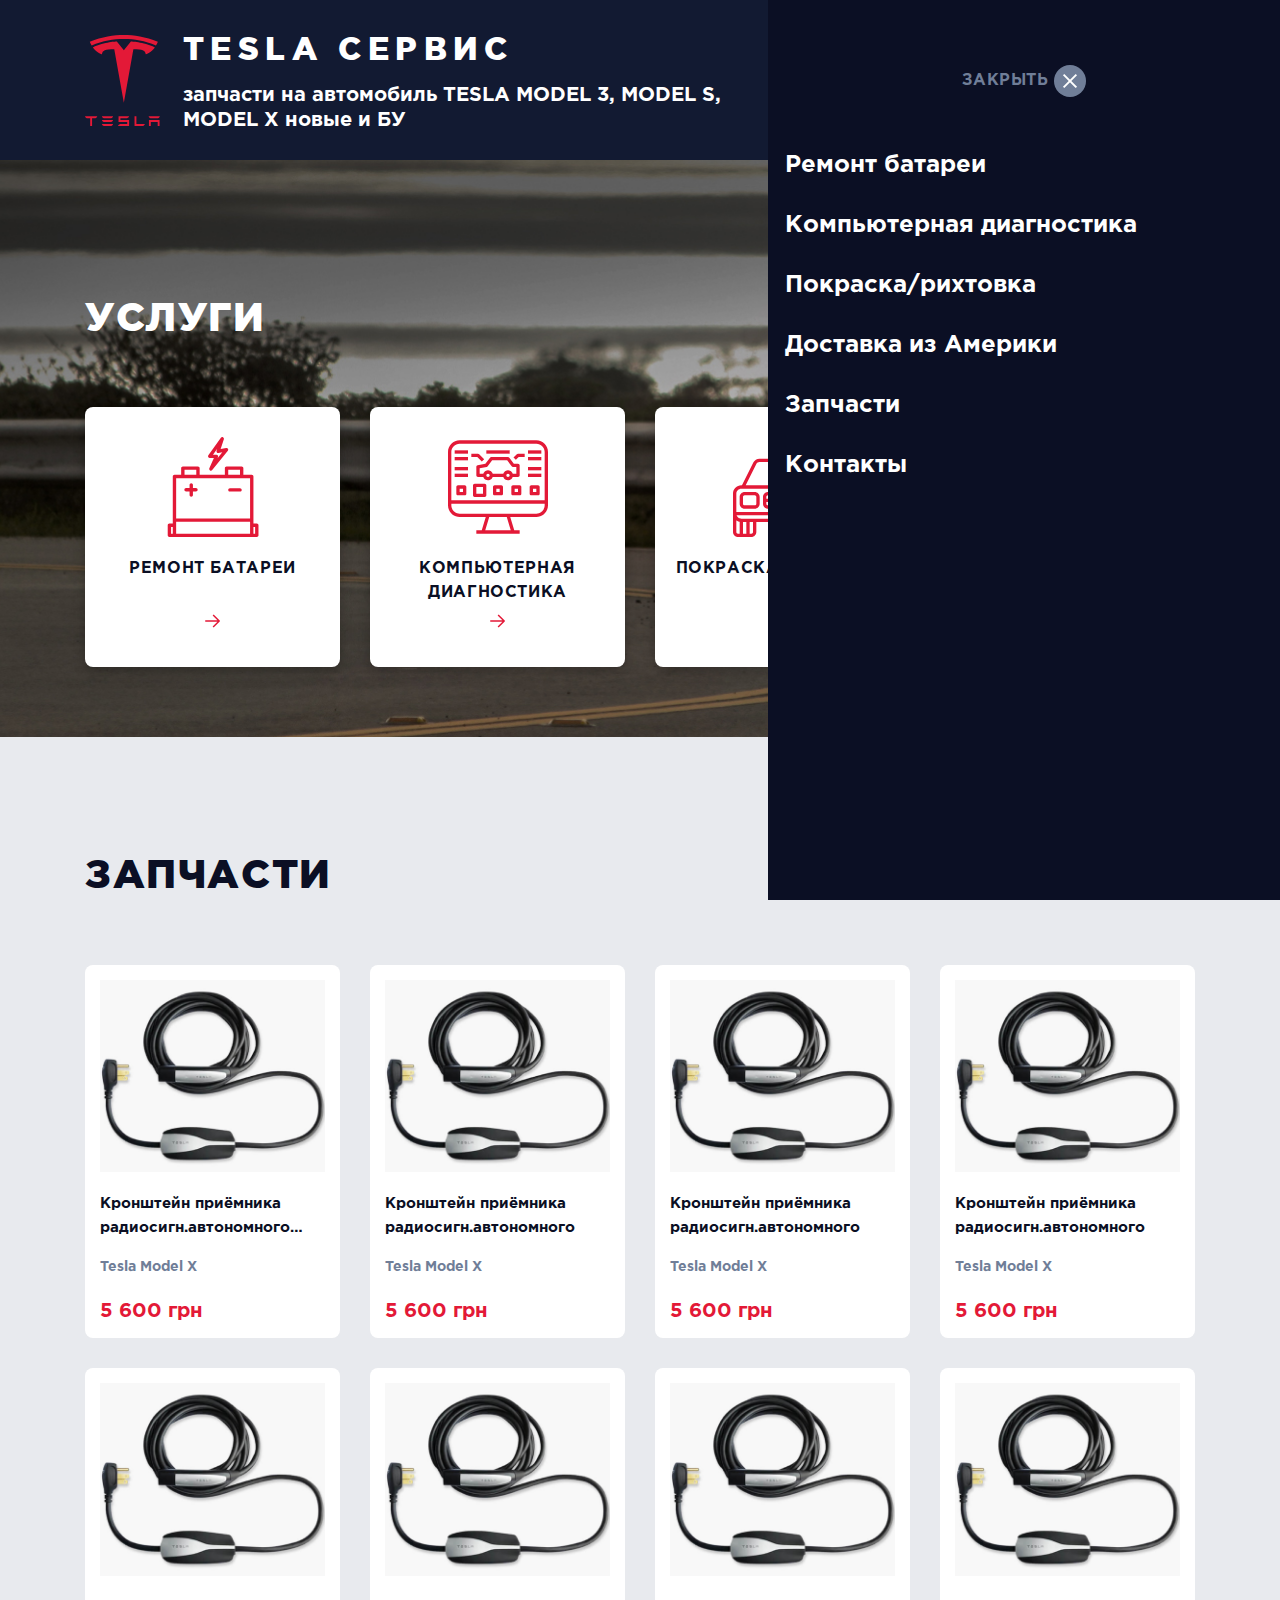
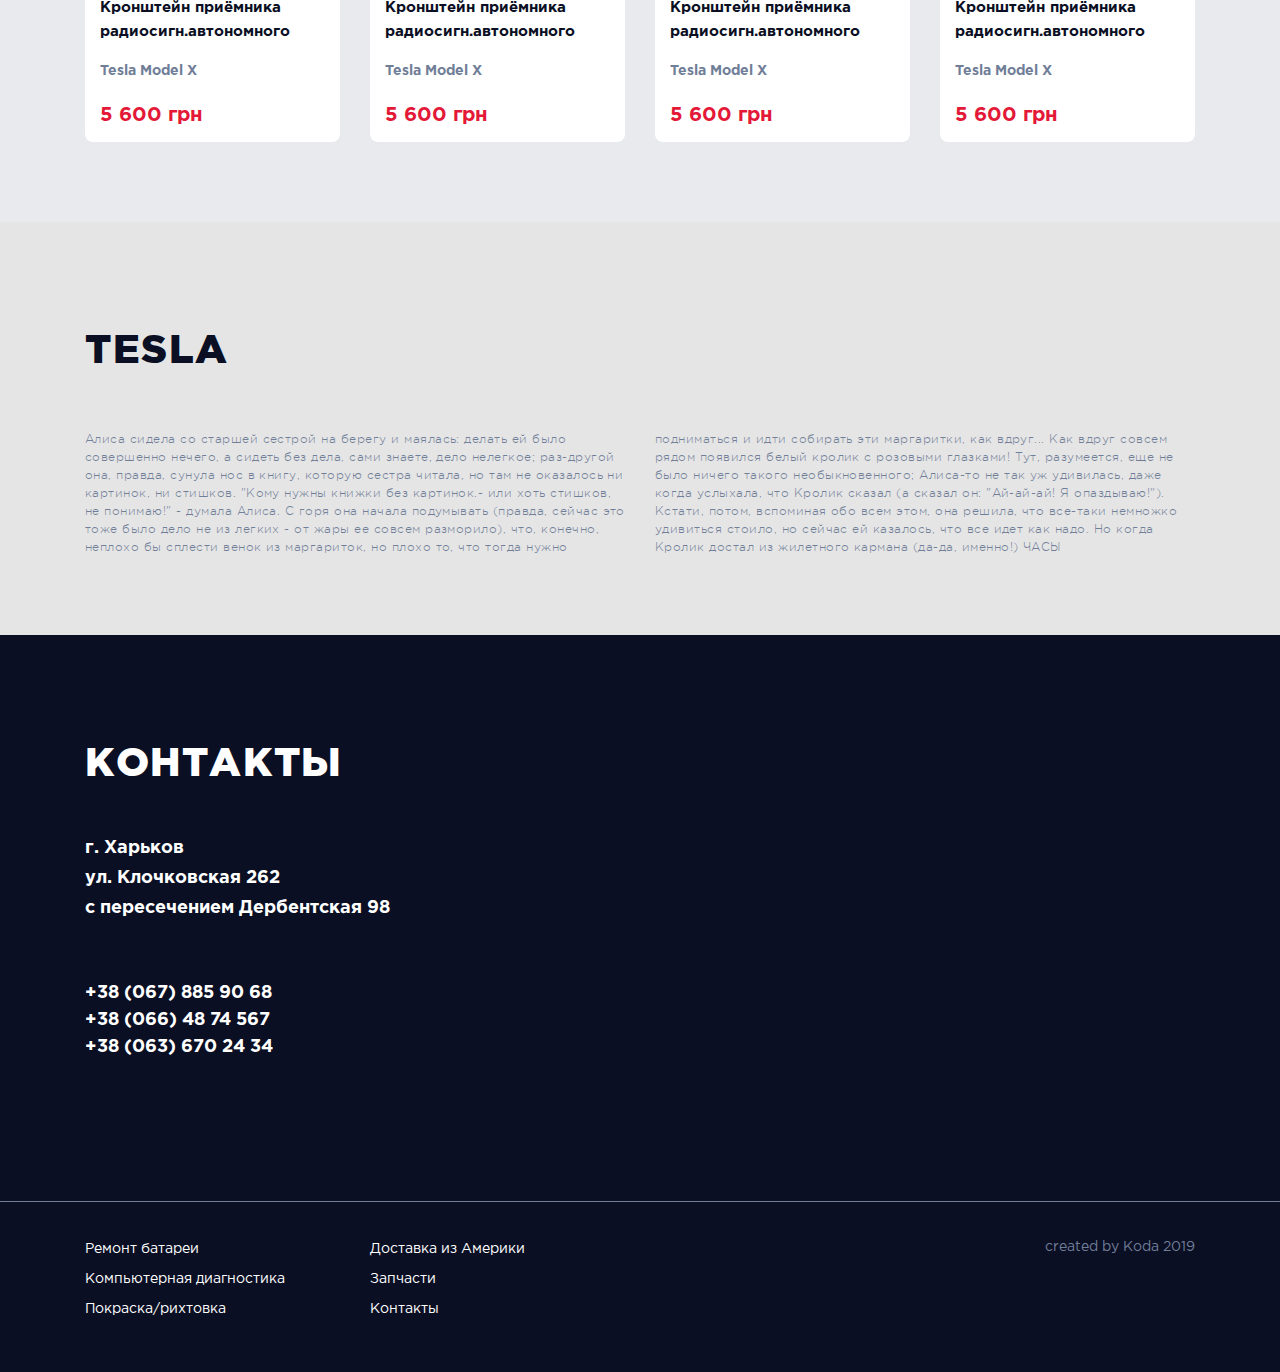
==== index.html @ c63d644a "markup" ====
<!doctype html>
<html lang="en">
<head>
    <meta charset="utf-8">
    <meta name="viewport" content="width=device-width, initial-scale=1.0">
    <title>Tesla Сервис | запчасти и ремонт</title>
    <meta name="description" content="">
    <meta name="author" content="">
    <link rel="stylesheet" href="css/fontawesome.min.css">
    <link rel="stylesheet" href="css/bootstrap.min.css">
    <link rel="stylesheet" href="css/main.css">
</head>
<body>
<header>
    <div class="container">
        <div class="top-header">
            <div class="l-side">
                <div class="logo">
                    <a href=""><img src="media/logo.svg" alt=""></a>
                </div>
                <div>
                    <div class="brand-name">Tesla <br class="d-lg-none">Сервис</div>
                    <div class="brand-descr d-none d-lg-block">запчасти на автомобиль TESLA MODEL 3, MODEL S, <br> MODEL X новые и БУ</div>
                </div>
            </div>
            <div class="r-side">
                <ul class="tel-list">
                    <li><a href="tel:0678859068">067 885 90 68</a></li>
                    <li><a href="tel:0664874567">066 48 74 567</a></li>
                    <li><a href="tel:0636702434">063 670 24 34</a></li>
                </ul>
                <div class="phones-toggler d-lg-none">
                    <img src="media/mobile-alt-solid.svg" alt="">
                </div>
                <div class="menu-toggler">
                    <span class="d-none d-lg-block">Меню</span>
                    <div class="menu-btn">
                        <span></span>
                        <span></span>
                    </div>
                </div>
            </div>
        </div>
    </div>
    <div class="sidebar">
        <div class="close-menu">
            <span>закрыть</span>
            <div class="close-btn"></div>
        </div>
        <ul class="nav-menu">
            <li><a href="">Ремонт батареи</a></li>
            <li><a href="">Компьютерная диагностика</a></li>
            <li><a href="">Покраска/рихтовка</a></li>
            <li><a href="">Доставка из Америки </a></li>
            <li><a href="">Запчасти</a></li>
            <li><a href="">Контакты</a></li>
        </ul>
    </div>
</header>
<section class="section-1" style="background-image: url('media/section_bg.png')">
    <div class="container">
        <h1>услуги</h1>
        <div class="home-services">
            <div class="service-card">
                <a href="">
                    <div class="icon"></div>
                    <div class="text">Ремонт батареи</div>
                    <svg class="arrow-icon" xmlns="http://www.w3.org/2000/svg" width="32" height="32" viewBox="0 0 32 32">
                        <g fill="none" stroke="#E31937" stroke-width="1.5" stroke-linejoin="round" stroke-miterlimit="10">
                            <circle class="arrow-icon--circle" cx="16" cy="16" r="15.12"></circle>
                            <path class="arrow-icon--arrow" d="M16.14 9.93L22.21 16l-6.07 6.07M8.23 16h13.98"></path>
                        </g>
                    </svg>
                </a>
            </div>
            <div class="service-card">
                <a href="">
                    <div class="icon"></div>
                    <div class="text">Компьютерная диагностика </div>
                    <svg class="arrow-icon" xmlns="http://www.w3.org/2000/svg" width="32" height="32" viewBox="0 0 32 32">
                        <g fill="none" stroke="#E31937" stroke-width="1.5" stroke-linejoin="round" stroke-miterlimit="10">
                            <circle class="arrow-icon--circle" cx="16" cy="16" r="15.12"></circle>
                            <path class="arrow-icon--arrow" d="M16.14 9.93L22.21 16l-6.07 6.07M8.23 16h13.98"></path>
                        </g>
                    </svg>
                </a>
            </div>
            <div class="service-card">
                <a href="">
                    <div class="icon"></div>
                    <div class="text">Покраска/рихтовка</div>
                    <svg class="arrow-icon" xmlns="http://www.w3.org/2000/svg" width="32" height="32" viewBox="0 0 32 32">
                        <g fill="none" stroke="#E31937" stroke-width="1.5" stroke-linejoin="round" stroke-miterlimit="10">
                            <circle class="arrow-icon--circle" cx="16" cy="16" r="15.12"></circle>
                            <path class="arrow-icon--arrow" d="M16.14 9.93L22.21 16l-6.07 6.07M8.23 16h13.98"></path>
                        </g>
                    </svg>
                </a>
            </div>
            <div class="service-card">
                <a href="">
                    <div class="icon"></div>
                    <div class="text">Доставка из Америки</div>
                    <svg class="arrow-icon" xmlns="http://www.w3.org/2000/svg" width="32" height="32" viewBox="0 0 32 32">
                        <g fill="none" stroke="#E31937" stroke-width="1.5" stroke-linejoin="round" stroke-miterlimit="10">
                            <circle class="arrow-icon--circle" cx="16" cy="16" r="15.12"></circle>
                            <path class="arrow-icon--arrow" d="M16.14 9.93L22.21 16l-6.07 6.07M8.23 16h13.98"></path>
                        </g>
                    </svg>
                </a>
            </div>
        </div>
    </div>
</section>
<section class="section-2">
    <div class="container">
        <h1>Запчасти</h1>
         <div class="spares-wrap">
             <div class="spare-card">
                 <a href="">
                     <img src="media/product-image.png" alt="">
                     <div class="about">Кронштейн приёмника радиосигн.автономного Lorem ipsum dolor sit amet, consectetur adipisicing elit. Accusamus atque cumque debitis fugit harum laudantium pariatur placeat provident. Blanditiis, ex maxime molestias nesciunt placeat quibusdam ratione! Consequatur iure sapiente velit!</div>
                     <div class="spare-name">Tesla Model X</div>
                     <div class="spare-price">5 600 <span>грн</span></div>
                 </a>
             </div>
             <div class="spare-card">
                 <a href="">
                     <img src="media/product-image.png" alt="">
                     <div class="about">Кронштейн приёмника радиосигн.автономного</div>
                     <div class="spare-name">Tesla Model X</div>
                     <div class="spare-price">5 600 <span>грн</span></div>
                 </a>
             </div>
             <div class="spare-card">
                 <a href="">
                     <img src="media/product-image.png" alt="">
                     <div class="about">Кронштейн приёмника радиосигн.автономного</div>
                     <div class="spare-name">Tesla Model X</div>
                     <div class="spare-price">5 600 <span>грн</span></div>
                 </a>
             </div>
             <div class="spare-card">
                 <a href="">
                     <img src="media/product-image.png" alt="">
                     <div class="about">Кронштейн приёмника радиосигн.автономного</div>
                     <div class="spare-name">Tesla Model X</div>
                     <div class="spare-price">5 600 <span>грн</span></div>
                 </a>
             </div>
             <div class="spare-card">
                 <a href="">
                     <img src="media/product-image.png" alt="">
                     <div class="about">Кронштейн приёмника радиосигн.автономного</div>
                     <div class="spare-name">Tesla Model X</div>
                     <div class="spare-price">5 600 <span>грн</span></div>
                 </a>
             </div>
             <div class="spare-card">
                 <a href="">
                     <img src="media/product-image.png" alt="">
                     <div class="about">Кронштейн приёмника радиосигн.автономного</div>
                     <div class="spare-name">Tesla Model X</div>
                     <div class="spare-price">5 600 <span>грн</span></div>
                 </a>
             </div>
             <div class="spare-card">
                 <a href="">
                     <img src="media/product-image.png" alt="">
                     <div class="about">Кронштейн приёмника радиосигн.автономного</div>
                     <div class="spare-name">Tesla Model X</div>
                     <div class="spare-price">5 600 <span>грн</span></div>
                 </a>
             </div>
             <div class="spare-card">
                 <a href="">
                     <img src="media/product-image.png" alt="">
                     <div class="about">Кронштейн приёмника радиосигн.автономного</div>
                     <div class="spare-name">Tesla Model X</div>
                     <div class="spare-price">5 600 <span>грн</span></div>
                 </a>
             </div>

         </div>
    </div>
</section>
<section class="section-3">
    <div class="container">
        <h1>tesla</h1>
        <div class="tesla-info">Алиса сидела со старшей сестрой на берегу и маялась: делать ей было совершенно нечего, а сидеть без дела, сами знаете, дело нелегкое; раз-другой она, правда, сунула нос в книгу, которую сестра читала, но там не оказалось ни картинок, ни стишков. "Кому нужны книжки без картинок.- или хоть стишков, не понимаю!" - думала Алиса. С горя она начала подумывать (правда, сейчас это тоже было дело не из легких - от жары ее совсем разморило), что, конечно, неплохо бы сплести венок из маргариток, но плохо то, что тогда нужно подниматься и идти собирать эти маргаритки, как вдруг... Как вдруг совсем рядом появился белый кролик с розовыми глазками! Тут, разумеется, еще не было ничего такого необыкновенного; Алиса-то не так уж удивилась, даже когда услыхала, что Кролик сказал (а сказал он: "Ай-ай-ай! Я опаздываю!"). Кстати, потом, вспоминая обо всем этом, она решила, что все-таки немножко удивиться стоило, но сейчас ей казалось, что все идет как надо. Но когда Кролик достал из жилетного кармана (да-да, именно!) ЧАСЫ</div>
    </div>
</section>
<section class="section-4">
    <div class="container">
        <div class="row">
            <div class="col-md-5 col-lg-4">
                <h1>КОНТАКТЫ</h1>
                <div class="address">
                    г. Харьков <br> ул. Клочковская 262<br> с пересечением Дербентская 98
                </div>
                <ul class="phones-list">
                    <li><a href="tel:+380678859068">+38 (067) 885 90 68</a></li>
                    <li><a href="tel:+380664874567">+38 (066) 48 74 567</a></li>
                    <li><a href="tel:+380636702434">+38 (063) 670 24 34</a></li>
                </ul>
            </div>
            <div class="col-md-7 col-lg-8">
                <div class="map-wrap">
                    <iframe src="https://www.google.com/maps/embed?pb=!1m18!1m12!1m3!1d2562.8394513637154!2d36.19687621559408!3d50.03310412522942!2m3!1f0!2f0!3f0!3m2!1i1024!2i768!4f13.1!3m3!1m2!1s0x4127a151b07deb4f%3A0x9d599d9cb8446146!2z0JrQu9C-0YfQutC-0LLRgdC60LDRjyDRg9C7LiwgMjYyLCDQpdCw0YDRjNC60L7Qsiwg0KXQsNGA0YzQutC-0LLRgdC60LDRjyDQvtCx0LvQsNGB0YLRjCwgNjEwMDA!5e0!3m2!1sru!2sua!4v1561372927215!5m2!1sru!2sua" width="600" height="450" frameborder="0" style="border:0" allowfullscreen></iframe>
                </div>
            </div>
        </div>
    </div>
</section>
<footer>
    <div class="container">
        <div class="row">
            <div class="col-lg-3">
                <ul class="footer-nav">
                    <li><a href="">Ремонт батареи</a></li>
                    <li><a href="">Компьютерная диагностика</a></li>
                    <li><a href="">Покраска/рихтовка</a></li>
                </ul>
            </div>
            <div class="col-lg-3">
                <ul class="footer-nav">
                    <li><a href="">Доставка из Америки</a></li>
                    <li><a href="">Запчасти</a></li>
                    <li><a href="">Контакты</a></li>
                </ul>
            </div>
            <div class="col-lg-6">
                <address>
                    created by <a href="https://www.koda-ltd.com/">Koda</a> 2019
                </address>
            </div>
        </div>
    </div>
</footer>

<script src="js/jquery-3.4.1.min.js"></script>
<script src="js/bootstrap.min.js"></script>
<script src="js/main.js"></script>
</body>
</html>
---- css/main.css ----
@media (max-width:1199.98px){.section-2 .spares-wrap{-ms-grid-columns:(1fr)[3];grid-template-columns:repeat(3, 1fr)}}@media (max-width:991.98px){.section-1 .home-services{-ms-grid-columns:1fr;grid-template-columns:1fr;grid-row-gap:30px}.section-1 .home-services a{-webkit-box-orient:horizontal;-webkit-box-direction:normal;-ms-flex-direction:row;flex-direction:row;-webkit-box-pack:justify;-ms-flex-pack:justify;justify-content:space-between}.section-2 .spares-wrap{-ms-grid-columns:(1fr)[2];grid-template-columns:repeat(2, 1fr)}body header{min-height:64px}body header .logo img{max-height:48px}body header .brand-name{margin:0;font-size:14px;letter-spacing:0.2em;line-height:inherit}body header .r-side .tel-list{display:none;position:absolute;min-width:152px;top:calc(100% + 8px);left:-53px;margin:0!important;background:#FFFFFF;-webkit-box-shadow:0px 4px 12px rgba(0, 0, 0, 0.25);box-shadow:0px 4px 12px rgba(0, 0, 0, 0.25);border-radius:0 0 8px 8px;text-align:center;padding:10px 0}body header .r-side .tel-list li{min-height:30px}body header .r-side .tel-list a{color:#0B0F24}}@media (max-width:767.98px){.section-2 .spares-wrap{grid-column-gap:4px;grid-row-gap:4px}.section-3,.section-4{padding:65px 0 45px}}@media (max-width:575.98px){body h1{font-size:20px;line-height:30px}}@media (min-width:992px){.home-services .arrow-icon{margin-top:auto}.service-card:hover{background:#E31937}.service-card:hover .arrow-icon{-webkit-transform:translate3d(5px, 0, 0);transform:translate3d(5px, 0, 0)}.service-card:hover .arrow-icon g{stroke:#FFFFFF}.service-card:hover .arrow-icon--circle{stroke-dashoffset:0}.service-card:first-child:hover .icon{background-image:url("../media/battery_hover.svg")}.service-card:nth-child(2):hover .icon{background-image:url("../media/car_hover.svg")}.service-card:nth-child(3):hover .icon{background-image:url("../media/spray-gun_hover.svg")}.service-card:nth-child(4):hover .icon{background-image:url("../media/usa_hover.svg")}.service-card a:hover{text-decoration:none;color:#ffffff}.section-3 .tesla-info{-webkit-column-count:2;column-count:2;-webkit-column-gap:30px;column-gap:30px}}.section-1{background-size:cover;background-position:center;min-height:577px;display:-webkit-box;display:-ms-flexbox;display:flex;-webkit-box-align:center;-ms-flex-align:center;align-items:center;padding:120px 0 48px}.section-1 h1{color:#ffffff;margin-bottom:75px}.home-services{display:-ms-grid;display:grid;-ms-grid-columns:(1fr)[4];grid-template-columns:repeat(4, 1fr);grid-column-gap:30px}.service-card{background:#FFFFFF;-webkit-box-shadow:0px 4px 12px rgba(0, 0, 0, 0.25);box-shadow:0px 4px 12px rgba(0, 0, 0, 0.25);border-radius:8px}.service-card a{color:#0B0F24;display:-webkit-box;display:-ms-flexbox;display:flex;-webkit-box-orient:vertical;-webkit-box-direction:normal;-ms-flex-direction:column;flex-direction:column;-webkit-box-align:center;-ms-flex-align:center;align-items:center;width:100%;height:100%;padding:30px 10px}.service-card .icon{width:100px;height:100px;background-position:center;background-repeat:no-repeat}.service-card .text{font-family:'GothamProBold';letter-spacing:0.04em;text-transform:uppercase;font-size:16px;text-align:center;margin-top:20px}.service-card:first-child .icon{background-image:url("../media/battery.svg")}.service-card:nth-child(2) .icon{background-image:url("../media/car.svg")}.service-card:nth-child(3) .icon{background-image:url("../media/spray-gun.svg")}.service-card:nth-child(4) .icon{background-image:url("../media/usa.svg")}.arrow-icon{position:relative;-webkit-transition:-webkit-transform 0.3s ease;transition:-webkit-transform 0.3s ease;-o-transition:transform 0.3s ease;transition:transform 0.3s ease;transition:transform 0.3s ease, -webkit-transform 0.3s ease;vertical-align:middle}.arrow-icon--circle{-webkit-transition:stroke-dashoffset .3s ease;-o-transition:stroke-dashoffset .3s ease;transition:stroke-dashoffset .3s ease;stroke-dasharray:95;stroke-dashoffset:95}.section-2{padding:122px 0 80px;background:rgba(112, 126, 152, 0.16)}.section-2 h1{margin-bottom:76px}.spares-wrap{display:-ms-grid;display:grid;-ms-grid-columns:(1fr)[4];grid-template-columns:repeat(4, 1fr);grid-column-gap:30px;-ms-grid-rows:auto;grid-template-rows:auto;grid-row-gap:30px}.spare-card{background:#FFFFFF;border-radius:8px;-webkit-transition:.2s ease;-o-transition:.2s ease;transition:.2s ease}.spare-card:hover{-webkit-box-shadow:0px 0px 16px rgba(0, 0, 0, 0.32);box-shadow:0px 0px 16px rgba(0, 0, 0, 0.32)}.spare-card a{display:block;width:100%;height:100%;padding:15px;font-family:'GothamProBold'}.spare-card a:hover{text-decoration:none}.spare-card img{max-width:100%;width:100%}.spare-card .about{font-family:'GothamProBold';font-size:15px;line-height:24px;color:#0B0F24;overflow:hidden;display:-webkit-box;-webkit-line-clamp:2;-webkit-box-orient:vertical;margin:20px 0 15px}.spare-card .spare-name{font-family:'GothamProBold';color:#707E98;font-size:14px;line-height:24px;margin-bottom:20px}.spare-card .spare-price{color:#E31937;font-size:20px;line-height:24px}@-moz-document url-prefix(){.spare-card .about{max-height:48px;overflow:hidden}}.section-3{background:#E5E5E5;padding:112px 0 79px}.section-3 .tesla-info{margin-top:66px;font-family:'GothamProLight';font-size:12px;line-height:18px;letter-spacing:0.04em;color:#707E98}.section-4{background-color:#0B0F24;color:#ffffff;padding:112px 0 79px}.section-4 h1{color:#ffffff;margin-bottom:56px}.section-4 .address{font-family:'GothamProBold';font-size:18px;line-height:30px;margin-bottom:57px}.section-4 .map-wrap iframe{width:100%;max-height:368px}.section-4 .phones-list{list-style-type:none;margin:0;padding:0}.section-4 .phones-list a{font-family:'GothamProBold';color:#ffffff;font-size:18px}@font-face{font-family:'GothamProRegular';src:url("../fonts/GothamProRegular/GothamProRegular.eot");src:url("../fonts/GothamProRegular/GothamProRegular.eot?iefix") format("eot"), url("../fonts/GothamProRegular/GothamProRegular.woff") format("woff"), url("../fonts/GothamProRegular/GothamProRegular.ttf") format("truetype");font-weight:normal;font-style:normal}@font-face{font-family:'GothamProBold';src:url("../fonts/GothamProBold/GothamProBold.eot");src:url("../fonts/GothamProBold/GothamProBold.eot?iefix") format("eot"), url("../fonts/GothamProBold/GothamProBold.woff") format("woff"), url("../fonts/GothamProBold/GothamProBold.ttf") format("truetype");font-weight:normal;font-style:normal}@font-face{font-family:'GothamProLight';src:url("../fonts/GothamProLight/GothamProLight.eot");src:url("../fonts/GothamProLight/GothamProLight.eot?iefix") format("eot"), url("../fonts/GothamProLight/GothamProLight.woff") format("woff"), url("../fonts/GothamProLight/GothamProLight.ttf") format("truetype");font-weight:normal;font-style:normal}@font-face{font-family:'GothamProBlack';src:url("../fonts/GothamProBlack/GothamProBlack.eot");src:url("../fonts/GothamProBlack/GothamProBlack.eot?iefix") format("eot"), url("../fonts/GothamProBlack/GothamProBlack.woff") format("woff"), url("../fonts/GothamProBlack/GothamProBlack.ttf") format("truetype");font-weight:normal;font-style:normal}h1{font-family:'GothamProBlack';letter-spacing:0.04em;text-transform:uppercase;font-size:40px;line-height:30px;color:#0B0F24}header{min-height:160px;background-color:#121A32;-webkit-box-align:center;-ms-flex-align:center;align-items:center;color:#ffffff;display:-webkit-box;display:-ms-flexbox;display:flex}header .container{height:100%}.top-header{display:-webkit-box;display:-ms-flexbox;display:flex;-webkit-box-pack:justify;-ms-flex-pack:justify;justify-content:space-between}.l-side{display:-webkit-box;display:-ms-flexbox;display:flex;-webkit-box-align:center;-ms-flex-align:center;align-items:center}.logo{margin-right:23px}.brand-name{font-family:'GothamProBlack';font-size:32px;line-height:40px;letter-spacing:0.2em;text-transform:uppercase;margin-bottom:15px}.brand-descr{font-family:'GothamProBold';font-size:20px;line-height:40px;line-height:25px}.r-side{display:-webkit-box;display:-ms-flexbox;display:flex;-webkit-box-align:center;-ms-flex-align:center;align-items:center;position:relative}.r-side .tel-list{list-style-type:none;margin:0 54px 0 0;padding:0}.r-side .tel-list a{font-family:'GothamProBold';color:#ffffff;font-size:15px}.phones-toggler{width:32px;height:32px;background-color:#707E98;border-radius:50%;display:-webkit-box;display:-ms-flexbox;display:flex;-webkit-box-align:center;-ms-flex-align:center;align-items:center;-webkit-box-pack:center;-ms-flex-pack:center;justify-content:center;margin-right:12px}.menu-toggler{display:-webkit-box;display:-ms-flexbox;display:flex;-webkit-box-align:center;-ms-flex-align:center;align-items:center}.menu-toggler>span{font-family:'GothamProBold';font-size:16px;letter-spacing:0.04em;text-transform:uppercase;margin-right:6px}.menu-toggler .menu-btn{width:32px;height:32px;background-color:#707E98;border-radius:50%;display:-webkit-box;display:-ms-flexbox;display:flex;-webkit-box-align:end;-ms-flex-align:end;align-items:flex-end;-webkit-box-pack:center;-ms-flex-pack:center;justify-content:center;-webkit-box-orient:vertical;-webkit-box-direction:normal;-ms-flex-direction:column;flex-direction:column;cursor:pointer}.menu-toggler .menu-btn span{height:2px;background-color:#ffffff;-webkit-transition:.2s ease;-o-transition:.2s ease;transition:.2s ease;margin-right:7px}.menu-toggler .menu-btn span:first-child{width:18px;margin-bottom:5px}.menu-toggler .menu-btn span:last-child{width:14px}.menu-toggler .menu-btn:hover span:first-child{width:12px}.menu-toggler .menu-btn:hover span:last-child{width:18px}.sidebar{padding:65px 0;position:fixed;top:0;right:0;min-height:100vh;min-width:40vw;background-color:#0B0F24;z-index:2}.sidebar .nav-menu{list-style-type:none;margin:0;padding:0}.sidebar .nav-menu li{padding:12px 0}.sidebar .nav-menu li a{padding-left:13px;border-left:4px solid transparent;font-family:'GothamProBold';font-size:24px;color:#FFFFFF;-webkit-transition:.2s;-o-transition:.2s;transition:.2s}.sidebar .nav-menu li a:hover{border-left:4px solid #E31937;text-decoration:none}.close-menu{display:-webkit-box;display:-ms-flexbox;display:flex;-webkit-box-pack:center;-ms-flex-pack:center;justify-content:center;-webkit-box-align:center;-ms-flex-align:center;align-items:center;font-family:'GothamProBold';color:#707E98;font-size:16px;letter-spacing:0.04em;text-transform:uppercase;cursor:pointer;width:-webkit-fit-content;width:-moz-fit-content;width:fit-content;margin:0 auto 38px}.close-menu .close-btn{background:url("../media/Cross.svg") no-repeat center;height:32px;width:32px;border-radius:50%;background-color:#707E98;margin-left:5px}.close-menu span{position:relative}.close-menu span:after{position:absolute;bottom:0;left:0;content:'';display:inline-block;height:2px;background-color:#E31937;width:0;-webkit-transition:.2s ease-in-out;-o-transition:.2s ease-in-out;transition:.2s ease-in-out}.close-menu:hover span:after{width:100%}.footer-nav{margin:0;padding:0;list-style-type:none}.footer-nav li{min-height:30px}.footer-nav a{font-family:'GothamProRegular';font-size:14px;color:#FFFFFF}footer{font-family:'GothamProRegular';background-color:#0B0F24;padding:35px 0 45px;border-top:1px solid #707E98}footer address{color:#707E98;font-size:14px;font-style:normal;text-align:right}footer address a{color:#707E98}footer address a:hover{color:#707E98}.swing-in-top-fwd{-webkit-animation:swing-in-top-fwd 0.5s cubic-bezier(0.175, 0.885, 0.32, 1.275) both;animation:swing-in-top-fwd 0.5s cubic-bezier(0.175, 0.885, 0.32, 1.275) both}@-webkit-keyframes swing-in-top-fwd{0%{-webkit-transform:rotateX(-100deg);transform:rotateX(-100deg);-webkit-transform-origin:top;transform-origin:top;opacity:0}to{-webkit-transform:rotateX(0deg);transform:rotateX(0deg);-webkit-transform-origin:top;transform-origin:top;opacity:1}}@keyframes swing-in-top-fwd{0%{-webkit-transform:rotateX(-100deg);transform:rotateX(-100deg);-webkit-transform-origin:top;transform-origin:top;opacity:0}to{-webkit-transform:rotateX(0deg);transform:rotateX(0deg);-webkit-transform-origin:top;transform-origin:top;opacity:1}}
/*# sourceMappingURL=main.css.map */
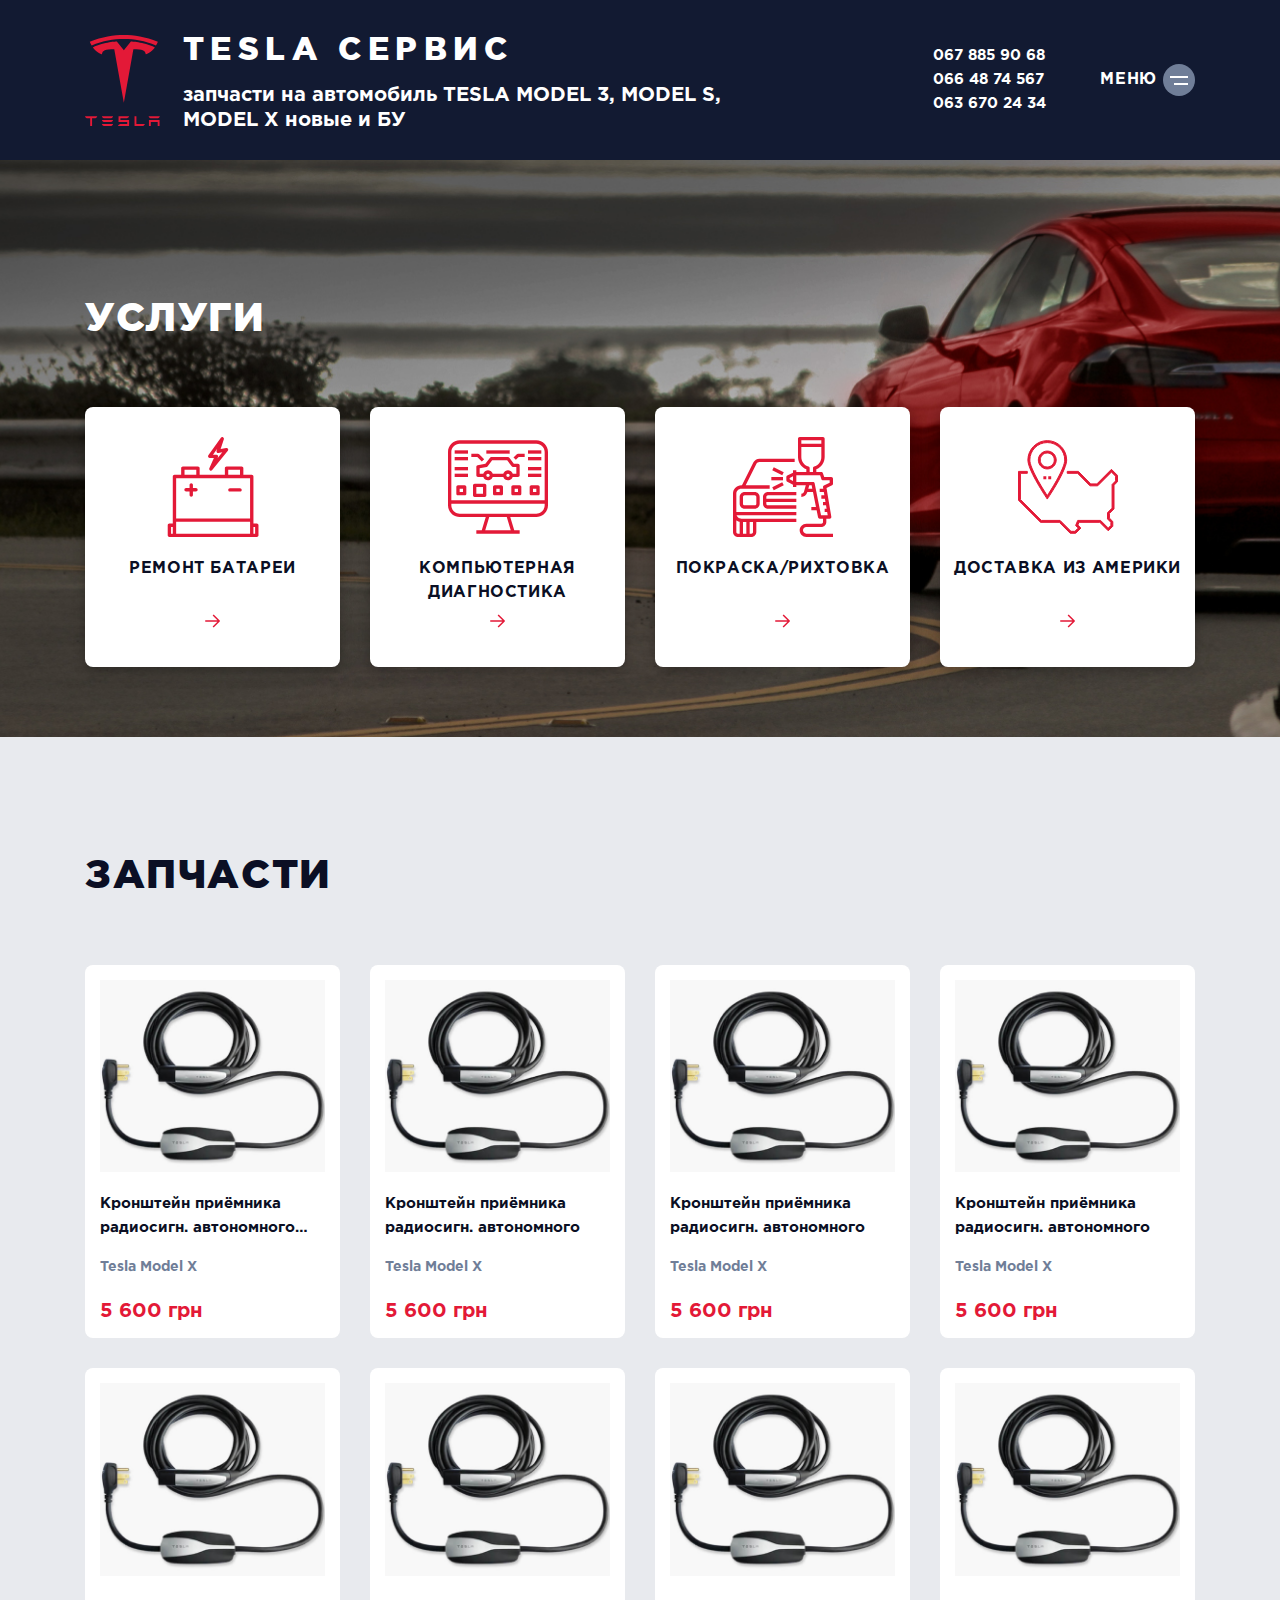
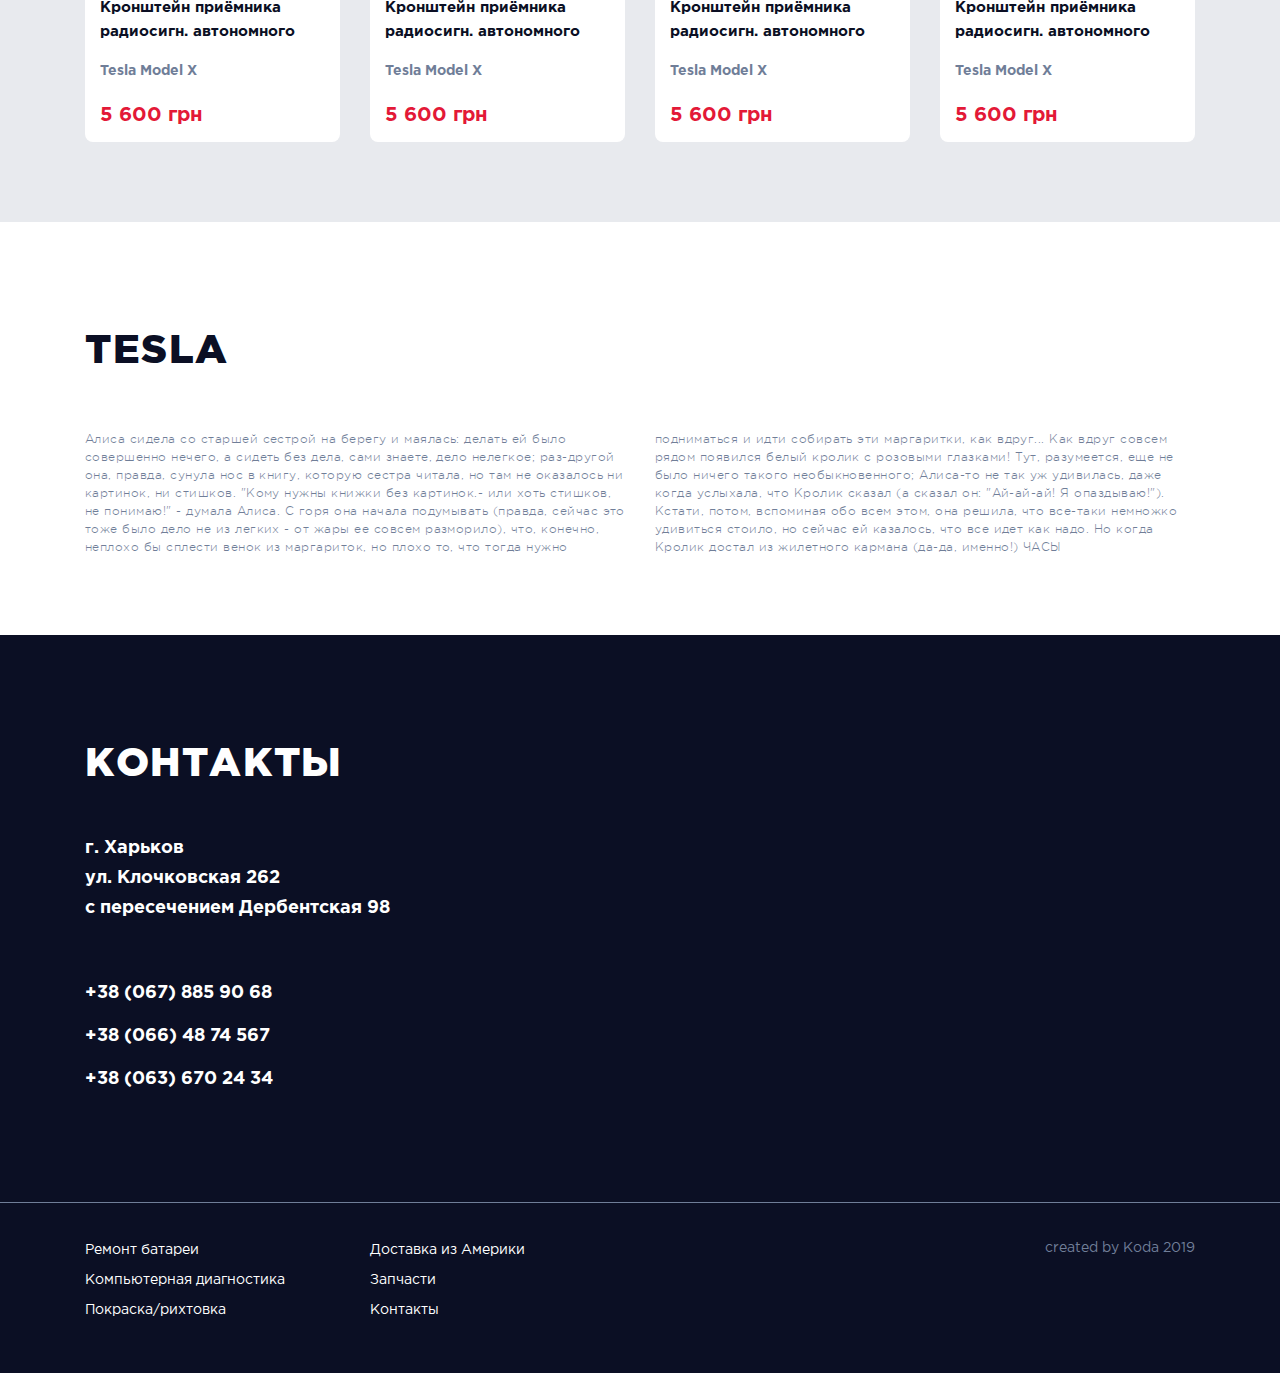
==== commit 03ace8d6: "fixes" ====
--- a/index.html
+++ b/index.html
@@ -6,11 +6,16 @@
     <title>Tesla Сервис | запчасти и ремонт</title>
     <meta name="description" content="">
     <meta name="author" content="">
+
+    <link rel='icon' href='favicon.ico' type='image/x-icon' >
     <link rel="stylesheet" href="css/fontawesome.min.css">
     <link rel="stylesheet" href="css/bootstrap.min.css">
     <link rel="stylesheet" href="css/main.css">
 </head>
 <body>
+<div class="spinner-wrap">
+    <div class="spinner"></div>
+</div>
 <header>
     <div class="container">
         <div class="top-header">
@@ -20,21 +25,20 @@
                 </div>
                 <div>
                     <div class="brand-name">Tesla <br class="d-lg-none">Сервис</div>
-                    <div class="brand-descr d-none d-lg-block">запчасти на автомобиль TESLA MODEL 3, MODEL S, <br> MODEL X новые и БУ</div>
+                    <div class="brand-descr d-none d-xl-block">запчасти на автомобиль TESLA MODEL 3, MODEL S, <br> MODEL X новые и БУ</div>
                 </div>
             </div>
             <div class="r-side">
                 <ul class="tel-list">
-                    <li><a href="tel:0678859068">067 885 90 68</a></li>
+                    <li id="tel-num1"><a href="tel:0678859068">067 885 90 68</a></li>
                     <li><a href="tel:0664874567">066 48 74 567</a></li>
                     <li><a href="tel:0636702434">063 670 24 34</a></li>
                 </ul>
-                <div class="phones-toggler d-lg-none">
-                    <img src="media/mobile-alt-solid.svg" alt="">
+                <div class="phones-toggler d-xl-none">
                 </div>
                 <div class="menu-toggler">
-                    <span class="d-none d-lg-block">Меню</span>
-                    <div class="menu-btn">
+                    <span class="d-none d-xl-block">Меню</span>
+                    <div class="menu-btn menu_toggler">
                         <span></span>
                         <span></span>
                     </div>
@@ -45,16 +49,19 @@
     <div class="sidebar">
         <div class="close-menu">
             <span>закрыть</span>
-            <div class="close-btn"></div>
+            <div class="close-btn menu_toggler"></div>
         </div>
         <ul class="nav-menu">
-            <li><a href="">Ремонт батареи</a></li>
-            <li><a href="">Компьютерная диагностика</a></li>
-            <li><a href="">Покраска/рихтовка</a></li>
-            <li><a href="">Доставка из Америки </a></li>
-            <li><a href="">Запчасти</a></li>
-            <li><a href="">Контакты</a></li>
+            <li><a href="default.html">Ремонт батареи</a></li>
+            <li><a href="default.html">Компьютерная диагностика</a></li>
+            <li><a href="default.html">Покраска/рихтовка</a></li>
+            <li><a href="default.html">Доставка из Америки</a></li>
+            <li><a href="catalog.html">Запчасти</a></li>
+            <li><a href="contacts.html">Контакты</a></li>
         </ul>
+        <div class="nav-phones">
+
+        </div>
     </div>
 </header>
 <section class="section-1" style="background-image: url('media/section_bg.png')">
@@ -62,32 +69,32 @@
         <h1>услуги</h1>
         <div class="home-services">
             <div class="service-card">
+                <a href="default.html">
+                    <div class="icon"></div>
+                    <div class="text">Ремонт батареи</div>
+                    <svg class="arrow-icon" xmlns="http://www.w3.org/2000/svg" width="32" height="32" viewBox="0 0 32 32">
+                        <g fill="none" stroke="#E31937" stroke-width="1.5" stroke-linejoin="round" stroke-miterlimit="10">
+                            <circle class="arrow-icon--circle" cx="16" cy="16" r="15.12"></circle>
+                            <path class="arrow-icon--arrow" d="M16.14 9.93L22.21 16l-6.07 6.07M8.23 16h13.98"></path>
+                        </g>
+                    </svg>
+                </a>
+            </div>
+            <div class="service-card">
+                <a href="default.html">
+                    <div class="icon"></div>
+                    <div class="text">Компьютерная диагностика </div>
+                    <svg class="arrow-icon" xmlns="http://www.w3.org/2000/svg" width="32" height="32" viewBox="0 0 32 32">
+                        <g fill="none" stroke="#E31937" stroke-width="1.5" stroke-linejoin="round" stroke-miterlimit="10">
+                            <circle class="arrow-icon--circle" cx="16" cy="16" r="15.12"></circle>
+                            <path class="arrow-icon--arrow" d="M16.14 9.93L22.21 16l-6.07 6.07M8.23 16h13.98"></path>
+                        </g>
+                    </svg>
+                </a>
+            </div>
+            <div class="service-card">
                 <a href="">
                     <div class="icon"></div>
-                    <div class="text">Ремонт батареи</div>
-                    <svg class="arrow-icon" xmlns="http://www.w3.org/2000/svg" width="32" height="32" viewBox="0 0 32 32">
-                        <g fill="none" stroke="#E31937" stroke-width="1.5" stroke-linejoin="round" stroke-miterlimit="10">
-                            <circle class="arrow-icon--circle" cx="16" cy="16" r="15.12"></circle>
-                            <path class="arrow-icon--arrow" d="M16.14 9.93L22.21 16l-6.07 6.07M8.23 16h13.98"></path>
-                        </g>
-                    </svg>
-                </a>
-            </div>
-            <div class="service-card">
-                <a href="">
-                    <div class="icon"></div>
-                    <div class="text">Компьютерная диагностика </div>
-                    <svg class="arrow-icon" xmlns="http://www.w3.org/2000/svg" width="32" height="32" viewBox="0 0 32 32">
-                        <g fill="none" stroke="#E31937" stroke-width="1.5" stroke-linejoin="round" stroke-miterlimit="10">
-                            <circle class="arrow-icon--circle" cx="16" cy="16" r="15.12"></circle>
-                            <path class="arrow-icon--arrow" d="M16.14 9.93L22.21 16l-6.07 6.07M8.23 16h13.98"></path>
-                        </g>
-                    </svg>
-                </a>
-            </div>
-            <div class="service-card">
-                <a href="">
-                    <div class="icon"></div>
                     <div class="text">Покраска/рихтовка</div>
                     <svg class="arrow-icon" xmlns="http://www.w3.org/2000/svg" width="32" height="32" viewBox="0 0 32 32">
                         <g fill="none" stroke="#E31937" stroke-width="1.5" stroke-linejoin="round" stroke-miterlimit="10">
@@ -98,7 +105,7 @@
                 </a>
             </div>
             <div class="service-card">
-                <a href="">
+                <a href="default.html">
                     <div class="icon"></div>
                     <div class="text">Доставка из Америки</div>
                     <svg class="arrow-icon" xmlns="http://www.w3.org/2000/svg" width="32" height="32" viewBox="0 0 32 32">
@@ -117,65 +124,65 @@
         <h1>Запчасти</h1>
          <div class="spares-wrap">
              <div class="spare-card">
-                 <a href="">
-                     <img src="media/product-image.png" alt="">
-                     <div class="about">Кронштейн приёмника радиосигн.автономного Lorem ipsum dolor sit amet, consectetur adipisicing elit. Accusamus atque cumque debitis fugit harum laudantium pariatur placeat provident. Blanditiis, ex maxime molestias nesciunt placeat quibusdam ratione! Consequatur iure sapiente velit!</div>
-                     <div class="spare-name">Tesla Model X</div>
-                     <div class="spare-price">5 600 <span>грн</span></div>
-                 </a>
-             </div>
-             <div class="spare-card">
-                 <a href="">
-                     <img src="media/product-image.png" alt="">
-                     <div class="about">Кронштейн приёмника радиосигн.автономного</div>
-                     <div class="spare-name">Tesla Model X</div>
-                     <div class="spare-price">5 600 <span>грн</span></div>
-                 </a>
-             </div>
-             <div class="spare-card">
-                 <a href="">
-                     <img src="media/product-image.png" alt="">
-                     <div class="about">Кронштейн приёмника радиосигн.автономного</div>
-                     <div class="spare-name">Tesla Model X</div>
-                     <div class="spare-price">5 600 <span>грн</span></div>
-                 </a>
-             </div>
-             <div class="spare-card">
-                 <a href="">
-                     <img src="media/product-image.png" alt="">
-                     <div class="about">Кронштейн приёмника радиосигн.автономного</div>
-                     <div class="spare-name">Tesla Model X</div>
-                     <div class="spare-price">5 600 <span>грн</span></div>
-                 </a>
-             </div>
-             <div class="spare-card">
-                 <a href="">
-                     <img src="media/product-image.png" alt="">
-                     <div class="about">Кронштейн приёмника радиосигн.автономного</div>
-                     <div class="spare-name">Tesla Model X</div>
-                     <div class="spare-price">5 600 <span>грн</span></div>
-                 </a>
-             </div>
-             <div class="spare-card">
-                 <a href="">
-                     <img src="media/product-image.png" alt="">
-                     <div class="about">Кронштейн приёмника радиосигн.автономного</div>
-                     <div class="spare-name">Tesla Model X</div>
-                     <div class="spare-price">5 600 <span>грн</span></div>
-                 </a>
-             </div>
-             <div class="spare-card">
-                 <a href="">
-                     <img src="media/product-image.png" alt="">
-                     <div class="about">Кронштейн приёмника радиосигн.автономного</div>
-                     <div class="spare-name">Tesla Model X</div>
-                     <div class="spare-price">5 600 <span>грн</span></div>
-                 </a>
-             </div>
-             <div class="spare-card">
-                 <a href="">
-                     <img src="media/product-image.png" alt="">
-                     <div class="about">Кронштейн приёмника радиосигн.автономного</div>
+                 <a href="product.html">
+                     <img src="media/product-image.png" alt="">
+                     <div class="about">Кронштейн приёмника радиосигн. автономного Lorem ipsum dolor sit amet, consectetur adipisicing elit. Accusamus atque cumque debitis fugit harum laudantium pariatur placeat provident. Blanditiis, ex maxime molestias nesciunt placeat quibusdam ratione! Consequatur iure sapiente velit!</div>
+                     <div class="spare-name">Tesla Model X</div>
+                     <div class="spare-price">5 600 <span>грн</span></div>
+                 </a>
+             </div>
+             <div class="spare-card">
+                 <a href="product.html">
+                     <img src="media/product-image.png" alt="">
+                     <div class="about">Кронштейн приёмника радиосигн.  автономного</div>
+                     <div class="spare-name">Tesla Model X</div>
+                     <div class="spare-price">5 600 <span>грн</span></div>
+                 </a>
+             </div>
+             <div class="spare-card">
+                 <a href="product.html">
+                     <img src="media/product-image.png" alt="">
+                     <div class="about">Кронштейн приёмника радиосигн. автономного</div>
+                     <div class="spare-name">Tesla Model X</div>
+                     <div class="spare-price">5 600 <span>грн</span></div>
+                 </a>
+             </div>
+             <div class="spare-card">
+                 <a href="product.html">
+                     <img src="media/product-image.png" alt="">
+                     <div class="about">Кронштейн приёмника радиосигн. автономного</div>
+                     <div class="spare-name">Tesla Model X</div>
+                     <div class="spare-price">5 600 <span>грн</span></div>
+                 </a>
+             </div>
+             <div class="spare-card">
+                 <a href="product.html">
+                     <img src="media/product-image.png" alt="">
+                     <div class="about">Кронштейн приёмника радиосигн. автономного</div>
+                     <div class="spare-name">Tesla Model X</div>
+                     <div class="spare-price">5 600 <span>грн</span></div>
+                 </a>
+             </div>
+             <div class="spare-card">
+                 <a href="product.html">
+                     <img src="media/product-image.png" alt="">
+                     <div class="about">Кронштейн приёмника радиосигн. автономного</div>
+                     <div class="spare-name">Tesla Model X</div>
+                     <div class="spare-price">5 600 <span>грн</span></div>
+                 </a>
+             </div>
+             <div class="spare-card">
+                 <a href="product.html">
+                     <img src="media/product-image.png" alt="">
+                     <div class="about">Кронштейн приёмника радиосигн. автономного</div>
+                     <div class="spare-name">Tesla Model X</div>
+                     <div class="spare-price">5 600 <span>грн</span></div>
+                 </a>
+             </div>
+             <div class="spare-card">
+                 <a href="product.html">
+                     <img src="media/product-image.png" alt="">
+                     <div class="about">Кронштейн приёмника радиосигн. автономного</div>
                      <div class="spare-name">Tesla Model X</div>
                      <div class="spare-price">5 600 <span>грн</span></div>
                  </a>
--- a/css/main.css
+++ b/css/main.css
@@ -1,2 +1,2 @@
-@media (max-width:1199.98px){.section-2 .spares-wrap{-ms-grid-columns:(1fr)[3];grid-template-columns:repeat(3, 1fr)}}@media (max-width:991.98px){.section-1 .home-services{-ms-grid-columns:1fr;grid-template-columns:1fr;grid-row-gap:30px}.section-1 .home-services a{-webkit-box-orient:horizontal;-webkit-box-direction:normal;-ms-flex-direction:row;flex-direction:row;-webkit-box-pack:justify;-ms-flex-pack:justify;justify-content:space-between}.section-2 .spares-wrap{-ms-grid-columns:(1fr)[2];grid-template-columns:repeat(2, 1fr)}body header{min-height:64px}body header .logo img{max-height:48px}body header .brand-name{margin:0;font-size:14px;letter-spacing:0.2em;line-height:inherit}body header .r-side .tel-list{display:none;position:absolute;min-width:152px;top:calc(100% + 8px);left:-53px;margin:0!important;background:#FFFFFF;-webkit-box-shadow:0px 4px 12px rgba(0, 0, 0, 0.25);box-shadow:0px 4px 12px rgba(0, 0, 0, 0.25);border-radius:0 0 8px 8px;text-align:center;padding:10px 0}body header .r-side .tel-list li{min-height:30px}body header .r-side .tel-list a{color:#0B0F24}}@media (max-width:767.98px){.section-2 .spares-wrap{grid-column-gap:4px;grid-row-gap:4px}.section-3,.section-4{padding:65px 0 45px}}@media (max-width:575.98px){body h1{font-size:20px;line-height:30px}}@media (min-width:992px){.home-services .arrow-icon{margin-top:auto}.service-card:hover{background:#E31937}.service-card:hover .arrow-icon{-webkit-transform:translate3d(5px, 0, 0);transform:translate3d(5px, 0, 0)}.service-card:hover .arrow-icon g{stroke:#FFFFFF}.service-card:hover .arrow-icon--circle{stroke-dashoffset:0}.service-card:first-child:hover .icon{background-image:url("../media/battery_hover.svg")}.service-card:nth-child(2):hover .icon{background-image:url("../media/car_hover.svg")}.service-card:nth-child(3):hover .icon{background-image:url("../media/spray-gun_hover.svg")}.service-card:nth-child(4):hover .icon{background-image:url("../media/usa_hover.svg")}.service-card a:hover{text-decoration:none;color:#ffffff}.section-3 .tesla-info{-webkit-column-count:2;column-count:2;-webkit-column-gap:30px;column-gap:30px}}.section-1{background-size:cover;background-position:center;min-height:577px;display:-webkit-box;display:-ms-flexbox;display:flex;-webkit-box-align:center;-ms-flex-align:center;align-items:center;padding:120px 0 48px}.section-1 h1{color:#ffffff;margin-bottom:75px}.home-services{display:-ms-grid;display:grid;-ms-grid-columns:(1fr)[4];grid-template-columns:repeat(4, 1fr);grid-column-gap:30px}.service-card{background:#FFFFFF;-webkit-box-shadow:0px 4px 12px rgba(0, 0, 0, 0.25);box-shadow:0px 4px 12px rgba(0, 0, 0, 0.25);border-radius:8px}.service-card a{color:#0B0F24;display:-webkit-box;display:-ms-flexbox;display:flex;-webkit-box-orient:vertical;-webkit-box-direction:normal;-ms-flex-direction:column;flex-direction:column;-webkit-box-align:center;-ms-flex-align:center;align-items:center;width:100%;height:100%;padding:30px 10px}.service-card .icon{width:100px;height:100px;background-position:center;background-repeat:no-repeat}.service-card .text{font-family:'GothamProBold';letter-spacing:0.04em;text-transform:uppercase;font-size:16px;text-align:center;margin-top:20px}.service-card:first-child .icon{background-image:url("../media/battery.svg")}.service-card:nth-child(2) .icon{background-image:url("../media/car.svg")}.service-card:nth-child(3) .icon{background-image:url("../media/spray-gun.svg")}.service-card:nth-child(4) .icon{background-image:url("../media/usa.svg")}.arrow-icon{position:relative;-webkit-transition:-webkit-transform 0.3s ease;transition:-webkit-transform 0.3s ease;-o-transition:transform 0.3s ease;transition:transform 0.3s ease;transition:transform 0.3s ease, -webkit-transform 0.3s ease;vertical-align:middle}.arrow-icon--circle{-webkit-transition:stroke-dashoffset .3s ease;-o-transition:stroke-dashoffset .3s ease;transition:stroke-dashoffset .3s ease;stroke-dasharray:95;stroke-dashoffset:95}.section-2{padding:122px 0 80px;background:rgba(112, 126, 152, 0.16)}.section-2 h1{margin-bottom:76px}.spares-wrap{display:-ms-grid;display:grid;-ms-grid-columns:(1fr)[4];grid-template-columns:repeat(4, 1fr);grid-column-gap:30px;-ms-grid-rows:auto;grid-template-rows:auto;grid-row-gap:30px}.spare-card{background:#FFFFFF;border-radius:8px;-webkit-transition:.2s ease;-o-transition:.2s ease;transition:.2s ease}.spare-card:hover{-webkit-box-shadow:0px 0px 16px rgba(0, 0, 0, 0.32);box-shadow:0px 0px 16px rgba(0, 0, 0, 0.32)}.spare-card a{display:block;width:100%;height:100%;padding:15px;font-family:'GothamProBold'}.spare-card a:hover{text-decoration:none}.spare-card img{max-width:100%;width:100%}.spare-card .about{font-family:'GothamProBold';font-size:15px;line-height:24px;color:#0B0F24;overflow:hidden;display:-webkit-box;-webkit-line-clamp:2;-webkit-box-orient:vertical;margin:20px 0 15px}.spare-card .spare-name{font-family:'GothamProBold';color:#707E98;font-size:14px;line-height:24px;margin-bottom:20px}.spare-card .spare-price{color:#E31937;font-size:20px;line-height:24px}@-moz-document url-prefix(){.spare-card .about{max-height:48px;overflow:hidden}}.section-3{background:#E5E5E5;padding:112px 0 79px}.section-3 .tesla-info{margin-top:66px;font-family:'GothamProLight';font-size:12px;line-height:18px;letter-spacing:0.04em;color:#707E98}.section-4{background-color:#0B0F24;color:#ffffff;padding:112px 0 79px}.section-4 h1{color:#ffffff;margin-bottom:56px}.section-4 .address{font-family:'GothamProBold';font-size:18px;line-height:30px;margin-bottom:57px}.section-4 .map-wrap iframe{width:100%;max-height:368px}.section-4 .phones-list{list-style-type:none;margin:0;padding:0}.section-4 .phones-list a{font-family:'GothamProBold';color:#ffffff;font-size:18px}@font-face{font-family:'GothamProRegular';src:url("../fonts/GothamProRegular/GothamProRegular.eot");src:url("../fonts/GothamProRegular/GothamProRegular.eot?iefix") format("eot"), url("../fonts/GothamProRegular/GothamProRegular.woff") format("woff"), url("../fonts/GothamProRegular/GothamProRegular.ttf") format("truetype");font-weight:normal;font-style:normal}@font-face{font-family:'GothamProBold';src:url("../fonts/GothamProBold/GothamProBold.eot");src:url("../fonts/GothamProBold/GothamProBold.eot?iefix") format("eot"), url("../fonts/GothamProBold/GothamProBold.woff") format("woff"), url("../fonts/GothamProBold/GothamProBold.ttf") format("truetype");font-weight:normal;font-style:normal}@font-face{font-family:'GothamProLight';src:url("../fonts/GothamProLight/GothamProLight.eot");src:url("../fonts/GothamProLight/GothamProLight.eot?iefix") format("eot"), url("../fonts/GothamProLight/GothamProLight.woff") format("woff"), url("../fonts/GothamProLight/GothamProLight.ttf") format("truetype");font-weight:normal;font-style:normal}@font-face{font-family:'GothamProBlack';src:url("../fonts/GothamProBlack/GothamProBlack.eot");src:url("../fonts/GothamProBlack/GothamProBlack.eot?iefix") format("eot"), url("../fonts/GothamProBlack/GothamProBlack.woff") format("woff"), url("../fonts/GothamProBlack/GothamProBlack.ttf") format("truetype");font-weight:normal;font-style:normal}h1{font-family:'GothamProBlack';letter-spacing:0.04em;text-transform:uppercase;font-size:40px;line-height:30px;color:#0B0F24}header{min-height:160px;background-color:#121A32;-webkit-box-align:center;-ms-flex-align:center;align-items:center;color:#ffffff;display:-webkit-box;display:-ms-flexbox;display:flex}header .container{height:100%}.top-header{display:-webkit-box;display:-ms-flexbox;display:flex;-webkit-box-pack:justify;-ms-flex-pack:justify;justify-content:space-between}.l-side{display:-webkit-box;display:-ms-flexbox;display:flex;-webkit-box-align:center;-ms-flex-align:center;align-items:center}.logo{margin-right:23px}.brand-name{font-family:'GothamProBlack';font-size:32px;line-height:40px;letter-spacing:0.2em;text-transform:uppercase;margin-bottom:15px}.brand-descr{font-family:'GothamProBold';font-size:20px;line-height:40px;line-height:25px}.r-side{display:-webkit-box;display:-ms-flexbox;display:flex;-webkit-box-align:center;-ms-flex-align:center;align-items:center;position:relative}.r-side .tel-list{list-style-type:none;margin:0 54px 0 0;padding:0}.r-side .tel-list a{font-family:'GothamProBold';color:#ffffff;font-size:15px}.phones-toggler{width:32px;height:32px;background-color:#707E98;border-radius:50%;display:-webkit-box;display:-ms-flexbox;display:flex;-webkit-box-align:center;-ms-flex-align:center;align-items:center;-webkit-box-pack:center;-ms-flex-pack:center;justify-content:center;margin-right:12px}.menu-toggler{display:-webkit-box;display:-ms-flexbox;display:flex;-webkit-box-align:center;-ms-flex-align:center;align-items:center}.menu-toggler>span{font-family:'GothamProBold';font-size:16px;letter-spacing:0.04em;text-transform:uppercase;margin-right:6px}.menu-toggler .menu-btn{width:32px;height:32px;background-color:#707E98;border-radius:50%;display:-webkit-box;display:-ms-flexbox;display:flex;-webkit-box-align:end;-ms-flex-align:end;align-items:flex-end;-webkit-box-pack:center;-ms-flex-pack:center;justify-content:center;-webkit-box-orient:vertical;-webkit-box-direction:normal;-ms-flex-direction:column;flex-direction:column;cursor:pointer}.menu-toggler .menu-btn span{height:2px;background-color:#ffffff;-webkit-transition:.2s ease;-o-transition:.2s ease;transition:.2s ease;margin-right:7px}.menu-toggler .menu-btn span:first-child{width:18px;margin-bottom:5px}.menu-toggler .menu-btn span:last-child{width:14px}.menu-toggler .menu-btn:hover span:first-child{width:12px}.menu-toggler .menu-btn:hover span:last-child{width:18px}.sidebar{padding:65px 0;position:fixed;top:0;right:0;min-height:100vh;min-width:40vw;background-color:#0B0F24;z-index:2}.sidebar .nav-menu{list-style-type:none;margin:0;padding:0}.sidebar .nav-menu li{padding:12px 0}.sidebar .nav-menu li a{padding-left:13px;border-left:4px solid transparent;font-family:'GothamProBold';font-size:24px;color:#FFFFFF;-webkit-transition:.2s;-o-transition:.2s;transition:.2s}.sidebar .nav-menu li a:hover{border-left:4px solid #E31937;text-decoration:none}.close-menu{display:-webkit-box;display:-ms-flexbox;display:flex;-webkit-box-pack:center;-ms-flex-pack:center;justify-content:center;-webkit-box-align:center;-ms-flex-align:center;align-items:center;font-family:'GothamProBold';color:#707E98;font-size:16px;letter-spacing:0.04em;text-transform:uppercase;cursor:pointer;width:-webkit-fit-content;width:-moz-fit-content;width:fit-content;margin:0 auto 38px}.close-menu .close-btn{background:url("../media/Cross.svg") no-repeat center;height:32px;width:32px;border-radius:50%;background-color:#707E98;margin-left:5px}.close-menu span{position:relative}.close-menu span:after{position:absolute;bottom:0;left:0;content:'';display:inline-block;height:2px;background-color:#E31937;width:0;-webkit-transition:.2s ease-in-out;-o-transition:.2s ease-in-out;transition:.2s ease-in-out}.close-menu:hover span:after{width:100%}.footer-nav{margin:0;padding:0;list-style-type:none}.footer-nav li{min-height:30px}.footer-nav a{font-family:'GothamProRegular';font-size:14px;color:#FFFFFF}footer{font-family:'GothamProRegular';background-color:#0B0F24;padding:35px 0 45px;border-top:1px solid #707E98}footer address{color:#707E98;font-size:14px;font-style:normal;text-align:right}footer address a{color:#707E98}footer address a:hover{color:#707E98}.swing-in-top-fwd{-webkit-animation:swing-in-top-fwd 0.5s cubic-bezier(0.175, 0.885, 0.32, 1.275) both;animation:swing-in-top-fwd 0.5s cubic-bezier(0.175, 0.885, 0.32, 1.275) both}@-webkit-keyframes swing-in-top-fwd{0%{-webkit-transform:rotateX(-100deg);transform:rotateX(-100deg);-webkit-transform-origin:top;transform-origin:top;opacity:0}to{-webkit-transform:rotateX(0deg);transform:rotateX(0deg);-webkit-transform-origin:top;transform-origin:top;opacity:1}}@keyframes swing-in-top-fwd{0%{-webkit-transform:rotateX(-100deg);transform:rotateX(-100deg);-webkit-transform-origin:top;transform-origin:top;opacity:0}to{-webkit-transform:rotateX(0deg);transform:rotateX(0deg);-webkit-transform-origin:top;transform-origin:top;opacity:1}}
+@media (max-width:1199.98px){.section-2 .spares-wrap{-ms-grid-columns:(1fr)[3];grid-template-columns:repeat(3, 1fr)}body header{min-height:64px}body header .logo img{max-height:48px}body header .brand-name{margin:0;font-size:14px;letter-spacing:0.2em;line-height:inherit}body .r-side .tel-list{display:none;position:absolute;min-width:152px;top:calc(100% + 8px);left:-53px;margin:0!important;background:#FFFFFF;-webkit-box-shadow:0px 4px 12px rgba(0, 0, 0, 0.25);box-shadow:0px 4px 12px rgba(0, 0, 0, 0.25);border-radius:0 0 8px 8px;text-align:center;padding:10px 0}body .r-side .tel-list li{min-height:30px}body .r-side .tel-list a{color:#0B0F24}}@media (max-width:991.98px){.section-1 .home-services{-ms-grid-columns:1fr;grid-template-columns:1fr;grid-row-gap:30px}.section-1 .home-services a{-webkit-box-orient:horizontal;-webkit-box-direction:normal;-ms-flex-direction:row;flex-direction:row;-webkit-box-pack:justify;-ms-flex-pack:justify;justify-content:space-between}.section-2 .spares-wrap{-ms-grid-columns:(1fr)[2];grid-template-columns:repeat(2, 1fr)}.product .product-image{padding:0}}@media (max-width:767.98px){body h1{font-size:20px;line-height:30px}body .default-page,body .section-1,body .section-2,body .section-3,body .section-4{padding:65px 0 45px}body .section-1{background-image:none!important;background-color:#E31937}body .section-1 h1{margin-bottom:40px}body .section-1 .service-card{padding-left:15px;padding-right:15px}body .section-1 .service-card .icon{width:30px;height:30px}body .section-1 .service-card a{padding:20px 10px}body .section-1 .text{margin-top:0;font-size:14px}body .section-2 h1{margin-bottom:40px}body .section-2 .spares-wrap{grid-column-gap:4px;grid-row-gap:4px}body .section-2 .about{margin:2px 0 3px;font-size:9px;line-height:14px}body .section-2 .spare-price{font-size:14px;line-height:24px}body .section-2 .spare-name{margin-bottom:6px;font-size:9px;line-height:14px}body .section-3 .tesla-info{margin-top:30px}body .section-4 h1{margin-bottom:22px}body .section-4 .address{margin-bottom:6px;font-size:14px}body .section-4 .phones-list{margin-bottom:30px}body .section-4 .phones-list li{min-height:32px}body .section-4 .phones-list li a{font-size:14px}body .product{padding:10px 0 72px}body .product .back-btn{margin-bottom:32px}body .product .back-btn a{font-size:12px}body .product .product-image{margin-bottom:28px}body .product h1{line-height:30px;margin-bottom:14px}body .product .product-price{margin-bottom:38px}body .product .spec,body .product h2{font-size:13px;line-height:20px}body .product hr{margin:60px 0 71px}body .default-page h1{margin-bottom:40px}body .default-page p{font-size:12px;line-height:18px}}@media (min-width:992px){.home-services .arrow-icon{margin-top:auto}.service-card:hover{background:#E31937}.service-card:hover .arrow-icon{-webkit-transform:translate3d(5px, 0, 0);transform:translate3d(5px, 0, 0)}.service-card:hover .arrow-icon g{stroke:#FFFFFF}.service-card:hover .arrow-icon--circle{stroke-dashoffset:0}.service-card:first-child:hover .icon{background-image:url("../media/battery_hover.svg")}.service-card:nth-child(2):hover .icon{background-image:url("../media/car_hover.svg")}.service-card:nth-child(3):hover .icon{background-image:url("../media/spray-gun_hover.svg")}.service-card:nth-child(4):hover .icon{background-image:url("../media/usa_hover.svg")}.service-card a:hover{text-decoration:none;color:#ffffff}.section-3 .tesla-info{-webkit-column-count:2;column-count:2;-webkit-column-gap:30px;column-gap:30px}.sidebar.scrolled{top:0;left:0;right:auto;min-height:auto;min-width:100%;padding:12px 0;display:-webkit-box;display:-ms-flexbox;display:flex;-webkit-box-align:center;-ms-flex-align:center;align-items:center;-webkit-box-pack:center;-ms-flex-pack:center;justify-content:center}.sidebar.scrolled .close-menu{display:none}.sidebar.scrolled .nav-menu{padding:0}.sidebar.scrolled .nav-menu li{display:inline-block}.nav-phones a,.sidebar.scrolled .nav-menu li a{font-size:15px;position:relative}.nav-phones a:after,.nav-phones a:before,.sidebar.scrolled .nav-menu li a:after,.sidebar.scrolled .nav-menu li a:before{content:'';position:absolute;bottom:-5px;left:0;right:0;height:2px;background-color:#E31937}.nav-phones a:before,.sidebar.scrolled .nav-menu li a:before{opacity:0;-webkit-transform:translateY(-20px);-ms-transform:translateY(-20px);transform:translateY(-20px);-webkit-transition:opacity 0s, -webkit-transform 0s cubic-bezier(0.175, 0.885, 0.32, 1.275);transition:opacity 0s, -webkit-transform 0s cubic-bezier(0.175, 0.885, 0.32, 1.275);-o-transition:transform 0s cubic-bezier(0.175, 0.885, 0.32, 1.275), opacity 0s;transition:transform 0s cubic-bezier(0.175, 0.885, 0.32, 1.275), opacity 0s;transition:transform 0s cubic-bezier(0.175, 0.885, 0.32, 1.275), opacity 0s, -webkit-transform 0s cubic-bezier(0.175, 0.885, 0.32, 1.275)}.nav-phones a:after,.sidebar.scrolled .nav-menu li a:after{opacity:0;-webkit-transform:translateY(20px/2);-ms-transform:translateY(20px/2);transform:translateY(20px/2);-webkit-transition:opacity 0.2s, -webkit-transform 0.2s cubic-bezier(0.175, 0.885, 0.32, 1.275);transition:opacity 0.2s, -webkit-transform 0.2s cubic-bezier(0.175, 0.885, 0.32, 1.275);-o-transition:transform 0.2s cubic-bezier(0.175, 0.885, 0.32, 1.275), opacity 0.2s;transition:transform 0.2s cubic-bezier(0.175, 0.885, 0.32, 1.275), opacity 0.2s;transition:transform 0.2s cubic-bezier(0.175, 0.885, 0.32, 1.275), opacity 0.2s, -webkit-transform 0.2s cubic-bezier(0.175, 0.885, 0.32, 1.275)}.nav-phones a:focus,.nav-phones a:hover,.sidebar.scrolled .nav-menu li a:focus,.sidebar.scrolled .nav-menu li a:hover{text-decoration:none}.nav-phones a:focus:after,.nav-phones a:focus:before,.nav-phones a:hover:after,.nav-phones a:hover:before,.sidebar.scrolled .nav-menu li a:focus:after,.sidebar.scrolled .nav-menu li a:focus:before,.sidebar.scrolled .nav-menu li a:hover:after,.sidebar.scrolled .nav-menu li a:hover:before{opacity:1;-webkit-transform:translateY(0);-ms-transform:translateY(0);transform:translateY(0)}.nav-phones a:focus:before,.nav-phones a:hover:before,.sidebar.scrolled .nav-menu li a:focus:before,.sidebar.scrolled .nav-menu li a:hover:before{-webkit-transition:opacity 0.2s, -webkit-transform 0.2s cubic-bezier(0.175, 0.885, 0.32, 1.275);transition:opacity 0.2s, -webkit-transform 0.2s cubic-bezier(0.175, 0.885, 0.32, 1.275);-o-transition:transform 0.2s cubic-bezier(0.175, 0.885, 0.32, 1.275), opacity 0.2s;transition:transform 0.2s cubic-bezier(0.175, 0.885, 0.32, 1.275), opacity 0.2s;transition:transform 0.2s cubic-bezier(0.175, 0.885, 0.32, 1.275), opacity 0.2s, -webkit-transform 0.2s cubic-bezier(0.175, 0.885, 0.32, 1.275)}.nav-phones a:focus:after,.nav-phones a:hover:after,.sidebar.scrolled .nav-menu li a:focus:after,.sidebar.scrolled .nav-menu li a:hover:after{-webkit-transition:opacity 0s 0.2s, -webkit-transform 0s 0.2s cubic-bezier(0.175, 0.885, 0.32, 1.275);transition:opacity 0s 0.2s, -webkit-transform 0s 0.2s cubic-bezier(0.175, 0.885, 0.32, 1.275);-o-transition:transform 0s 0.2s cubic-bezier(0.175, 0.885, 0.32, 1.275), opacity 0s 0.2s;transition:transform 0s 0.2s cubic-bezier(0.175, 0.885, 0.32, 1.275), opacity 0s 0.2s;transition:transform 0s 0.2s cubic-bezier(0.175, 0.885, 0.32, 1.275), opacity 0s 0.2s, -webkit-transform 0s 0.2s cubic-bezier(0.175, 0.885, 0.32, 1.275)}.nav-phones{position:relative;padding:0 25px 0 0;cursor:pointer}.nav-phones li{list-style-type:none;margin-left:17px}.nav-phones a{font-family:'GothamProBold';font-size:15px;color:#ffffff}.nav-phones:after{line-height:4px;width:10px;position:absolute;content:url("../media/shevron.svg");display:inline-block;right:5px;top:10px;-webkit-transform:rotate(180deg);-ms-transform:rotate(180deg);transform:rotate(180deg);-webkit-transform-origin:center;-ms-transform-origin:center;transform-origin:center;-webkit-transition:-webkit-transform .2s;transition:-webkit-transform .2s;-o-transition:transform .2s;transition:transform .2s;transition:transform .2s, -webkit-transform .2s}.nav-phones.active:after{-webkit-transform:rotate(0);-ms-transform:rotate(0);transform:rotate(0)}.nav-phones.active a:after{content:'';position:absolute;bottom:-5px;left:0;right:0;height:2px;background-color:#E31937;opacity:1}}.section-1{background-size:cover;background-position:center;min-height:577px;display:-webkit-box;display:-ms-flexbox;display:flex;-webkit-box-align:center;-ms-flex-align:center;align-items:center;padding:120px 0 48px}.section-1 h1{color:#ffffff;margin-bottom:75px}.home-services{display:-ms-grid;display:grid;-ms-grid-columns:(1fr)[4];grid-template-columns:repeat(4, 1fr);grid-column-gap:30px}.service-card{background:#FFFFFF;-webkit-box-shadow:0px 4px 12px rgba(0, 0, 0, 0.25);box-shadow:0px 4px 12px rgba(0, 0, 0, 0.25);border-radius:8px;-webkit-transition:background .2s ease-in;-o-transition:background .2s ease-in;transition:background .2s ease-in}.service-card a{color:#0B0F24;display:-webkit-box;display:-ms-flexbox;display:flex;-webkit-box-orient:vertical;-webkit-box-direction:normal;-ms-flex-direction:column;flex-direction:column;-webkit-box-align:center;-ms-flex-align:center;align-items:center;width:100%;height:100%;padding:30px 10px}.service-card .icon{width:100px;height:100px;background-position:center;background-repeat:no-repeat;background-size:contain}.service-card .text{font-family:'GothamProBold';letter-spacing:0.04em;text-transform:uppercase;font-size:16px;text-align:center;margin-top:20px}.service-card:first-child .icon{background-image:url("../media/battery.svg")}.service-card:nth-child(2) .icon{background-image:url("../media/car.svg")}.service-card:nth-child(3) .icon{background-image:url("../media/spray-gun.svg")}.service-card:nth-child(4) .icon{background-image:url("../media/usa.svg")}.arrow-icon{position:relative;-webkit-transition:-webkit-transform 0.3s ease;transition:-webkit-transform 0.3s ease;-o-transition:transform 0.3s ease;transition:transform 0.3s ease;transition:transform 0.3s ease, -webkit-transform 0.3s ease;vertical-align:middle}.arrow-icon--circle{-webkit-transition:stroke-dashoffset .3s ease;-o-transition:stroke-dashoffset .3s ease;transition:stroke-dashoffset .3s ease;stroke-dasharray:95;stroke-dashoffset:95}.section-2{padding:122px 0 80px;background:rgba(112, 126, 152, 0.16)}.section-2 h1{margin-bottom:76px}.spares-wrap{display:-ms-grid;display:grid;-ms-grid-columns:(1fr)[4];grid-template-columns:repeat(4, 1fr);grid-column-gap:30px;-ms-grid-rows:auto;grid-template-rows:auto;grid-row-gap:30px}.spare-card{background:#FFFFFF;border-radius:8px;-webkit-transition:.2s ease;-o-transition:.2s ease;transition:.2s ease}.spare-card:hover{-webkit-box-shadow:0px 0px 16px rgba(0, 0, 0, 0.32);box-shadow:0px 0px 16px rgba(0, 0, 0, 0.32)}.spare-card a{display:block;width:100%;height:100%;padding:15px;font-family:'GothamProBold'}.spare-card a:hover{text-decoration:none}.spare-card img{max-width:100%;width:100%}.spare-card .about{font-family:'GothamProBold';font-size:15px;line-height:24px;color:#0B0F24;overflow:hidden;display:-webkit-box;-webkit-line-clamp:2;-webkit-box-orient:vertical;margin:20px 0 15px}.spare-card .spare-name{font-family:'GothamProBold';color:#707E98;font-size:14px;line-height:24px;margin-bottom:20px}.spare-card .spare-price{color:#E31937;font-size:20px;line-height:24px}@-moz-document url-prefix(){.spare-card .about{max-height:48px;overflow:hidden}}.section-3{padding:112px 0 79px}.section-3 .tesla-info{margin-top:66px;font-family:'GothamProLight';font-size:12px;line-height:18px;letter-spacing:0.04em;color:#707E98}.section-4{background-color:#0B0F24;color:#ffffff;padding:112px 0 79px}.section-4 h1{color:#ffffff;margin-bottom:56px}.section-4 .address{font-family:'GothamProBold';font-size:18px;line-height:30px;margin-bottom:57px}.section-4 .map-wrap iframe{width:100%;max-height:368px}.section-4 .phones-list{list-style-type:none;margin:0;padding:0}.section-4 .phones-list li{min-height:43px}.section-4 .phones-list a{font-family:'GothamProBold';color:#ffffff;font-size:18px}.product{background:#e8eaef;min-height:calc(100vh - 325px);padding:44px 0 210px}.product hr{height:2px;color:#E31937;border:none;background-color:#E31937;margin:65px 0 97px}.product .back-btn{margin-bottom:45px;padding-left:15px;position:relative}.product .back-btn a{color:#121A32;letter-spacing:0.04em;text-transform:uppercase;font-size:16px;font-family:'GothamProBold'}.product .back-btn span{position:absolute;left:0}.product .back-btn:hover span{-webkit-animation:rotate-center 0.3s ease-in-out both;animation:rotate-center 0.3s ease-in-out both}.product .back-btn:hover a{text-decoration:none}.product-image{background:#FFFFFF;border-radius:8px;padding:25px}.product-image img{width:100%;max-width:100%}.product-descr h1{line-height:54px;word-wrap:break-word}.product-descr .rent{font-family:'GothamProBold';color:#707E98;font-size:14px}.product-descr .product-price{font-family:'GothamProBold';color:#E31937;font-size:20px;line-height:24px;margin:5px 0 30px}.product-descr h2{font-family:'GothamProBold';color:#0B0F24;font-size:15px;line-height:24px;margin-bottom:0}.product-descr .spec{font-size:15px;line-height:24px}@-webkit-keyframes rotate-center{0%{-webkit-transform:rotate(0);transform:rotate(0)}to{-webkit-transform:rotate(360deg);transform:rotate(360deg)}}@keyframes rotate-center{0%{-webkit-transform:rotate(0);transform:rotate(0)}to{-webkit-transform:rotate(360deg);transform:rotate(360deg)}}.spinner-wrap{position:fixed;top:0;left:0;width:100vw;height:100vh;background:#0B0F24;display:-webkit-box;display:-ms-flexbox;display:flex;-webkit-box-align:center;-ms-flex-align:center;align-items:center;z-index:100}.spinner{position:relative;margin:auto;-webkit-box-sizing:border-box;box-sizing:border-box;background-clip:padding-box;width:200px;height:200px;border-radius:100px;border:4px solid rgba(255, 255, 255, 0.1);-webkit-mask:-webkit-gradient(linear, left top, left bottom, from(rgba(0, 0, 0, 0.1)), color-stop(90%, #000000));-webkit-mask:-webkit-linear-gradient(rgba(0, 0, 0, 0.1), #000000 90%);-webkit-transform-origin:50% 60%;-ms-transform-origin:50% 60%;transform-origin:50% 60%;-webkit-transform:perspective(200px) rotateX(66deg);transform:perspective(200px) rotateX(66deg);-webkit-animation:spinner-wiggle 1.2s infinite;animation:spinner-wiggle 1.2s infinite}.spinner:after,.spinner:before{content:"";position:absolute;margin:-4px;-webkit-box-sizing:inherit;box-sizing:inherit;width:inherit;height:inherit;border-radius:inherit;opacity:.05;border:inherit;border-color:transparent;-webkit-animation:spinner-spin 1.2s cubic-bezier(0.6, 0.2, 0, 0.8) infinite, spinner-fade 1.2s linear infinite;animation:spinner-spin 1.2s cubic-bezier(0.6, 0.2, 0, 0.8) infinite, spinner-fade 1.2s linear infinite}.spinner:before{border-top-color:#E31937}.spinner:after{border-top-color:#ffffff;-webkit-animation-delay:0.3s;animation-delay:0.3s}@-webkit-keyframes spinner-spin{to{-webkit-transform:rotate(360deg);transform:rotate(360deg)}}@keyframes spinner-spin{to{-webkit-transform:rotate(360deg);transform:rotate(360deg)}}@-webkit-keyframes spinner-fade{20%{opacity:.1}40%{opacity:1}60%{opacity:.1}}@keyframes spinner-fade{20%{opacity:.1}40%{opacity:1}60%{opacity:.1}}@font-face{font-family:'GothamProRegular';src:url("../fonts/GothamProRegular/GothamProRegular.eot");src:url("../fonts/GothamProRegular/GothamProRegular.eot?iefix") format("eot"), url("../fonts/GothamProRegular/GothamProRegular.woff") format("woff"), url("../fonts/GothamProRegular/GothamProRegular.ttf") format("truetype");font-weight:normal;font-style:normal}@font-face{font-family:'GothamProBold';src:url("../fonts/GothamProBold/GothamProBold.eot");src:url("../fonts/GothamProBold/GothamProBold.eot?iefix") format("eot"), url("../fonts/GothamProBold/GothamProBold.woff") format("woff"), url("../fonts/GothamProBold/GothamProBold.ttf") format("truetype");font-weight:normal;font-style:normal}@font-face{font-family:'GothamProLight';src:url("../fonts/GothamProLight/GothamProLight.eot");src:url("../fonts/GothamProLight/GothamProLight.eot?iefix") format("eot"), url("../fonts/GothamProLight/GothamProLight.woff") format("woff"), url("../fonts/GothamProLight/GothamProLight.ttf") format("truetype");font-weight:normal;font-style:normal}@font-face{font-family:'GothamProBlack';src:url("../fonts/GothamProBlack/GothamProBlack.eot");src:url("../fonts/GothamProBlack/GothamProBlack.eot?iefix") format("eot"), url("../fonts/GothamProBlack/GothamProBlack.woff") format("woff"), url("../fonts/GothamProBlack/GothamProBlack.ttf") format("truetype");font-weight:normal;font-style:normal}body{font-family:'GothamProRegular'}h1{font-family:'GothamProBlack';letter-spacing:0.04em;text-transform:uppercase;font-size:40px;line-height:30px;color:#0B0F24}header{min-height:160px;background-color:#121A32;-webkit-box-align:center;-ms-flex-align:center;align-items:center;color:#ffffff;display:-webkit-box;display:-ms-flexbox;display:flex}header .container{height:100%}header.fixed{position:fixed;width:100%;z-index:20}.top-header{display:-webkit-box;display:-ms-flexbox;display:flex;-webkit-box-pack:justify;-ms-flex-pack:justify;justify-content:space-between}.l-side{display:-webkit-box;display:-ms-flexbox;display:flex;-webkit-box-align:center;-ms-flex-align:center;align-items:center}.tel-list.onScroll{display:none;position:fixed;top:72px;padding:14px 14px 14px 0!important;margin:0 0 0 15px!important;background:#FFFFFF;-webkit-box-shadow:0px 4px 12px rgba(0, 0, 0, 0.25);box-shadow:0px 4px 12px rgba(0, 0, 0, 0.25);border-radius:0 0 8px 8px;z-index:10}.tel-list.onScroll a{color:#121A32!important;border-left:4px solid transparent;padding-left:10px}.tel-list.onScroll a:hover{border-left:4px solid #E31937;color:#E31937;text-decoration:none}.logo{margin-right:23px}.brand-name{font-family:'GothamProBlack';font-size:32px;line-height:40px;letter-spacing:0.2em;text-transform:uppercase;margin-bottom:15px}.brand-descr{font-family:'GothamProBold';font-size:20px;line-height:40px;line-height:25px}.r-side{display:-webkit-box;display:-ms-flexbox;display:flex;-webkit-box-align:center;-ms-flex-align:center;align-items:center;position:relative}.r-side .tel-list{list-style-type:none;margin:0 54px 0 0;padding:0}.r-side .tel-list a{font-family:'GothamProBold';color:#ffffff;font-size:15px}.phones-toggler{background:url("../media/mobile-alt-solid.svg") no-repeat center #707E98;width:32px;height:32px;border-radius:50%;display:-webkit-box;display:-ms-flexbox;display:flex;-webkit-box-align:center;-ms-flex-align:center;align-items:center;-webkit-box-pack:center;-ms-flex-pack:center;justify-content:center;margin-right:12px}.menu-toggler{display:-webkit-box;display:-ms-flexbox;display:flex;-webkit-box-align:center;-ms-flex-align:center;align-items:center}.menu-toggler>span{font-family:'GothamProBold';font-size:16px;letter-spacing:0.04em;text-transform:uppercase;margin-right:6px}.menu-toggler .menu-btn{width:32px;height:32px;background-color:#707E98;border-radius:50%;display:-webkit-box;display:-ms-flexbox;display:flex;-webkit-box-align:end;-ms-flex-align:end;align-items:flex-end;-webkit-box-pack:center;-ms-flex-pack:center;justify-content:center;-webkit-box-orient:vertical;-webkit-box-direction:normal;-ms-flex-direction:column;flex-direction:column;cursor:pointer}.menu-toggler .menu-btn span{height:2px;background-color:#ffffff;-webkit-transition:.2s ease;-o-transition:.2s ease;transition:.2s ease;margin-right:7px}.menu-toggler .menu-btn span:first-child{width:18px;margin-bottom:5px}.menu-toggler .menu-btn span:last-child{width:14px}.menu-toggler .menu-btn:hover span:first-child{width:12px}.menu-toggler .menu-btn:hover span:last-child{width:18px}.sidebar{padding:65px 0;position:fixed;top:0;right:-100vw;min-height:100vh;min-width:40vw;background-color:#0B0F24;z-index:2}.sidebar .nav-menu{list-style-type:none;margin:0;padding:0}.sidebar .nav-menu li{padding:12px 0;margin-right:15px}.sidebar .nav-menu li a{font-family:'GothamProBold';font-size:24px;color:#FFFFFF;-webkit-transition:.2s;-o-transition:.2s;transition:.2s}.sidebar.opened{right:0}.sidebar.opened .nav-menu li a{padding-left:13px;border-left:4px solid transparent}.sidebar.opened .nav-menu li a:hover{border-left:4px solid #E31937;text-decoration:none}.sidebar.opened .nav-phones{visibility:hidden}.sidebar:not(.scrolled){-webkit-transition:all 0.6s cubic-bezier(0.23, 1, 0.32, 1);-o-transition:all 0.6s cubic-bezier(0.23, 1, 0.32, 1);transition:all 0.6s cubic-bezier(0.23, 1, 0.32, 1)}.close-menu{display:-webkit-box;display:-ms-flexbox;display:flex;-webkit-box-pack:center;-ms-flex-pack:center;justify-content:center;-webkit-box-align:center;-ms-flex-align:center;align-items:center;font-family:'GothamProBold';color:#707E98;font-size:16px;letter-spacing:0.04em;text-transform:uppercase;cursor:pointer;width:-webkit-fit-content;width:-moz-fit-content;width:fit-content;margin:0 auto 38px}.close-menu .close-btn{background:url("../media/Cross.svg") no-repeat center;height:32px;width:32px;border-radius:50%;background-color:#707E98;margin-left:5px}.close-menu span{position:relative}.close-menu span:after{position:absolute;bottom:0;left:0;content:'';display:inline-block;height:2px;background-color:#E31937;width:0;-webkit-transition:.2s ease-in-out;-o-transition:.2s ease-in-out;transition:.2s ease-in-out}.close-menu:hover span:after{width:100%}.footer-nav{margin:0;padding:0;list-style-type:none}.footer-nav li{min-height:30px}.footer-nav a{font-family:'GothamProRegular';font-size:14px;color:#FFFFFF}footer{font-family:'GothamProRegular';background-color:#0B0F24;padding:35px 0 45px;border-top:1px solid #707E98}footer address{color:#707E98;font-size:14px;font-style:normal;text-align:right}footer address a{color:#707E98}footer address a:hover{color:#707E98}.swing-in-top-fwd{-webkit-animation:swing-in-top-fwd 0.5s cubic-bezier(0.175, 0.885, 0.32, 1.275) both;animation:swing-in-top-fwd 0.5s cubic-bezier(0.175, 0.885, 0.32, 1.275) both}@-webkit-keyframes swing-in-top-fwd{0%{-webkit-transform:rotateX(-100deg);transform:rotateX(-100deg);-webkit-transform-origin:top;transform-origin:top;opacity:0}to{-webkit-transform:rotateX(0deg);transform:rotateX(0deg);-webkit-transform-origin:top;transform-origin:top;opacity:1}}@keyframes swing-in-top-fwd{0%{-webkit-transform:rotateX(-100deg);transform:rotateX(-100deg);-webkit-transform-origin:top;transform-origin:top;opacity:0}to{-webkit-transform:rotateX(0deg);transform:rotateX(0deg);-webkit-transform-origin:top;transform-origin:top;opacity:1}}.contacts{background-color:#E5E5E5;min-height:calc(100vh - 325px)}.contacts .section-4{background-color:transparent;color:#121A32}.contacts h1{color:#121A32}.contacts .phones-list a{color:#121A32}.catalog{min-height:calc(100vh - 325px)}.default-page{min-height:calc(100vh - 325px);padding:122px 0 80px;background:rgba(112, 126, 152, 0.16)}.default-page h1{margin-bottom:76px}.default-page p{color:#222222}.default-page a{color:#222222}
 /*# sourceMappingURL=main.css.map */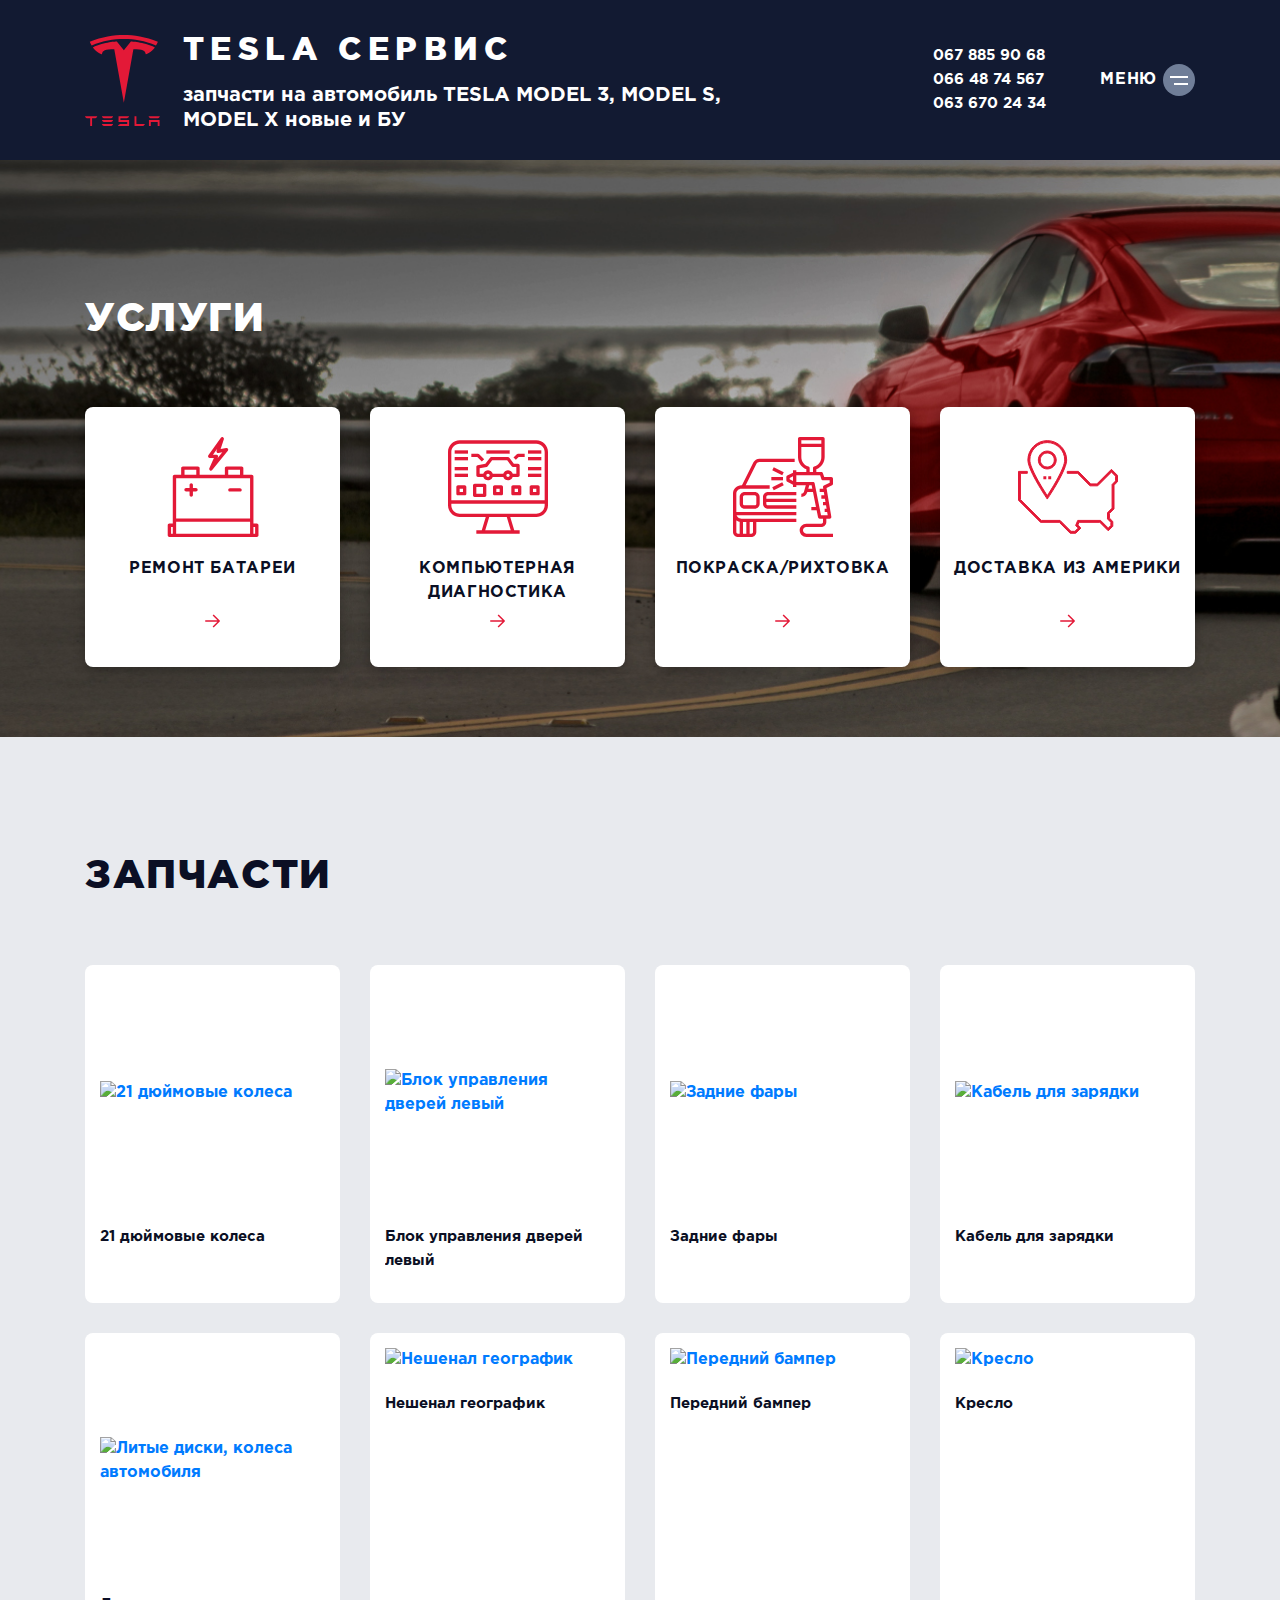
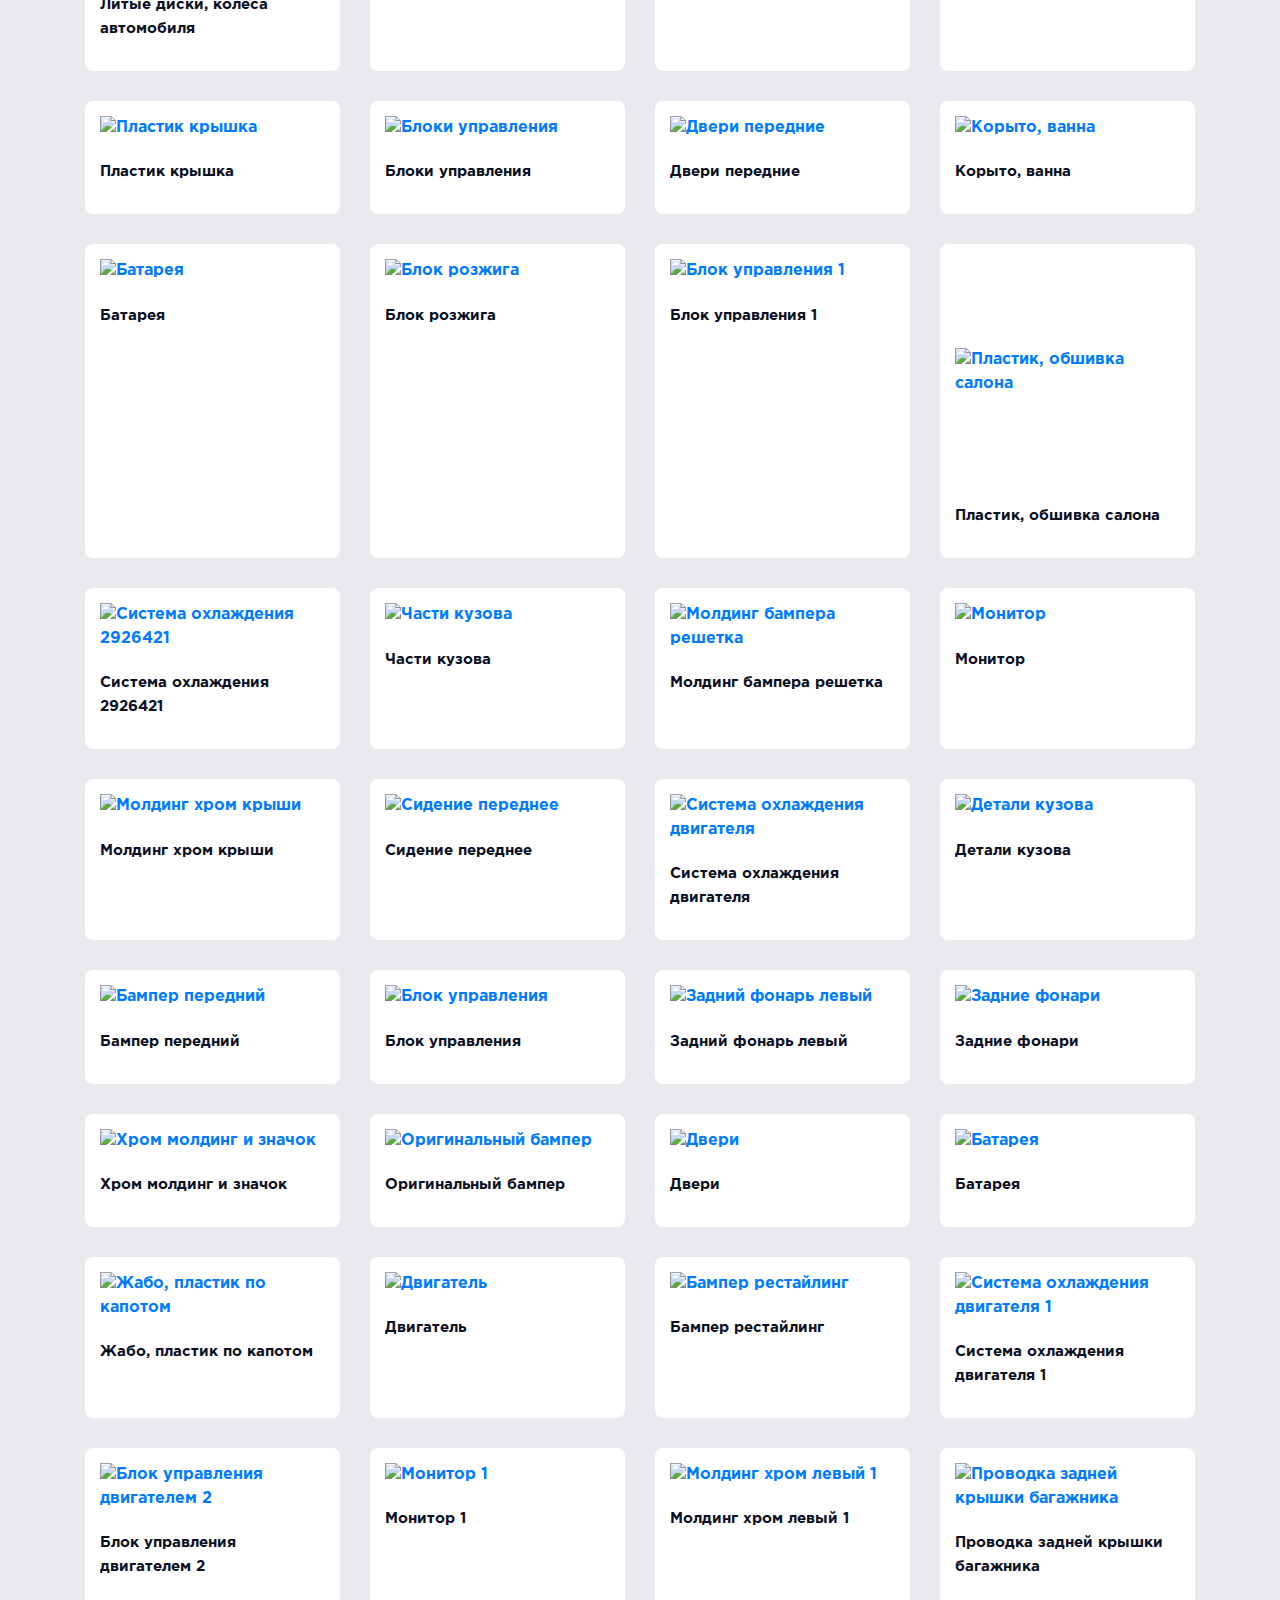
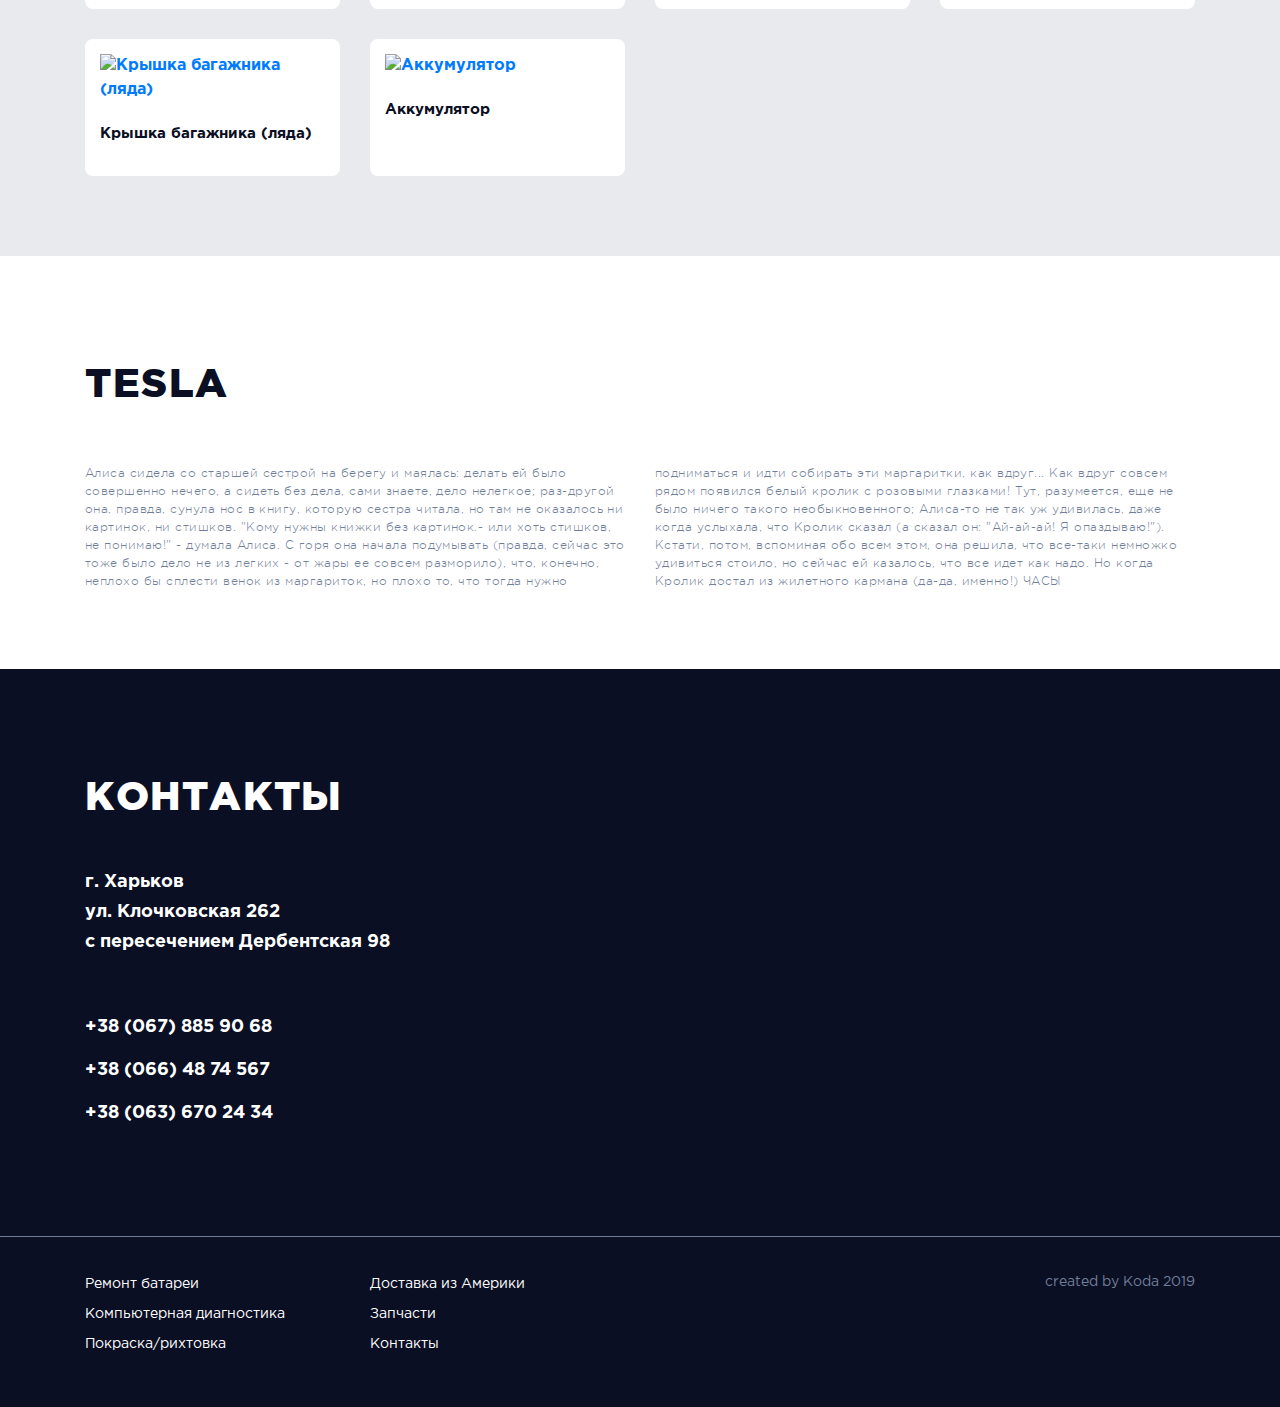
==== commit d52354b8: "img-wrap" ====
--- a/index.html
+++ b/index.html
@@ -21,7 +21,7 @@
         <div class="top-header">
             <div class="l-side">
                 <div class="logo">
-                    <a href=""><img src="media/logo.svg" alt=""></a>
+                    <a href=""><img src="images/logo.svg" alt=""></a>
                 </div>
                 <div>
                     <div class="brand-name">Tesla <br class="d-lg-none">Сервис</div>
@@ -64,7 +64,7 @@
         </div>
     </div>
 </header>
-<section class="section-1" style="background-image: url('media/section_bg.png')">
+<section class="section-1" style="background-image: url('images/section_bg.png')">
     <div class="container">
         <h1>услуги</h1>
         <div class="home-services">
@@ -122,73 +122,273 @@
 <section class="section-2">
     <div class="container">
         <h1>Запчасти</h1>
-         <div class="spares-wrap">
-             <div class="spare-card">
-                 <a href="product.html">
-                     <img src="media/product-image.png" alt="">
-                     <div class="about">Кронштейн приёмника радиосигн. автономного Lorem ipsum dolor sit amet, consectetur adipisicing elit. Accusamus atque cumque debitis fugit harum laudantium pariatur placeat provident. Blanditiis, ex maxime molestias nesciunt placeat quibusdam ratione! Consequatur iure sapiente velit!</div>
-                     <div class="spare-name">Tesla Model X</div>
-                     <div class="spare-price">5 600 <span>грн</span></div>
-                 </a>
-             </div>
-             <div class="spare-card">
-                 <a href="product.html">
-                     <img src="media/product-image.png" alt="">
-                     <div class="about">Кронштейн приёмника радиосигн.  автономного</div>
-                     <div class="spare-name">Tesla Model X</div>
-                     <div class="spare-price">5 600 <span>грн</span></div>
-                 </a>
-             </div>
-             <div class="spare-card">
-                 <a href="product.html">
-                     <img src="media/product-image.png" alt="">
-                     <div class="about">Кронштейн приёмника радиосигн. автономного</div>
-                     <div class="spare-name">Tesla Model X</div>
-                     <div class="spare-price">5 600 <span>грн</span></div>
-                 </a>
-             </div>
-             <div class="spare-card">
-                 <a href="product.html">
-                     <img src="media/product-image.png" alt="">
-                     <div class="about">Кронштейн приёмника радиосигн. автономного</div>
-                     <div class="spare-name">Tesla Model X</div>
-                     <div class="spare-price">5 600 <span>грн</span></div>
-                 </a>
-             </div>
-             <div class="spare-card">
-                 <a href="product.html">
-                     <img src="media/product-image.png" alt="">
-                     <div class="about">Кронштейн приёмника радиосигн. автономного</div>
-                     <div class="spare-name">Tesla Model X</div>
-                     <div class="spare-price">5 600 <span>грн</span></div>
-                 </a>
-             </div>
-             <div class="spare-card">
-                 <a href="product.html">
-                     <img src="media/product-image.png" alt="">
-                     <div class="about">Кронштейн приёмника радиосигн. автономного</div>
-                     <div class="spare-name">Tesla Model X</div>
-                     <div class="spare-price">5 600 <span>грн</span></div>
-                 </a>
-             </div>
-             <div class="spare-card">
-                 <a href="product.html">
-                     <img src="media/product-image.png" alt="">
-                     <div class="about">Кронштейн приёмника радиосигн. автономного</div>
-                     <div class="spare-name">Tesla Model X</div>
-                     <div class="spare-price">5 600 <span>грн</span></div>
-                 </a>
-             </div>
-             <div class="spare-card">
-                 <a href="product.html">
-                     <img src="media/product-image.png" alt="">
-                     <div class="about">Кронштейн приёмника радиосигн. автономного</div>
-                     <div class="spare-name">Tesla Model X</div>
-                     <div class="spare-price">5 600 <span>грн</span></div>
-                 </a>
-             </div>
+        <div class="spares-wrap">
+            <div class="spare-card">
+                <a href="kronshteyn-priemnika-radiosignalnogo-avtonomnogo-1">
+                    <div class="img-wrap">
+                         <img src="http://teslaservice.kharkov.ua/photos/cat2.jpeg " title="21 дюймовые колеса" alt="21 дюймовые колеса">
+                    </div>
 
-         </div>
+                    <div class="about">21 дюймовые колеса</div>
+                </a>
+            </div>
+            <div class="spare-card">
+                <a href="kronshteyn-priemnika-radiosignalnogo-avtonomnogo-2">
+                    <div class="img-wrap">
+                    <img src="http://teslaservice.kharkov.ua/photos/cat3.jpeg " title="Блок управления дверей левый" alt="Блок управления дверей левый">
+                    </div>
+                    <div class="about">Блок управления дверей левый</div>
+                </a>
+            </div>
+            <div class="spare-card">
+                <a href="kronshteyn-priemnika-radiosignalnogo-avtonomnogo-3">
+                    <div class="img-wrap">
+                    <img src="http://teslaservice.kharkov.ua/photos/cat4. " title="Задние фары" alt="Задние фары">
+                    </div>
+                    <div class="about">Задние фары</div>
+                </a>
+            </div>
+            <div class="spare-card">
+                <a href="catalog.html?cat_id=9">
+                    <div class="img-wrap">
+                    <img src="http://teslaservice.kharkov.ua/photos/cat9. " title="Кабель для зарядки" alt="Кабель для зарядки">
+                    </div>
+                    <div class="about">Кабель для зарядки</div>
+                </a>
+            </div>
+            <div class="spare-card">
+                <a href="catalog.html?cat_id=10">
+                    <div class="img-wrap">
+                    <img src="http://teslaservice.kharkov.ua/photos/cat10.jpeg " title="Литые диски, колеса автомобиля" alt="Литые диски, колеса автомобиля">
+                    </div>
+                    <div class="about">Литые диски, колеса автомобиля</div>
+                </a>
+            </div>
+            <div class="spare-card">
+                <a href="catalog.html?cat_id=11">
+                    <img src="http://teslaservice.kharkov.ua/photos/cat11.jpg " title="Нешенал географик" alt="Нешенал географик">
+                    <div class="about">Нешенал географик</div>
+                </a>
+            </div>
+            <div class="spare-card">
+                <a href="catalog.html?cat_id=12">
+                    <img src="http://teslaservice.kharkov.ua/photos/cat12.jpg " title="Передний бампер" alt="Передний бампер">
+                    <div class="about">Передний бампер</div>
+                </a>
+            </div>
+            <div class="spare-card">
+                <a href="catalog.html?cat_id=13">
+                    <img src="http://teslaservice.kharkov.ua/photos/cat13. " title="Кресло" alt="Кресло">
+                    <div class="about">Кресло</div>
+                </a>
+            </div>
+            <div class="spare-card">
+                <a href="catalog.html?cat_id=14">
+                    <img src="http://teslaservice.kharkov.ua/photos/cat14.jpeg " title="Пластик крышка" alt="Пластик крышка">
+                    <div class="about">Пластик крышка</div>
+                </a>
+            </div>
+            <div class="spare-card">
+                <a href="catalog.html?cat_id=15">
+                    <img src="http://teslaservice.kharkov.ua/photos/cat15.jpeg " title="Блоки управления" alt="Блоки управления">
+                    <div class="about">Блоки управления</div>
+                </a>
+            </div>
+            <div class="spare-card">
+                <a href="catalog.html?cat_id=16">
+                    <img src="http://teslaservice.kharkov.ua/photos/cat16.jpg " title="Двери передние" alt="Двери передние">
+                    <div class="about">Двери передние</div>
+                </a>
+            </div>
+            <div class="spare-card">
+                <a href="catalog.html?cat_id=17">
+                    <img src="http://teslaservice.kharkov.ua/photos/cat17.jpg " title="Корыто, ванна" alt="Корыто, ванна">
+                    <div class="about">Корыто, ванна</div>
+                </a>
+            </div>
+            <div class="spare-card">
+                <a href="catalog.html?cat_id=18">
+                    <img src="http://teslaservice.kharkov.ua/photos/cat18.jpg " title="Батарея" alt="Батарея">
+                    <div class="about">Батарея</div>
+                </a>
+            </div>
+            <div class="spare-card">
+                <a href="catalog.html?cat_id=19">
+                    <img src="photos/cat19.jpeg " title="Блок розжига" alt="Блок розжига">
+                    <div class="about">Блок розжига</div>
+                </a>
+            </div>
+            <div class="spare-card">
+                <a href="catalog.html?cat_id=20">
+                    <img src="http://teslaservice.kharkov.ua/photos/cat20.jpeg " title="Блок управления 1" alt="Блок управления 1">
+                    <div class="about">Блок управления 1</div>
+                </a>
+            </div>
+            <div class="spare-card">
+                <a href="catalog.html?cat_id=21">
+                    <div class="img-wrap">
+                    <img src="http://teslaservice.kharkov.ua/photos/cat35.jpg" title="Пластик, обшивка салона" alt="Пластик, обшивка салона">
+                    </div>
+                    <div class="about">Пластик, обшивка салона</div>
+                </a>
+            </div>
+            <div class="spare-card">
+                <a href="catalog.html?cat_id=22">
+                    <img src="photos/cat22.jpeg " title="Система охлаждения 2926421" alt="Система охлаждения 2926421">
+                    <div class="about">Система охлаждения 2926421</div>
+                </a>
+            </div>
+            <div class="spare-card">
+                <a href="catalog.html?cat_id=23">
+                    <img src="photos/cat23. " title="Части кузова" alt="Части кузова">
+                    <div class="about">Части кузова</div>
+                </a>
+            </div>
+            <div class="spare-card">
+                <a href="catalog.html?cat_id=24">
+                    <img src="photos/cat24.jpeg " title="Молдинг бампера решетка" alt="Молдинг бампера решетка">
+                    <div class="about">Молдинг бампера решетка</div>
+                </a>
+            </div>
+            <div class="spare-card">
+                <a href="catalog.html?cat_id=25">
+                    <img src="photos/cat25.jpeg " title="Монитор" alt="Монитор">
+                    <div class="about">Монитор</div>
+                </a>
+            </div>
+            <div class="spare-card">
+                <a href="catalog.html?cat_id=26">
+                    <img src="photos/cat26.jpg " title="Молдинг хром крыши" alt="Молдинг хром крыши">
+                    <div class="about">Молдинг хром крыши</div>
+                </a>
+            </div>
+            <div class="spare-card">
+                <a href="catalog.html?cat_id=27">
+                    <img src="photos/cat27. " title="Сидение переднее" alt="Сидение переднее">
+                    <div class="about">Сидение переднее</div>
+                </a>
+            </div>
+            <div class="spare-card">
+                <a href="catalog.html?cat_id=29">
+                    <img src="photos/cat29.jpeg " title="Система охлаждения двигателя" alt="Система охлаждения двигателя">
+                    <div class="about">Система охлаждения двигателя</div>
+                </a>
+            </div>
+            <div class="spare-card">
+                <a href="catalog.html?cat_id=30">
+                    <img src="photos/cat30.jpg " title="Детали кузова" alt="Детали кузова">
+                    <div class="about">Детали кузова</div>
+                </a>
+            </div>
+            <div class="spare-card">
+                <a href="catalog.html?cat_id=31">
+                    <img src="photos/cat31.jpeg " title="Бампер передний" alt="Бампер передний">
+                    <div class="about">Бампер передний</div>
+                </a>
+            </div>
+            <div class="spare-card">
+                <a href="catalog.html?cat_id=32">
+                    <img src="photos/cat32. " title="Блок управления" alt="Блок управления">
+                    <div class="about">Блок управления</div>
+                </a>
+            </div>
+            <div class="spare-card">
+                <a href="catalog.html?cat_id=33">
+                    <img src="photos/cat33.jpeg " title="Задний фонарь левый" alt="Задний фонарь левый">
+                    <div class="about">Задний фонарь левый</div>
+                </a>
+            </div>
+            <div class="spare-card">
+                <a href="catalog.html?cat_id=34">
+                    <img src="photos/cat34.jpg " title="Задние фонари" alt="Задние фонари">
+                    <div class="about">Задние фонари</div>
+                </a>
+            </div>
+            <div class="spare-card">
+                <a href="catalog.html?cat_id=35">
+                    <img src="photos/cat35.jpg " title="Хром молдинг и значок" alt="Хром молдинг и значок">
+                    <div class="about">Хром молдинг и значок</div>
+                </a>
+            </div>
+            <div class="spare-card">
+                <a href="catalog.html?cat_id=36">
+                    <img src="photos/cat36.jpg " title="Оригинальный бампер" alt="Оригинальный бампер">
+                    <div class="about">Оригинальный бампер</div>
+                </a>
+            </div>
+            <div class="spare-card">
+                <a href="catalog.html?cat_id=37">
+                    <img src="photos/cat37.jpg " title="Двери" alt="Двери">
+                    <div class="about">Двери</div>
+                </a>
+            </div>
+            <div class="spare-card">
+                <a href="catalog.html?cat_id=38">
+                    <img src="photos/cat38.jpg " title="Батарея" alt="Батарея">
+                    <div class="about">Батарея</div>
+                </a>
+            </div>
+            <div class="spare-card">
+                <a href="catalog.html?cat_id=39">
+                    <img src="photos/cat39.jpg " title="Жабо, пластик по капотом" alt="Жабо, пластик по капотом">
+                    <div class="about">Жабо, пластик по капотом</div>
+                </a>
+            </div>
+            <div class="spare-card">
+                <a href="catalog.html?cat_id=40">
+                    <img src="photos/cat40.jpg " title="Двигатель" alt="Двигатель">
+                    <div class="about">Двигатель</div>
+                </a>
+            </div>
+            <div class="spare-card">
+                <a href="catalog.html?cat_id=41">
+                    <img src="photos/cat41.jpeg " title="Бампер рестайлинг" alt="Бампер рестайлинг">
+                    <div class="about">Бампер рестайлинг</div>
+                </a>
+            </div>
+            <div class="spare-card">
+                <a href="catalog.html?cat_id=42">
+                    <img src="photos/cat42.jpeg " title="Система охлаждения двигателя 1" alt="Система охлаждения двигателя 1">
+                    <div class="about">Система охлаждения двигателя 1</div>
+                </a>
+            </div>
+            <div class="spare-card">
+                <a href="catalog.html?cat_id=43">
+                    <img src="photos/cat43.jpeg " title="Блок управления двигателем 2" alt="Блок управления двигателем 2">
+                    <div class="about">Блок управления двигателем 2</div>
+                </a>
+            </div>
+            <div class="spare-card">
+                <a href="catalog.html?cat_id=44">
+                    <img src="photos/cat44.jpg " title="Монитор 1" alt="Монитор 1">
+                    <div class="about">Монитор 1</div>
+                </a>
+            </div>
+            <div class="spare-card">
+                <a href="catalog.html?cat_id=45">
+                    <img src="photos/cat45.jpg " title="Молдинг хром левый 1" alt="Молдинг хром левый 1">
+                    <div class="about">Молдинг хром левый 1</div>
+                </a>
+            </div>
+            <div class="spare-card">
+                <a href="catalog.html?cat_id=46">
+                    <img src="photos/cat46. " title="Проводка задней крышки багажника" alt="Проводка задней крышки багажника">
+                    <div class="about">Проводка задней крышки багажника</div>
+                </a>
+            </div>
+            <div class="spare-card">
+                <a href="catalog.html?cat_id=47">
+                    <img src="photos/cat47.jpg " title="Крышка багажника (ляда)" alt="Крышка багажника (ляда)">
+                    <div class="about">Крышка багажника (ляда)</div>
+                </a>
+            </div>
+            <div class="spare-card">
+                <a href="catalog.html?cat_id=48">
+                    <img src="photos/cat48.jpg " title="Аккумулятор" alt="Аккумулятор">
+                    <div class="about">Аккумулятор</div>
+                </a>
+            </div>
+        </div>
     </div>
 </section>
 <section class="section-3">
--- a/css/main.css
+++ b/css/main.css
@@ -1,2 +1,2 @@
-@media (max-width:1199.98px){.section-2 .spares-wrap{-ms-grid-columns:(1fr)[3];grid-template-columns:repeat(3, 1fr)}body header{min-height:64px}body header .logo img{max-height:48px}body header .brand-name{margin:0;font-size:14px;letter-spacing:0.2em;line-height:inherit}body .r-side .tel-list{display:none;position:absolute;min-width:152px;top:calc(100% + 8px);left:-53px;margin:0!important;background:#FFFFFF;-webkit-box-shadow:0px 4px 12px rgba(0, 0, 0, 0.25);box-shadow:0px 4px 12px rgba(0, 0, 0, 0.25);border-radius:0 0 8px 8px;text-align:center;padding:10px 0}body .r-side .tel-list li{min-height:30px}body .r-side .tel-list a{color:#0B0F24}}@media (max-width:991.98px){.section-1 .home-services{-ms-grid-columns:1fr;grid-template-columns:1fr;grid-row-gap:30px}.section-1 .home-services a{-webkit-box-orient:horizontal;-webkit-box-direction:normal;-ms-flex-direction:row;flex-direction:row;-webkit-box-pack:justify;-ms-flex-pack:justify;justify-content:space-between}.section-2 .spares-wrap{-ms-grid-columns:(1fr)[2];grid-template-columns:repeat(2, 1fr)}.product .product-image{padding:0}}@media (max-width:767.98px){body h1{font-size:20px;line-height:30px}body .default-page,body .section-1,body .section-2,body .section-3,body .section-4{padding:65px 0 45px}body .section-1{background-image:none!important;background-color:#E31937}body .section-1 h1{margin-bottom:40px}body .section-1 .service-card{padding-left:15px;padding-right:15px}body .section-1 .service-card .icon{width:30px;height:30px}body .section-1 .service-card a{padding:20px 10px}body .section-1 .text{margin-top:0;font-size:14px}body .section-2 h1{margin-bottom:40px}body .section-2 .spares-wrap{grid-column-gap:4px;grid-row-gap:4px}body .section-2 .about{margin:2px 0 3px;font-size:9px;line-height:14px}body .section-2 .spare-price{font-size:14px;line-height:24px}body .section-2 .spare-name{margin-bottom:6px;font-size:9px;line-height:14px}body .section-3 .tesla-info{margin-top:30px}body .section-4 h1{margin-bottom:22px}body .section-4 .address{margin-bottom:6px;font-size:14px}body .section-4 .phones-list{margin-bottom:30px}body .section-4 .phones-list li{min-height:32px}body .section-4 .phones-list li a{font-size:14px}body .product{padding:10px 0 72px}body .product .back-btn{margin-bottom:32px}body .product .back-btn a{font-size:12px}body .product .product-image{margin-bottom:28px}body .product h1{line-height:30px;margin-bottom:14px}body .product .product-price{margin-bottom:38px}body .product .spec,body .product h2{font-size:13px;line-height:20px}body .product hr{margin:60px 0 71px}body .default-page h1{margin-bottom:40px}body .default-page p{font-size:12px;line-height:18px}}@media (min-width:992px){.home-services .arrow-icon{margin-top:auto}.service-card:hover{background:#E31937}.service-card:hover .arrow-icon{-webkit-transform:translate3d(5px, 0, 0);transform:translate3d(5px, 0, 0)}.service-card:hover .arrow-icon g{stroke:#FFFFFF}.service-card:hover .arrow-icon--circle{stroke-dashoffset:0}.service-card:first-child:hover .icon{background-image:url("../media/battery_hover.svg")}.service-card:nth-child(2):hover .icon{background-image:url("../media/car_hover.svg")}.service-card:nth-child(3):hover .icon{background-image:url("../media/spray-gun_hover.svg")}.service-card:nth-child(4):hover .icon{background-image:url("../media/usa_hover.svg")}.service-card a:hover{text-decoration:none;color:#ffffff}.section-3 .tesla-info{-webkit-column-count:2;column-count:2;-webkit-column-gap:30px;column-gap:30px}.sidebar.scrolled{top:0;left:0;right:auto;min-height:auto;min-width:100%;padding:12px 0;display:-webkit-box;display:-ms-flexbox;display:flex;-webkit-box-align:center;-ms-flex-align:center;align-items:center;-webkit-box-pack:center;-ms-flex-pack:center;justify-content:center}.sidebar.scrolled .close-menu{display:none}.sidebar.scrolled .nav-menu{padding:0}.sidebar.scrolled .nav-menu li{display:inline-block}.nav-phones a,.sidebar.scrolled .nav-menu li a{font-size:15px;position:relative}.nav-phones a:after,.nav-phones a:before,.sidebar.scrolled .nav-menu li a:after,.sidebar.scrolled .nav-menu li a:before{content:'';position:absolute;bottom:-5px;left:0;right:0;height:2px;background-color:#E31937}.nav-phones a:before,.sidebar.scrolled .nav-menu li a:before{opacity:0;-webkit-transform:translateY(-20px);-ms-transform:translateY(-20px);transform:translateY(-20px);-webkit-transition:opacity 0s, -webkit-transform 0s cubic-bezier(0.175, 0.885, 0.32, 1.275);transition:opacity 0s, -webkit-transform 0s cubic-bezier(0.175, 0.885, 0.32, 1.275);-o-transition:transform 0s cubic-bezier(0.175, 0.885, 0.32, 1.275), opacity 0s;transition:transform 0s cubic-bezier(0.175, 0.885, 0.32, 1.275), opacity 0s;transition:transform 0s cubic-bezier(0.175, 0.885, 0.32, 1.275), opacity 0s, -webkit-transform 0s cubic-bezier(0.175, 0.885, 0.32, 1.275)}.nav-phones a:after,.sidebar.scrolled .nav-menu li a:after{opacity:0;-webkit-transform:translateY(20px/2);-ms-transform:translateY(20px/2);transform:translateY(20px/2);-webkit-transition:opacity 0.2s, -webkit-transform 0.2s cubic-bezier(0.175, 0.885, 0.32, 1.275);transition:opacity 0.2s, -webkit-transform 0.2s cubic-bezier(0.175, 0.885, 0.32, 1.275);-o-transition:transform 0.2s cubic-bezier(0.175, 0.885, 0.32, 1.275), opacity 0.2s;transition:transform 0.2s cubic-bezier(0.175, 0.885, 0.32, 1.275), opacity 0.2s;transition:transform 0.2s cubic-bezier(0.175, 0.885, 0.32, 1.275), opacity 0.2s, -webkit-transform 0.2s cubic-bezier(0.175, 0.885, 0.32, 1.275)}.nav-phones a:focus,.nav-phones a:hover,.sidebar.scrolled .nav-menu li a:focus,.sidebar.scrolled .nav-menu li a:hover{text-decoration:none}.nav-phones a:focus:after,.nav-phones a:focus:before,.nav-phones a:hover:after,.nav-phones a:hover:before,.sidebar.scrolled .nav-menu li a:focus:after,.sidebar.scrolled .nav-menu li a:focus:before,.sidebar.scrolled .nav-menu li a:hover:after,.sidebar.scrolled .nav-menu li a:hover:before{opacity:1;-webkit-transform:translateY(0);-ms-transform:translateY(0);transform:translateY(0)}.nav-phones a:focus:before,.nav-phones a:hover:before,.sidebar.scrolled .nav-menu li a:focus:before,.sidebar.scrolled .nav-menu li a:hover:before{-webkit-transition:opacity 0.2s, -webkit-transform 0.2s cubic-bezier(0.175, 0.885, 0.32, 1.275);transition:opacity 0.2s, -webkit-transform 0.2s cubic-bezier(0.175, 0.885, 0.32, 1.275);-o-transition:transform 0.2s cubic-bezier(0.175, 0.885, 0.32, 1.275), opacity 0.2s;transition:transform 0.2s cubic-bezier(0.175, 0.885, 0.32, 1.275), opacity 0.2s;transition:transform 0.2s cubic-bezier(0.175, 0.885, 0.32, 1.275), opacity 0.2s, -webkit-transform 0.2s cubic-bezier(0.175, 0.885, 0.32, 1.275)}.nav-phones a:focus:after,.nav-phones a:hover:after,.sidebar.scrolled .nav-menu li a:focus:after,.sidebar.scrolled .nav-menu li a:hover:after{-webkit-transition:opacity 0s 0.2s, -webkit-transform 0s 0.2s cubic-bezier(0.175, 0.885, 0.32, 1.275);transition:opacity 0s 0.2s, -webkit-transform 0s 0.2s cubic-bezier(0.175, 0.885, 0.32, 1.275);-o-transition:transform 0s 0.2s cubic-bezier(0.175, 0.885, 0.32, 1.275), opacity 0s 0.2s;transition:transform 0s 0.2s cubic-bezier(0.175, 0.885, 0.32, 1.275), opacity 0s 0.2s;transition:transform 0s 0.2s cubic-bezier(0.175, 0.885, 0.32, 1.275), opacity 0s 0.2s, -webkit-transform 0s 0.2s cubic-bezier(0.175, 0.885, 0.32, 1.275)}.nav-phones{position:relative;padding:0 25px 0 0;cursor:pointer}.nav-phones li{list-style-type:none;margin-left:17px}.nav-phones a{font-family:'GothamProBold';font-size:15px;color:#ffffff}.nav-phones:after{line-height:4px;width:10px;position:absolute;content:url("../media/shevron.svg");display:inline-block;right:5px;top:10px;-webkit-transform:rotate(180deg);-ms-transform:rotate(180deg);transform:rotate(180deg);-webkit-transform-origin:center;-ms-transform-origin:center;transform-origin:center;-webkit-transition:-webkit-transform .2s;transition:-webkit-transform .2s;-o-transition:transform .2s;transition:transform .2s;transition:transform .2s, -webkit-transform .2s}.nav-phones.active:after{-webkit-transform:rotate(0);-ms-transform:rotate(0);transform:rotate(0)}.nav-phones.active a:after{content:'';position:absolute;bottom:-5px;left:0;right:0;height:2px;background-color:#E31937;opacity:1}}.section-1{background-size:cover;background-position:center;min-height:577px;display:-webkit-box;display:-ms-flexbox;display:flex;-webkit-box-align:center;-ms-flex-align:center;align-items:center;padding:120px 0 48px}.section-1 h1{color:#ffffff;margin-bottom:75px}.home-services{display:-ms-grid;display:grid;-ms-grid-columns:(1fr)[4];grid-template-columns:repeat(4, 1fr);grid-column-gap:30px}.service-card{background:#FFFFFF;-webkit-box-shadow:0px 4px 12px rgba(0, 0, 0, 0.25);box-shadow:0px 4px 12px rgba(0, 0, 0, 0.25);border-radius:8px;-webkit-transition:background .2s ease-in;-o-transition:background .2s ease-in;transition:background .2s ease-in}.service-card a{color:#0B0F24;display:-webkit-box;display:-ms-flexbox;display:flex;-webkit-box-orient:vertical;-webkit-box-direction:normal;-ms-flex-direction:column;flex-direction:column;-webkit-box-align:center;-ms-flex-align:center;align-items:center;width:100%;height:100%;padding:30px 10px}.service-card .icon{width:100px;height:100px;background-position:center;background-repeat:no-repeat;background-size:contain}.service-card .text{font-family:'GothamProBold';letter-spacing:0.04em;text-transform:uppercase;font-size:16px;text-align:center;margin-top:20px}.service-card:first-child .icon{background-image:url("../media/battery.svg")}.service-card:nth-child(2) .icon{background-image:url("../media/car.svg")}.service-card:nth-child(3) .icon{background-image:url("../media/spray-gun.svg")}.service-card:nth-child(4) .icon{background-image:url("../media/usa.svg")}.arrow-icon{position:relative;-webkit-transition:-webkit-transform 0.3s ease;transition:-webkit-transform 0.3s ease;-o-transition:transform 0.3s ease;transition:transform 0.3s ease;transition:transform 0.3s ease, -webkit-transform 0.3s ease;vertical-align:middle}.arrow-icon--circle{-webkit-transition:stroke-dashoffset .3s ease;-o-transition:stroke-dashoffset .3s ease;transition:stroke-dashoffset .3s ease;stroke-dasharray:95;stroke-dashoffset:95}.section-2{padding:122px 0 80px;background:rgba(112, 126, 152, 0.16)}.section-2 h1{margin-bottom:76px}.spares-wrap{display:-ms-grid;display:grid;-ms-grid-columns:(1fr)[4];grid-template-columns:repeat(4, 1fr);grid-column-gap:30px;-ms-grid-rows:auto;grid-template-rows:auto;grid-row-gap:30px}.spare-card{background:#FFFFFF;border-radius:8px;-webkit-transition:.2s ease;-o-transition:.2s ease;transition:.2s ease}.spare-card:hover{-webkit-box-shadow:0px 0px 16px rgba(0, 0, 0, 0.32);box-shadow:0px 0px 16px rgba(0, 0, 0, 0.32)}.spare-card a{display:block;width:100%;height:100%;padding:15px;font-family:'GothamProBold'}.spare-card a:hover{text-decoration:none}.spare-card img{max-width:100%;width:100%}.spare-card .about{font-family:'GothamProBold';font-size:15px;line-height:24px;color:#0B0F24;overflow:hidden;display:-webkit-box;-webkit-line-clamp:2;-webkit-box-orient:vertical;margin:20px 0 15px}.spare-card .spare-name{font-family:'GothamProBold';color:#707E98;font-size:14px;line-height:24px;margin-bottom:20px}.spare-card .spare-price{color:#E31937;font-size:20px;line-height:24px}@-moz-document url-prefix(){.spare-card .about{max-height:48px;overflow:hidden}}.section-3{padding:112px 0 79px}.section-3 .tesla-info{margin-top:66px;font-family:'GothamProLight';font-size:12px;line-height:18px;letter-spacing:0.04em;color:#707E98}.section-4{background-color:#0B0F24;color:#ffffff;padding:112px 0 79px}.section-4 h1{color:#ffffff;margin-bottom:56px}.section-4 .address{font-family:'GothamProBold';font-size:18px;line-height:30px;margin-bottom:57px}.section-4 .map-wrap iframe{width:100%;max-height:368px}.section-4 .phones-list{list-style-type:none;margin:0;padding:0}.section-4 .phones-list li{min-height:43px}.section-4 .phones-list a{font-family:'GothamProBold';color:#ffffff;font-size:18px}.product{background:#e8eaef;min-height:calc(100vh - 325px);padding:44px 0 210px}.product hr{height:2px;color:#E31937;border:none;background-color:#E31937;margin:65px 0 97px}.product .back-btn{margin-bottom:45px;padding-left:15px;position:relative}.product .back-btn a{color:#121A32;letter-spacing:0.04em;text-transform:uppercase;font-size:16px;font-family:'GothamProBold'}.product .back-btn span{position:absolute;left:0}.product .back-btn:hover span{-webkit-animation:rotate-center 0.3s ease-in-out both;animation:rotate-center 0.3s ease-in-out both}.product .back-btn:hover a{text-decoration:none}.product-image{background:#FFFFFF;border-radius:8px;padding:25px}.product-image img{width:100%;max-width:100%}.product-descr h1{line-height:54px;word-wrap:break-word}.product-descr .rent{font-family:'GothamProBold';color:#707E98;font-size:14px}.product-descr .product-price{font-family:'GothamProBold';color:#E31937;font-size:20px;line-height:24px;margin:5px 0 30px}.product-descr h2{font-family:'GothamProBold';color:#0B0F24;font-size:15px;line-height:24px;margin-bottom:0}.product-descr .spec{font-size:15px;line-height:24px}@-webkit-keyframes rotate-center{0%{-webkit-transform:rotate(0);transform:rotate(0)}to{-webkit-transform:rotate(360deg);transform:rotate(360deg)}}@keyframes rotate-center{0%{-webkit-transform:rotate(0);transform:rotate(0)}to{-webkit-transform:rotate(360deg);transform:rotate(360deg)}}.spinner-wrap{position:fixed;top:0;left:0;width:100vw;height:100vh;background:#0B0F24;display:-webkit-box;display:-ms-flexbox;display:flex;-webkit-box-align:center;-ms-flex-align:center;align-items:center;z-index:100}.spinner{position:relative;margin:auto;-webkit-box-sizing:border-box;box-sizing:border-box;background-clip:padding-box;width:200px;height:200px;border-radius:100px;border:4px solid rgba(255, 255, 255, 0.1);-webkit-mask:-webkit-gradient(linear, left top, left bottom, from(rgba(0, 0, 0, 0.1)), color-stop(90%, #000000));-webkit-mask:-webkit-linear-gradient(rgba(0, 0, 0, 0.1), #000000 90%);-webkit-transform-origin:50% 60%;-ms-transform-origin:50% 60%;transform-origin:50% 60%;-webkit-transform:perspective(200px) rotateX(66deg);transform:perspective(200px) rotateX(66deg);-webkit-animation:spinner-wiggle 1.2s infinite;animation:spinner-wiggle 1.2s infinite}.spinner:after,.spinner:before{content:"";position:absolute;margin:-4px;-webkit-box-sizing:inherit;box-sizing:inherit;width:inherit;height:inherit;border-radius:inherit;opacity:.05;border:inherit;border-color:transparent;-webkit-animation:spinner-spin 1.2s cubic-bezier(0.6, 0.2, 0, 0.8) infinite, spinner-fade 1.2s linear infinite;animation:spinner-spin 1.2s cubic-bezier(0.6, 0.2, 0, 0.8) infinite, spinner-fade 1.2s linear infinite}.spinner:before{border-top-color:#E31937}.spinner:after{border-top-color:#ffffff;-webkit-animation-delay:0.3s;animation-delay:0.3s}@-webkit-keyframes spinner-spin{to{-webkit-transform:rotate(360deg);transform:rotate(360deg)}}@keyframes spinner-spin{to{-webkit-transform:rotate(360deg);transform:rotate(360deg)}}@-webkit-keyframes spinner-fade{20%{opacity:.1}40%{opacity:1}60%{opacity:.1}}@keyframes spinner-fade{20%{opacity:.1}40%{opacity:1}60%{opacity:.1}}@font-face{font-family:'GothamProRegular';src:url("../fonts/GothamProRegular/GothamProRegular.eot");src:url("../fonts/GothamProRegular/GothamProRegular.eot?iefix") format("eot"), url("../fonts/GothamProRegular/GothamProRegular.woff") format("woff"), url("../fonts/GothamProRegular/GothamProRegular.ttf") format("truetype");font-weight:normal;font-style:normal}@font-face{font-family:'GothamProBold';src:url("../fonts/GothamProBold/GothamProBold.eot");src:url("../fonts/GothamProBold/GothamProBold.eot?iefix") format("eot"), url("../fonts/GothamProBold/GothamProBold.woff") format("woff"), url("../fonts/GothamProBold/GothamProBold.ttf") format("truetype");font-weight:normal;font-style:normal}@font-face{font-family:'GothamProLight';src:url("../fonts/GothamProLight/GothamProLight.eot");src:url("../fonts/GothamProLight/GothamProLight.eot?iefix") format("eot"), url("../fonts/GothamProLight/GothamProLight.woff") format("woff"), url("../fonts/GothamProLight/GothamProLight.ttf") format("truetype");font-weight:normal;font-style:normal}@font-face{font-family:'GothamProBlack';src:url("../fonts/GothamProBlack/GothamProBlack.eot");src:url("../fonts/GothamProBlack/GothamProBlack.eot?iefix") format("eot"), url("../fonts/GothamProBlack/GothamProBlack.woff") format("woff"), url("../fonts/GothamProBlack/GothamProBlack.ttf") format("truetype");font-weight:normal;font-style:normal}body{font-family:'GothamProRegular'}h1{font-family:'GothamProBlack';letter-spacing:0.04em;text-transform:uppercase;font-size:40px;line-height:30px;color:#0B0F24}header{min-height:160px;background-color:#121A32;-webkit-box-align:center;-ms-flex-align:center;align-items:center;color:#ffffff;display:-webkit-box;display:-ms-flexbox;display:flex}header .container{height:100%}header.fixed{position:fixed;width:100%;z-index:20}.top-header{display:-webkit-box;display:-ms-flexbox;display:flex;-webkit-box-pack:justify;-ms-flex-pack:justify;justify-content:space-between}.l-side{display:-webkit-box;display:-ms-flexbox;display:flex;-webkit-box-align:center;-ms-flex-align:center;align-items:center}.tel-list.onScroll{display:none;position:fixed;top:72px;padding:14px 14px 14px 0!important;margin:0 0 0 15px!important;background:#FFFFFF;-webkit-box-shadow:0px 4px 12px rgba(0, 0, 0, 0.25);box-shadow:0px 4px 12px rgba(0, 0, 0, 0.25);border-radius:0 0 8px 8px;z-index:10}.tel-list.onScroll a{color:#121A32!important;border-left:4px solid transparent;padding-left:10px}.tel-list.onScroll a:hover{border-left:4px solid #E31937;color:#E31937;text-decoration:none}.logo{margin-right:23px}.brand-name{font-family:'GothamProBlack';font-size:32px;line-height:40px;letter-spacing:0.2em;text-transform:uppercase;margin-bottom:15px}.brand-descr{font-family:'GothamProBold';font-size:20px;line-height:40px;line-height:25px}.r-side{display:-webkit-box;display:-ms-flexbox;display:flex;-webkit-box-align:center;-ms-flex-align:center;align-items:center;position:relative}.r-side .tel-list{list-style-type:none;margin:0 54px 0 0;padding:0}.r-side .tel-list a{font-family:'GothamProBold';color:#ffffff;font-size:15px}.phones-toggler{background:url("../media/mobile-alt-solid.svg") no-repeat center #707E98;width:32px;height:32px;border-radius:50%;display:-webkit-box;display:-ms-flexbox;display:flex;-webkit-box-align:center;-ms-flex-align:center;align-items:center;-webkit-box-pack:center;-ms-flex-pack:center;justify-content:center;margin-right:12px}.menu-toggler{display:-webkit-box;display:-ms-flexbox;display:flex;-webkit-box-align:center;-ms-flex-align:center;align-items:center}.menu-toggler>span{font-family:'GothamProBold';font-size:16px;letter-spacing:0.04em;text-transform:uppercase;margin-right:6px}.menu-toggler .menu-btn{width:32px;height:32px;background-color:#707E98;border-radius:50%;display:-webkit-box;display:-ms-flexbox;display:flex;-webkit-box-align:end;-ms-flex-align:end;align-items:flex-end;-webkit-box-pack:center;-ms-flex-pack:center;justify-content:center;-webkit-box-orient:vertical;-webkit-box-direction:normal;-ms-flex-direction:column;flex-direction:column;cursor:pointer}.menu-toggler .menu-btn span{height:2px;background-color:#ffffff;-webkit-transition:.2s ease;-o-transition:.2s ease;transition:.2s ease;margin-right:7px}.menu-toggler .menu-btn span:first-child{width:18px;margin-bottom:5px}.menu-toggler .menu-btn span:last-child{width:14px}.menu-toggler .menu-btn:hover span:first-child{width:12px}.menu-toggler .menu-btn:hover span:last-child{width:18px}.sidebar{padding:65px 0;position:fixed;top:0;right:-100vw;min-height:100vh;min-width:40vw;background-color:#0B0F24;z-index:2}.sidebar .nav-menu{list-style-type:none;margin:0;padding:0}.sidebar .nav-menu li{padding:12px 0;margin-right:15px}.sidebar .nav-menu li a{font-family:'GothamProBold';font-size:24px;color:#FFFFFF;-webkit-transition:.2s;-o-transition:.2s;transition:.2s}.sidebar.opened{right:0}.sidebar.opened .nav-menu li a{padding-left:13px;border-left:4px solid transparent}.sidebar.opened .nav-menu li a:hover{border-left:4px solid #E31937;text-decoration:none}.sidebar.opened .nav-phones{visibility:hidden}.sidebar:not(.scrolled){-webkit-transition:all 0.6s cubic-bezier(0.23, 1, 0.32, 1);-o-transition:all 0.6s cubic-bezier(0.23, 1, 0.32, 1);transition:all 0.6s cubic-bezier(0.23, 1, 0.32, 1)}.close-menu{display:-webkit-box;display:-ms-flexbox;display:flex;-webkit-box-pack:center;-ms-flex-pack:center;justify-content:center;-webkit-box-align:center;-ms-flex-align:center;align-items:center;font-family:'GothamProBold';color:#707E98;font-size:16px;letter-spacing:0.04em;text-transform:uppercase;cursor:pointer;width:-webkit-fit-content;width:-moz-fit-content;width:fit-content;margin:0 auto 38px}.close-menu .close-btn{background:url("../media/Cross.svg") no-repeat center;height:32px;width:32px;border-radius:50%;background-color:#707E98;margin-left:5px}.close-menu span{position:relative}.close-menu span:after{position:absolute;bottom:0;left:0;content:'';display:inline-block;height:2px;background-color:#E31937;width:0;-webkit-transition:.2s ease-in-out;-o-transition:.2s ease-in-out;transition:.2s ease-in-out}.close-menu:hover span:after{width:100%}.footer-nav{margin:0;padding:0;list-style-type:none}.footer-nav li{min-height:30px}.footer-nav a{font-family:'GothamProRegular';font-size:14px;color:#FFFFFF}footer{font-family:'GothamProRegular';background-color:#0B0F24;padding:35px 0 45px;border-top:1px solid #707E98}footer address{color:#707E98;font-size:14px;font-style:normal;text-align:right}footer address a{color:#707E98}footer address a:hover{color:#707E98}.swing-in-top-fwd{-webkit-animation:swing-in-top-fwd 0.5s cubic-bezier(0.175, 0.885, 0.32, 1.275) both;animation:swing-in-top-fwd 0.5s cubic-bezier(0.175, 0.885, 0.32, 1.275) both}@-webkit-keyframes swing-in-top-fwd{0%{-webkit-transform:rotateX(-100deg);transform:rotateX(-100deg);-webkit-transform-origin:top;transform-origin:top;opacity:0}to{-webkit-transform:rotateX(0deg);transform:rotateX(0deg);-webkit-transform-origin:top;transform-origin:top;opacity:1}}@keyframes swing-in-top-fwd{0%{-webkit-transform:rotateX(-100deg);transform:rotateX(-100deg);-webkit-transform-origin:top;transform-origin:top;opacity:0}to{-webkit-transform:rotateX(0deg);transform:rotateX(0deg);-webkit-transform-origin:top;transform-origin:top;opacity:1}}.contacts{background-color:#E5E5E5;min-height:calc(100vh - 325px)}.contacts .section-4{background-color:transparent;color:#121A32}.contacts h1{color:#121A32}.contacts .phones-list a{color:#121A32}.catalog{min-height:calc(100vh - 325px)}.default-page{min-height:calc(100vh - 325px);padding:122px 0 80px;background:rgba(112, 126, 152, 0.16)}.default-page h1{margin-bottom:76px}.default-page p{color:#222222}.default-page a{color:#222222}
+@media (max-width:1199.98px){.section-2 .spares-wrap{-ms-grid-columns:(1fr)[3];grid-template-columns:repeat(3, 1fr)}body header{min-height:64px}body header .logo img{max-height:48px}body header .brand-name{margin:0;font-size:14px;letter-spacing:0.2em;line-height:inherit}body .r-side .tel-list{display:none;position:absolute;min-width:152px;top:calc(100% + 8px);left:-53px;margin:0!important;background:#FFFFFF;-webkit-box-shadow:0px 4px 12px rgba(0, 0, 0, 0.25);box-shadow:0px 4px 12px rgba(0, 0, 0, 0.25);border-radius:0 0 8px 8px;text-align:center;padding:10px 0}body .r-side .tel-list li{min-height:30px}body .r-side .tel-list a{color:#0B0F24}}@media (max-width:991.98px){.section-1 .home-services{-ms-grid-columns:1fr;grid-template-columns:1fr;grid-row-gap:30px}.section-1 .home-services a{-webkit-box-orient:horizontal;-webkit-box-direction:normal;-ms-flex-direction:row;flex-direction:row;-webkit-box-pack:justify;-ms-flex-pack:justify;justify-content:space-between}.section-2 .spares-wrap{-ms-grid-columns:(1fr)[2];grid-template-columns:repeat(2, 1fr)}.product .product-image{padding:0}.spares-wrap .spare-card .img-wrap{height:300px}}@media (max-width:767.98px){body h1{font-size:20px;line-height:30px}body .default-page,body .section-1,body .section-2,body .section-3,body .section-4{padding:65px 0 45px}body .section-1{background-image:none!important;background-color:#E31937}body .section-1 h1{margin-bottom:40px}body .section-1 .service-card{padding-left:15px;padding-right:15px}body .section-1 .service-card .icon{width:30px;height:30px}body .section-1 .service-card a{padding:20px 10px}body .section-1 .text{margin-top:0;font-size:14px}body .section-2 h1{margin-bottom:40px}body .section-2 .spares-wrap{grid-column-gap:4px;grid-row-gap:4px}body .section-2 .about{margin:2px 0 3px;font-size:9px;line-height:14px}body .section-2 .spare-price{font-size:14px;line-height:24px}body .section-2 .spare-name{margin-bottom:6px;font-size:9px;line-height:14px}body .section-3 .tesla-info{margin-top:30px}body .section-4 h1{margin-bottom:22px}body .section-4 .address{margin-bottom:6px;font-size:14px}body .section-4 .phones-list{margin-bottom:30px}body .section-4 .phones-list li{min-height:32px}body .section-4 .phones-list li a{font-size:14px}body .product{padding:10px 0 72px}body .product .back-btn{margin-bottom:32px}body .product .back-btn a{font-size:12px}body .product .product-image{margin-bottom:28px}body .product h1{line-height:30px;margin-bottom:14px}body .product .product-price{margin-bottom:38px}body .product .spec,body .product h2{font-size:13px;line-height:20px}body .product hr{margin:60px 0 71px}body .default-page h1{margin-bottom:40px}body .default-page p{font-size:12px;line-height:18px}.spares-wrap .spare-card .img-wrap{height:223px}}@media (max-width:575.98px){.spares-wrap .spare-card .img-wrap{height:140px}}@media (min-width:992px){.home-services .arrow-icon{margin-top:auto}.service-card:hover{background:#E31937}.service-card:hover .arrow-icon{-webkit-transform:translate3d(5px, 0, 0);transform:translate3d(5px, 0, 0)}.service-card:hover .arrow-icon g{stroke:#FFFFFF}.service-card:hover .arrow-icon--circle{stroke-dashoffset:0}.service-card:first-child:hover .icon{background-image:url("../images/battery_hover.svg")}  .service-card:nth-child(2):hover .icon{background-image:url("../images/car_hover.svg")}  .service-card:nth-child(3):hover .icon{background-image:url("../images/spray-gun_hover.svg")}  .service-card:nth-child(4):hover .icon{background-image:url("../images/usa_hover.svg")}  .service-card a:hover{text-decoration:none;color:#ffffff}  .section-3 .tesla-info{-webkit-column-count:2;column-count:2;-webkit-column-gap:30px;column-gap:30px}  .sidebar.scrolled{top:0;left:0;right:auto;min-height:auto;min-width:100%;padding:12px 0;display:-webkit-box;display:-ms-flexbox;display:flex;-webkit-box-align:center;-ms-flex-align:center;align-items:center;-webkit-box-pack:center;-ms-flex-pack:center;justify-content:center}  .sidebar.scrolled .close-menu{display:none}  .sidebar.scrolled .nav-menu{padding:0}  .sidebar.scrolled .nav-menu li{display:inline-block}  .nav-phones a,.sidebar.scrolled .nav-menu li a{font-size:15px;position:relative}  .nav-phones a:after,.nav-phones a:before,.sidebar.scrolled .nav-menu li a:after,.sidebar.scrolled .nav-menu li a:before{content:'';position:absolute;bottom:-5px;left:0;right:0;height:2px;background-color:#E31937}  .nav-phones a:before,.sidebar.scrolled .nav-menu li a:before{opacity:0;-webkit-transform:translateY(-20px);-ms-transform:translateY(-20px);transform:translateY(-20px);-webkit-transition:opacity 0s, -webkit-transform 0s cubic-bezier(0.175, 0.885, 0.32, 1.275);transition:opacity 0s, -webkit-transform 0s cubic-bezier(0.175, 0.885, 0.32, 1.275);-o-transition:transform 0s cubic-bezier(0.175, 0.885, 0.32, 1.275), opacity 0s;transition:transform 0s cubic-bezier(0.175, 0.885, 0.32, 1.275), opacity 0s;transition:transform 0s cubic-bezier(0.175, 0.885, 0.32, 1.275), opacity 0s, -webkit-transform 0s cubic-bezier(0.175, 0.885, 0.32, 1.275)}  .nav-phones a:after,.sidebar.scrolled .nav-menu li a:after{opacity:0;-webkit-transform:translateY(20px/2);-ms-transform:translateY(20px/2);transform:translateY(20px/2);-webkit-transition:opacity 0.2s, -webkit-transform 0.2s cubic-bezier(0.175, 0.885, 0.32, 1.275);transition:opacity 0.2s, -webkit-transform 0.2s cubic-bezier(0.175, 0.885, 0.32, 1.275);-o-transition:transform 0.2s cubic-bezier(0.175, 0.885, 0.32, 1.275), opacity 0.2s;transition:transform 0.2s cubic-bezier(0.175, 0.885, 0.32, 1.275), opacity 0.2s;transition:transform 0.2s cubic-bezier(0.175, 0.885, 0.32, 1.275), opacity 0.2s, -webkit-transform 0.2s cubic-bezier(0.175, 0.885, 0.32, 1.275)}  .nav-phones a:focus,.nav-phones a:hover,.sidebar.scrolled .nav-menu li a:focus,.sidebar.scrolled .nav-menu li a:hover{text-decoration:none}  .nav-phones a:focus:after,.nav-phones a:focus:before,.nav-phones a:hover:after,.nav-phones a:hover:before,.sidebar.scrolled .nav-menu li a:focus:after,.sidebar.scrolled .nav-menu li a:focus:before,.sidebar.scrolled .nav-menu li a:hover:after,.sidebar.scrolled .nav-menu li a:hover:before{opacity:1;-webkit-transform:translateY(0);-ms-transform:translateY(0);transform:translateY(0)}  .nav-phones a:focus:before,.nav-phones a:hover:before,.sidebar.scrolled .nav-menu li a:focus:before,.sidebar.scrolled .nav-menu li a:hover:before{-webkit-transition:opacity 0.2s, -webkit-transform 0.2s cubic-bezier(0.175, 0.885, 0.32, 1.275);transition:opacity 0.2s, -webkit-transform 0.2s cubic-bezier(0.175, 0.885, 0.32, 1.275);-o-transition:transform 0.2s cubic-bezier(0.175, 0.885, 0.32, 1.275), opacity 0.2s;transition:transform 0.2s cubic-bezier(0.175, 0.885, 0.32, 1.275), opacity 0.2s;transition:transform 0.2s cubic-bezier(0.175, 0.885, 0.32, 1.275), opacity 0.2s, -webkit-transform 0.2s cubic-bezier(0.175, 0.885, 0.32, 1.275)}  .nav-phones a:focus:after,.nav-phones a:hover:after,.sidebar.scrolled .nav-menu li a:focus:after,.sidebar.scrolled .nav-menu li a:hover:after{-webkit-transition:opacity 0s 0.2s, -webkit-transform 0s 0.2s cubic-bezier(0.175, 0.885, 0.32, 1.275);transition:opacity 0s 0.2s, -webkit-transform 0s 0.2s cubic-bezier(0.175, 0.885, 0.32, 1.275);-o-transition:transform 0s 0.2s cubic-bezier(0.175, 0.885, 0.32, 1.275), opacity 0s 0.2s;transition:transform 0s 0.2s cubic-bezier(0.175, 0.885, 0.32, 1.275), opacity 0s 0.2s;transition:transform 0s 0.2s cubic-bezier(0.175, 0.885, 0.32, 1.275), opacity 0s 0.2s, -webkit-transform 0s 0.2s cubic-bezier(0.175, 0.885, 0.32, 1.275)}  .nav-phones{position:relative;padding:0 25px 0 0;cursor:pointer}  .nav-phones li{list-style-type:none;margin-left:17px}  .nav-phones a{font-family:'GothamProBold';font-size:15px;color:#ffffff}  .nav-phones:after{line-height:4px;width:10px;position:absolute;content:url("../images/shevron.svg");display:inline-block;right:5px;top:10px;-webkit-transform:rotate(180deg);-ms-transform:rotate(180deg);transform:rotate(180deg);-webkit-transform-origin:center;-ms-transform-origin:center;transform-origin:center;-webkit-transition:-webkit-transform .2s;transition:-webkit-transform .2s;-o-transition:transform .2s;transition:transform .2s;transition:transform .2s, -webkit-transform .2s}  .nav-phones.active:after{-webkit-transform:rotate(0);-ms-transform:rotate(0);transform:rotate(0)}  .nav-phones.active a:after{content:'';position:absolute;bottom:-5px;left:0;right:0;height:2px;background-color:#E31937;opacity:1}}.section-1{background-size:cover;background-position:center;min-height:577px;display:-webkit-box;display:-ms-flexbox;display:flex;-webkit-box-align:center;-ms-flex-align:center;align-items:center;padding:120px 0 48px}  .section-1 h1{color:#ffffff;margin-bottom:75px}  .home-services{display:-ms-grid;display:grid;-ms-grid-columns:(1fr)[4];grid-template-columns:repeat(4, 1fr);grid-column-gap:30px}  .service-card{background:#FFFFFF;-webkit-box-shadow:0px 4px 12px rgba(0, 0, 0, 0.25);box-shadow:0px 4px 12px rgba(0, 0, 0, 0.25);border-radius:8px;-webkit-transition:background .2s ease-in;-o-transition:background .2s ease-in;transition:background .2s ease-in}  .service-card a{color:#0B0F24;display:-webkit-box;display:-ms-flexbox;display:flex;-webkit-box-orient:vertical;-webkit-box-direction:normal;-ms-flex-direction:column;flex-direction:column;-webkit-box-align:center;-ms-flex-align:center;align-items:center;width:100%;height:100%;padding:30px 10px}  .service-card .icon{width:100px;height:100px;background-position:center;background-repeat:no-repeat;background-size:contain}  .service-card .text{font-family:'GothamProBold';letter-spacing:0.04em;text-transform:uppercase;font-size:16px;text-align:center;margin-top:20px}  .service-card:first-child .icon{background-image:url("../images/battery.svg")}  .service-card:nth-child(2) .icon{background-image:url("../images/car.svg")}  .service-card:nth-child(3) .icon{background-image:url("../images/spray-gun.svg")}  .service-card:nth-child(4) .icon{background-image:url("../images/usa.svg")}  .arrow-icon{position:relative;-webkit-transition:-webkit-transform 0.3s ease;transition:-webkit-transform 0.3s ease;-o-transition:transform 0.3s ease;transition:transform 0.3s ease;transition:transform 0.3s ease, -webkit-transform 0.3s ease;vertical-align:middle}  .arrow-icon--circle{-webkit-transition:stroke-dashoffset .3s ease;-o-transition:stroke-dashoffset .3s ease;transition:stroke-dashoffset .3s ease;stroke-dasharray:95;stroke-dashoffset:95}  .section-2{padding:122px 0 80px;background:rgba(112, 126, 152, 0.16)}  .section-2 h1{margin-bottom:76px}  .spares-wrap{display:-ms-grid;display:grid;-ms-grid-columns:(1fr)[4];grid-template-columns:repeat(4, 1fr);grid-column-gap:30px;-ms-grid-rows:auto;grid-template-rows:auto;grid-row-gap:30px}  .spare-card{background:#FFFFFF;border-radius:8px;-webkit-transition:.2s ease;-o-transition:.2s ease;transition:.2s ease}  .spare-card .img-wrap{width:100%;height:225px;display:-webkit-box;display:-ms-flexbox;display:flex;-webkit-box-align:center;-ms-flex-align:center;align-items:center;-webkit-box-pack:center;-ms-flex-pack:center;justify-content:center}  .spare-card:hover{-webkit-box-shadow:0px 0px 16px rgba(0, 0, 0, 0.32);box-shadow:0px 0px 16px rgba(0, 0, 0, 0.32)}  .spare-card a{display:block;width:100%;height:100%;padding:15px;font-family:'GothamProBold'}  .spare-card a:hover{text-decoration:none}  .spare-card img{max-width:100%;width:100%;max-height:100%;-o-object-fit:contain;object-fit:contain}  .spare-card .about{font-family:'GothamProBold';font-size:15px;line-height:24px;color:#0B0F24;overflow:hidden;display:-webkit-box;-webkit-line-clamp:2;-webkit-box-orient:vertical;margin:20px 0 15px}  .spare-card .spare-name{font-family:'GothamProBold';color:#707E98;font-size:14px;line-height:24px;margin-bottom:20px}  .spare-card .spare-price{color:#E31937;font-size:20px;line-height:24px}  @-moz-document url-prefix(){.spare-card .about{max-height:48px;overflow:hidden}}  .section-3{padding:112px 0 79px}  .section-3 .tesla-info{margin-top:66px;font-family:'GothamProLight';font-size:12px;line-height:18px;letter-spacing:0.04em;color:#707E98}  .section-4{background-color:#0B0F24;color:#ffffff;padding:112px 0 79px}  .section-4 h1{color:#ffffff;margin-bottom:56px}  .section-4 .address{font-family:'GothamProBold';font-size:18px;line-height:30px;margin-bottom:57px}  .section-4 .map-wrap iframe{width:100%;max-height:368px}  .section-4 .phones-list{list-style-type:none;margin:0;padding:0}  .section-4 .phones-list li{min-height:43px}  .section-4 .phones-list a{font-family:'GothamProBold';color:#ffffff;font-size:18px}  .product{background:#e8eaef;min-height:calc(100vh - 325px);padding:44px 0 210px}  .product hr{height:2px;color:#E31937;border:none;background-color:#E31937;margin:65px 0 97px}  .product .back-btn{margin-bottom:45px;padding-left:15px;position:relative}  .product .back-btn a{color:#121A32;letter-spacing:0.04em;text-transform:uppercase;font-size:16px;font-family:'GothamProBold'}  .product .back-btn span{position:absolute;left:0}  .product .back-btn:hover span{-webkit-animation:rotate-center 0.3s ease-in-out both;animation:rotate-center 0.3s ease-in-out both}  .product .back-btn:hover a{text-decoration:none}  .product-image{background:#FFFFFF;border-radius:8px;padding:25px}  .product-image img{width:100%;max-width:100%}  .product-descr h1{line-height:54px;word-wrap:break-word}  .product-descr .rent{font-family:'GothamProBold';color:#707E98;font-size:14px}  .product-descr .product-price{font-family:'GothamProBold';color:#E31937;font-size:20px;line-height:24px;margin:5px 0 30px}  .product-descr h2{font-family:'GothamProBold';color:#0B0F24;font-size:15px;line-height:24px;margin-bottom:0}  .product-descr .spec{font-size:15px;line-height:24px}  @-webkit-keyframes rotate-center{0%{-webkit-transform:rotate(0);transform:rotate(0)}to{-webkit-transform:rotate(360deg);transform:rotate(360deg)}}  @keyframes rotate-center{0%{-webkit-transform:rotate(0);transform:rotate(0)}to{-webkit-transform:rotate(360deg);transform:rotate(360deg)}}  .spinner-wrap{position:fixed;top:0;left:0;width:100vw;height:100vh;background:#0B0F24;display:-webkit-box;display:-ms-flexbox;display:flex;-webkit-box-align:center;-ms-flex-align:center;align-items:center;z-index:100}  .spinner{position:relative;margin:auto;-webkit-box-sizing:border-box;box-sizing:border-box;background-clip:padding-box;width:200px;height:200px;border-radius:100px;border:4px solid rgba(255, 255, 255, 0.1);-webkit-mask:-webkit-gradient(linear, left top, left bottom, from(rgba(0, 0, 0, 0.1)), color-stop(90%, #000000));-webkit-mask:-webkit-linear-gradient(rgba(0, 0, 0, 0.1), #000000 90%);-webkit-transform-origin:50% 60%;-ms-transform-origin:50% 60%;transform-origin:50% 60%;-webkit-transform:perspective(200px) rotateX(66deg);transform:perspective(200px) rotateX(66deg);-webkit-animation:spinner-wiggle 1.2s infinite;animation:spinner-wiggle 1.2s infinite}  .spinner:after,.spinner:before{content:"";position:absolute;margin:-4px;-webkit-box-sizing:inherit;box-sizing:inherit;width:inherit;height:inherit;border-radius:inherit;opacity:.05;border:inherit;border-color:transparent;-webkit-animation:spinner-spin 1.2s cubic-bezier(0.6, 0.2, 0, 0.8) infinite, spinner-fade 1.2s linear infinite;animation:spinner-spin 1.2s cubic-bezier(0.6, 0.2, 0, 0.8) infinite, spinner-fade 1.2s linear infinite}  .spinner:before{border-top-color:#E31937}  .spinner:after{border-top-color:#ffffff;-webkit-animation-delay:0.3s;animation-delay:0.3s}  @-webkit-keyframes spinner-spin{to{-webkit-transform:rotate(360deg);transform:rotate(360deg)}}  @keyframes spinner-spin{to{-webkit-transform:rotate(360deg);transform:rotate(360deg)}}  @-webkit-keyframes spinner-fade{20%{opacity:.1}40%{opacity:1}60%{opacity:.1}}  @keyframes spinner-fade{20%{opacity:.1}40%{opacity:1}60%{opacity:.1}}@font-face{font-family:'GothamProRegular';src:url("../fonts/GothamProRegular/GothamProRegular.eot");src:url("../fonts/GothamProRegular/GothamProRegular.eot?iefix") format("eot"), url("../fonts/GothamProRegular/GothamProRegular.woff") format("woff"), url("../fonts/GothamProRegular/GothamProRegular.ttf") format("truetype");font-weight:normal;font-style:normal}@font-face{font-family:'GothamProBold';src:url("../fonts/GothamProBold/GothamProBold.eot");src:url("../fonts/GothamProBold/GothamProBold.eot?iefix") format("eot"), url("../fonts/GothamProBold/GothamProBold.woff") format("woff"), url("../fonts/GothamProBold/GothamProBold.ttf") format("truetype");font-weight:normal;font-style:normal}@font-face{font-family:'GothamProLight';src:url("../fonts/GothamProLight/GothamProLight.eot");src:url("../fonts/GothamProLight/GothamProLight.eot?iefix") format("eot"), url("../fonts/GothamProLight/GothamProLight.woff") format("woff"), url("../fonts/GothamProLight/GothamProLight.ttf") format("truetype");font-weight:normal;font-style:normal}@font-face{font-family:'GothamProBlack';src:url("../fonts/GothamProBlack/GothamProBlack.eot");src:url("../fonts/GothamProBlack/GothamProBlack.eot?iefix") format("eot"), url("../fonts/GothamProBlack/GothamProBlack.woff") format("woff"), url("../fonts/GothamProBlack/GothamProBlack.ttf") format("truetype");font-weight:normal;font-style:normal}  body{font-family:'GothamProRegular'}  h1{font-family:'GothamProBlack';letter-spacing:0.04em;text-transform:uppercase;font-size:40px;line-height:30px;color:#0B0F24}  header{min-height:160px;background-color:#121A32;-webkit-box-align:center;-ms-flex-align:center;align-items:center;color:#ffffff;display:-webkit-box;display:-ms-flexbox;display:flex}  header .container{height:100%}  header.fixed{position:fixed;width:100%;z-index:20}  .top-header{display:-webkit-box;display:-ms-flexbox;display:flex;-webkit-box-pack:justify;-ms-flex-pack:justify;justify-content:space-between}  .l-side{display:-webkit-box;display:-ms-flexbox;display:flex;-webkit-box-align:center;-ms-flex-align:center;align-items:center}  .tel-list.onScroll{display:none;position:fixed;top:72px;padding:14px 14px 14px 0!important;margin:0 0 0 15px!important;background:#FFFFFF;-webkit-box-shadow:0px 4px 12px rgba(0, 0, 0, 0.25);box-shadow:0px 4px 12px rgba(0, 0, 0, 0.25);border-radius:0 0 8px 8px;z-index:10}  .tel-list.onScroll a{color:#121A32!important;border-left:4px solid transparent;padding-left:10px}  .tel-list.onScroll a:hover{border-left:4px solid #E31937;color:#E31937;text-decoration:none}  .logo{margin-right:23px}  .brand-name{font-family:'GothamProBlack';font-size:32px;line-height:40px;letter-spacing:0.2em;text-transform:uppercase;margin-bottom:15px}  .brand-descr{font-family:'GothamProBold';font-size:20px;line-height:40px;line-height:25px}  .r-side{display:-webkit-box;display:-ms-flexbox;display:flex;-webkit-box-align:center;-ms-flex-align:center;align-items:center;position:relative}  .r-side .tel-list{list-style-type:none;margin:0 54px 0 0;padding:0}  .r-side .tel-list a{font-family:'GothamProBold';color:#ffffff;font-size:15px}  .phones-toggler{background:url("../images/mobile-alt-solid.svg") no-repeat center #707E98;width:32px;height:32px;border-radius:50%;display:-webkit-box;display:-ms-flexbox;display:flex;-webkit-box-align:center;-ms-flex-align:center;align-items:center;-webkit-box-pack:center;-ms-flex-pack:center;justify-content:center;margin-right:12px}  .menu-toggler{display:-webkit-box;display:-ms-flexbox;display:flex;-webkit-box-align:center;-ms-flex-align:center;align-items:center}  .menu-toggler>span{font-family:'GothamProBold';font-size:16px;letter-spacing:0.04em;text-transform:uppercase;margin-right:6px}  .menu-toggler .menu-btn{width:32px;height:32px;background-color:#707E98;border-radius:50%;display:-webkit-box;display:-ms-flexbox;display:flex;-webkit-box-align:end;-ms-flex-align:end;align-items:flex-end;-webkit-box-pack:center;-ms-flex-pack:center;justify-content:center;-webkit-box-orient:vertical;-webkit-box-direction:normal;-ms-flex-direction:column;flex-direction:column;cursor:pointer}  .menu-toggler .menu-btn span{height:2px;background-color:#ffffff;-webkit-transition:.2s ease;-o-transition:.2s ease;transition:.2s ease;margin-right:7px}  .menu-toggler .menu-btn span:first-child{width:18px;margin-bottom:5px}  .menu-toggler .menu-btn span:last-child{width:14px}  .menu-toggler .menu-btn:hover span:first-child{width:12px}  .menu-toggler .menu-btn:hover span:last-child{width:18px}  .sidebar{padding:65px 0;position:fixed;top:0;right:-100vw;min-height:100vh;min-width:40vw;background-color:#0B0F24;z-index:2}  .sidebar .nav-menu{list-style-type:none;margin:0;padding:0}  .sidebar .nav-menu li{padding:12px 0;margin-right:15px}  .sidebar .nav-menu li a{font-family:'GothamProBold';font-size:24px;color:#FFFFFF;-webkit-transition:.2s;-o-transition:.2s;transition:.2s}  .sidebar.opened{right:0}  .sidebar.opened .nav-menu li a{padding-left:13px;border-left:4px solid transparent}  .sidebar.opened .nav-menu li a:hover{border-left:4px solid #E31937;text-decoration:none}  .sidebar.opened .nav-phones{visibility:hidden}  .sidebar:not(.scrolled){-webkit-transition:all 0.6s cubic-bezier(0.23, 1, 0.32, 1);-o-transition:all 0.6s cubic-bezier(0.23, 1, 0.32, 1);transition:all 0.6s cubic-bezier(0.23, 1, 0.32, 1)}  .close-menu{display:-webkit-box;display:-ms-flexbox;display:flex;-webkit-box-pack:center;-ms-flex-pack:center;justify-content:center;-webkit-box-align:center;-ms-flex-align:center;align-items:center;font-family:'GothamProBold';color:#707E98;font-size:16px;letter-spacing:0.04em;text-transform:uppercase;cursor:pointer;width:-webkit-fit-content;width:-moz-fit-content;width:fit-content;margin:0 auto 38px}  .close-menu .close-btn{background:url("../images/Cross.svg") no-repeat center;height:32px;width:32px;border-radius:50%;background-color:#707E98;margin-left:5px}  .close-menu span{position:relative}  .close-menu span:after{position:absolute;bottom:0;left:0;content:'';display:inline-block;height:2px;background-color:#E31937;width:0;-webkit-transition:.2s ease-in-out;-o-transition:.2s ease-in-out;transition:.2s ease-in-out}  .close-menu:hover span:after{width:100%}  .footer-nav{margin:0;padding:0;list-style-type:none}  .footer-nav li{min-height:30px}  .footer-nav a{font-family:'GothamProRegular';font-size:14px;color:#FFFFFF}  footer{font-family:'GothamProRegular';background-color:#0B0F24;padding:35px 0 45px;border-top:1px solid #707E98}  footer address{color:#707E98;font-size:14px;font-style:normal;text-align:right}  footer address a{color:#707E98}  footer address a:hover{color:#707E98}  .swing-in-top-fwd{-webkit-animation:swing-in-top-fwd 0.5s cubic-bezier(0.175, 0.885, 0.32, 1.275) both;animation:swing-in-top-fwd 0.5s cubic-bezier(0.175, 0.885, 0.32, 1.275) both}  @-webkit-keyframes swing-in-top-fwd{0%{-webkit-transform:rotateX(-100deg);transform:rotateX(-100deg);-webkit-transform-origin:top;transform-origin:top;opacity:0}to{-webkit-transform:rotateX(0deg);transform:rotateX(0deg);-webkit-transform-origin:top;transform-origin:top;opacity:1}}  @keyframes swing-in-top-fwd{0%{-webkit-transform:rotateX(-100deg);transform:rotateX(-100deg);-webkit-transform-origin:top;transform-origin:top;opacity:0}to{-webkit-transform:rotateX(0deg);transform:rotateX(0deg);-webkit-transform-origin:top;transform-origin:top;opacity:1}}  .contacts{background-color:#E5E5E5;min-height:calc(100vh - 325px)}  .contacts .section-4{background-color:transparent;color:#121A32}  .contacts h1{color:#121A32}  .contacts .phones-list a{color:#121A32}  .catalog{min-height:calc(100vh - 325px)}  .default-page{min-height:calc(100vh - 325px);padding:122px 0 80px;background:rgba(112, 126, 152, 0.16)}  .default-page h1{margin-bottom:76px}  .default-page p{color:#222222}  .default-page a{color:#222222}
 /*# sourceMappingURL=main.css.map */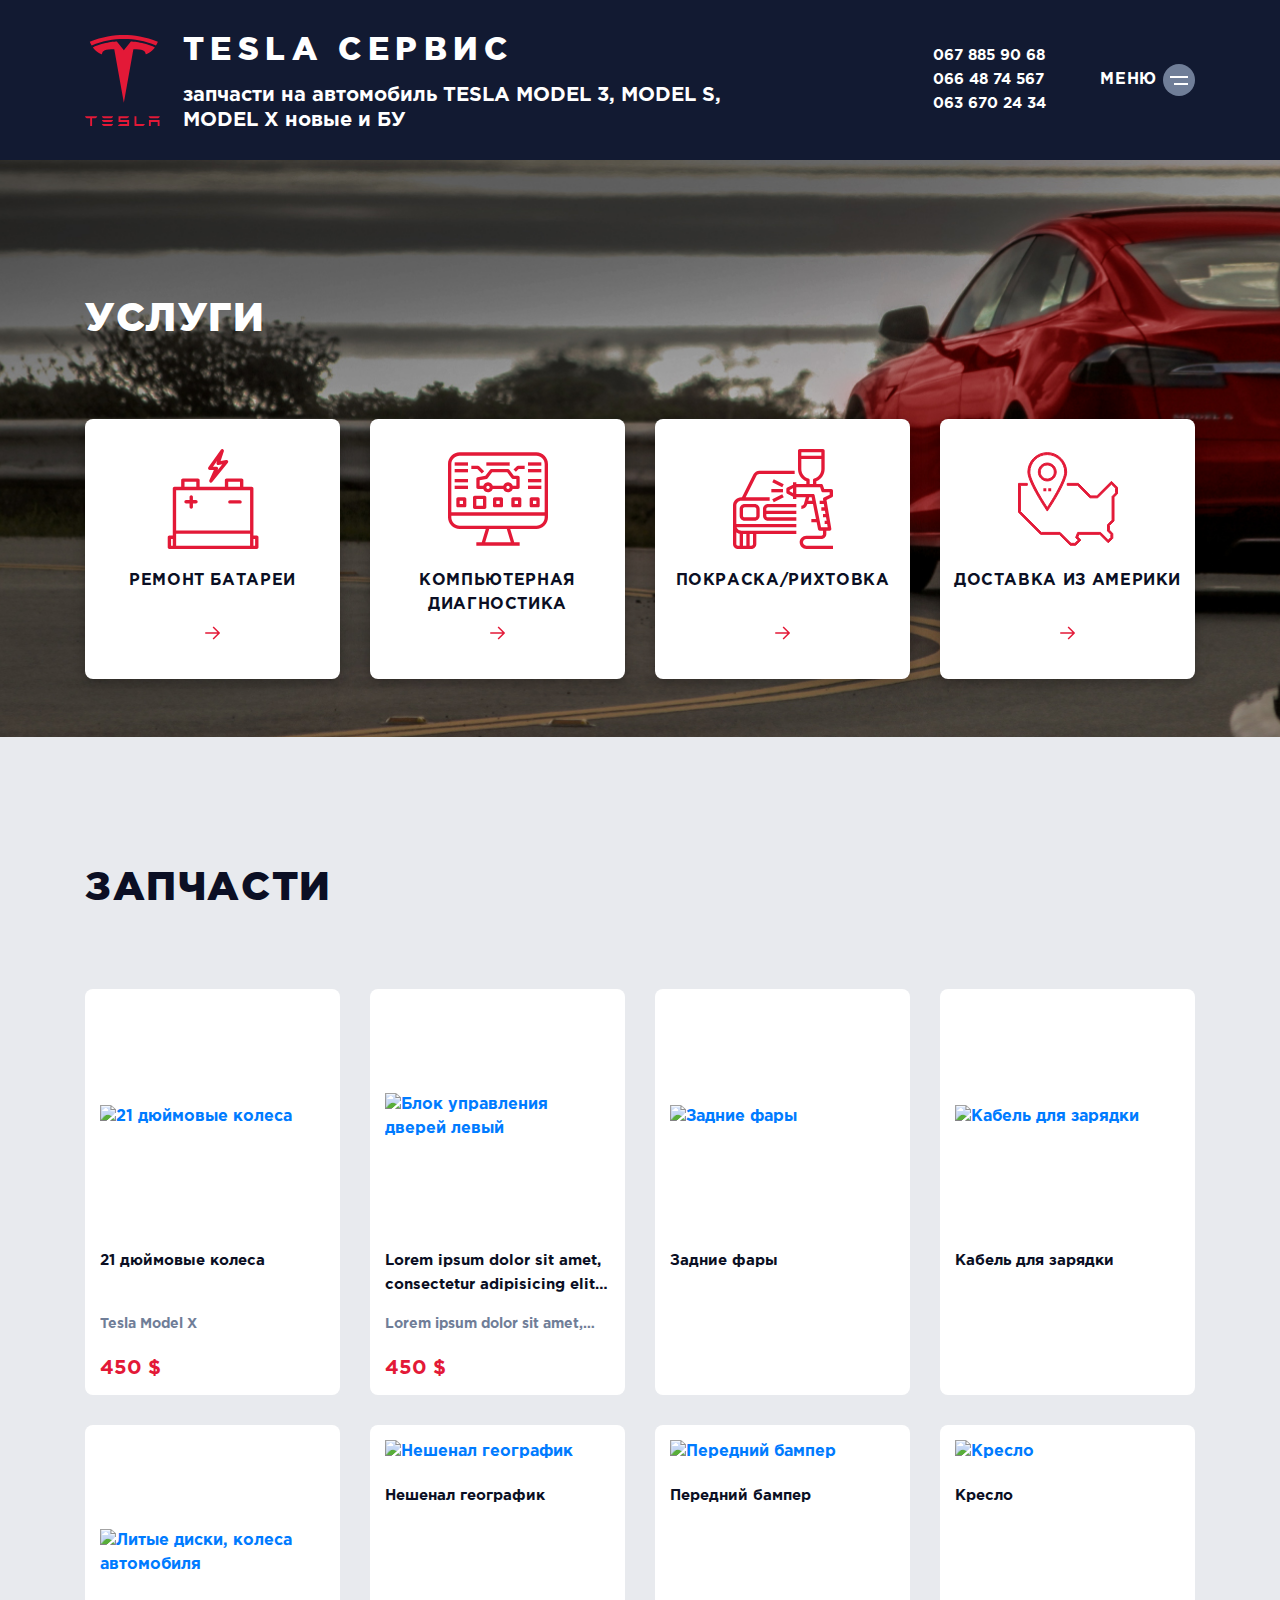
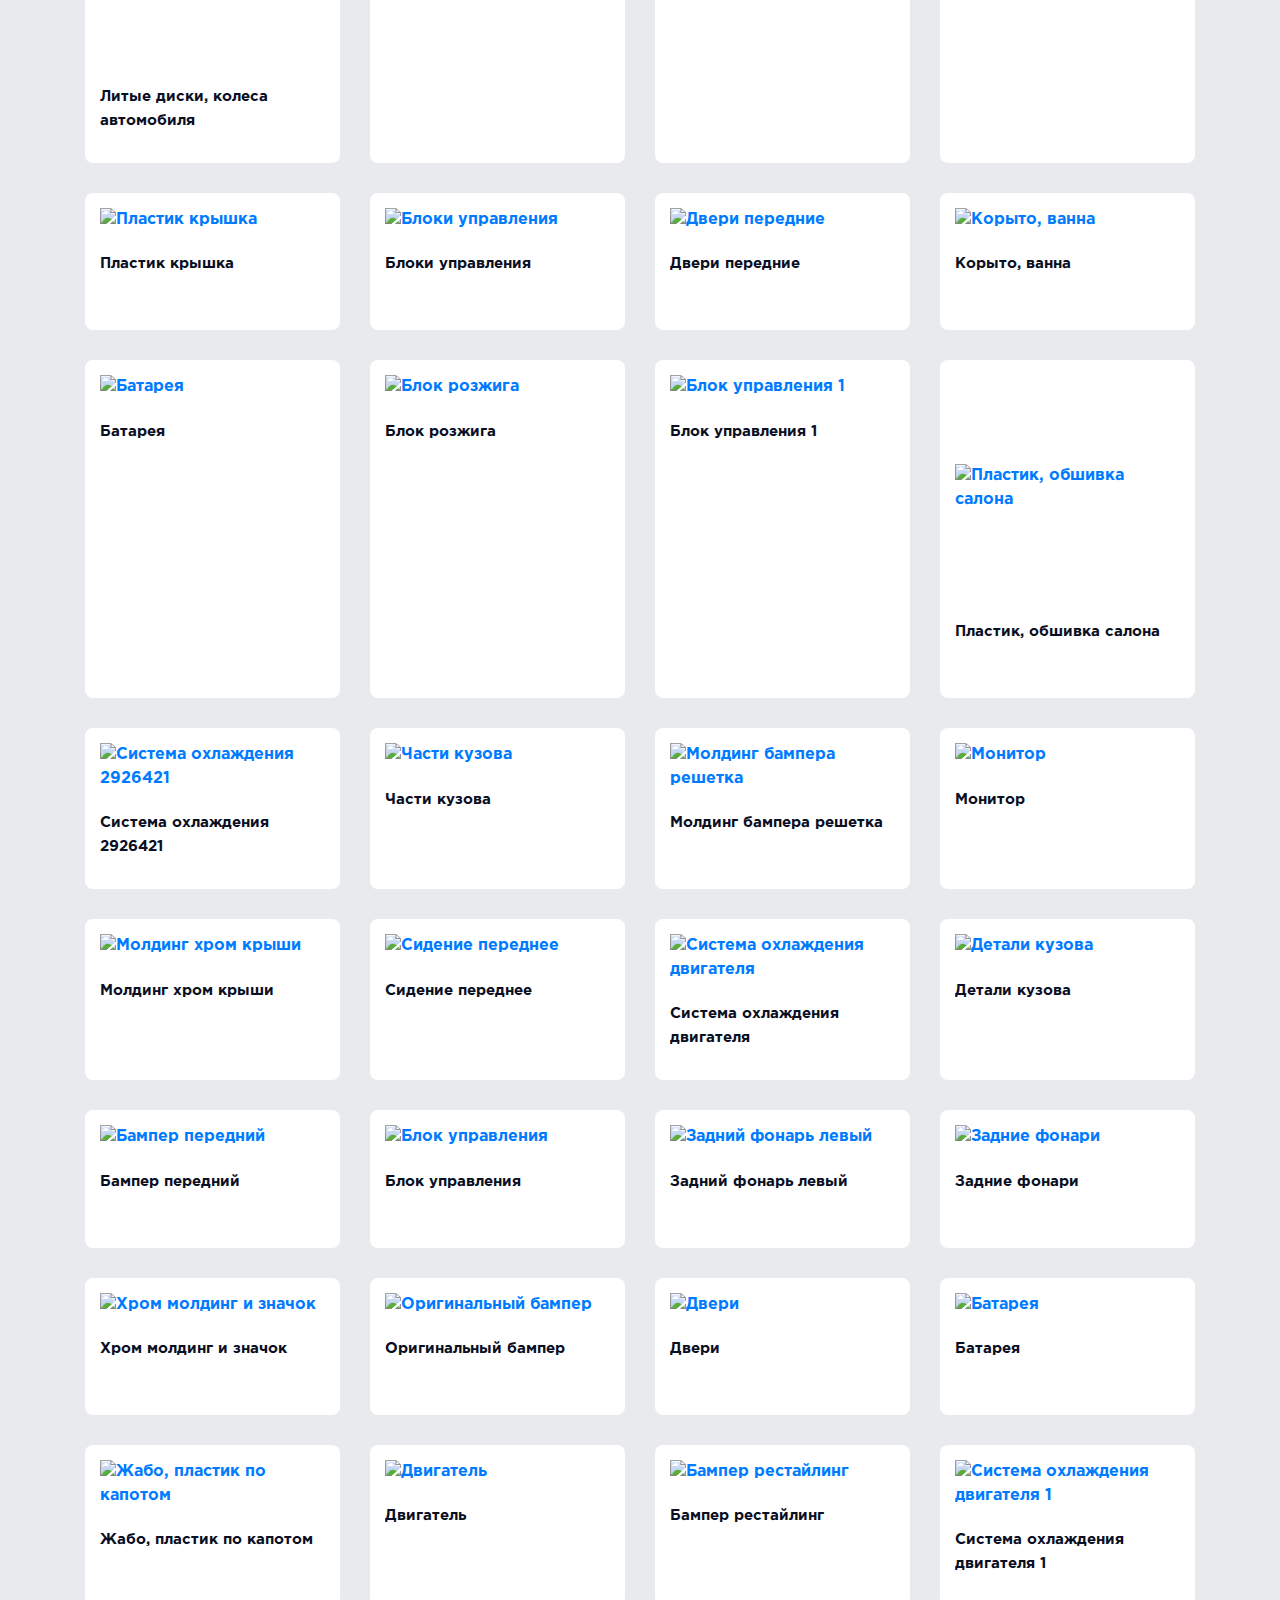
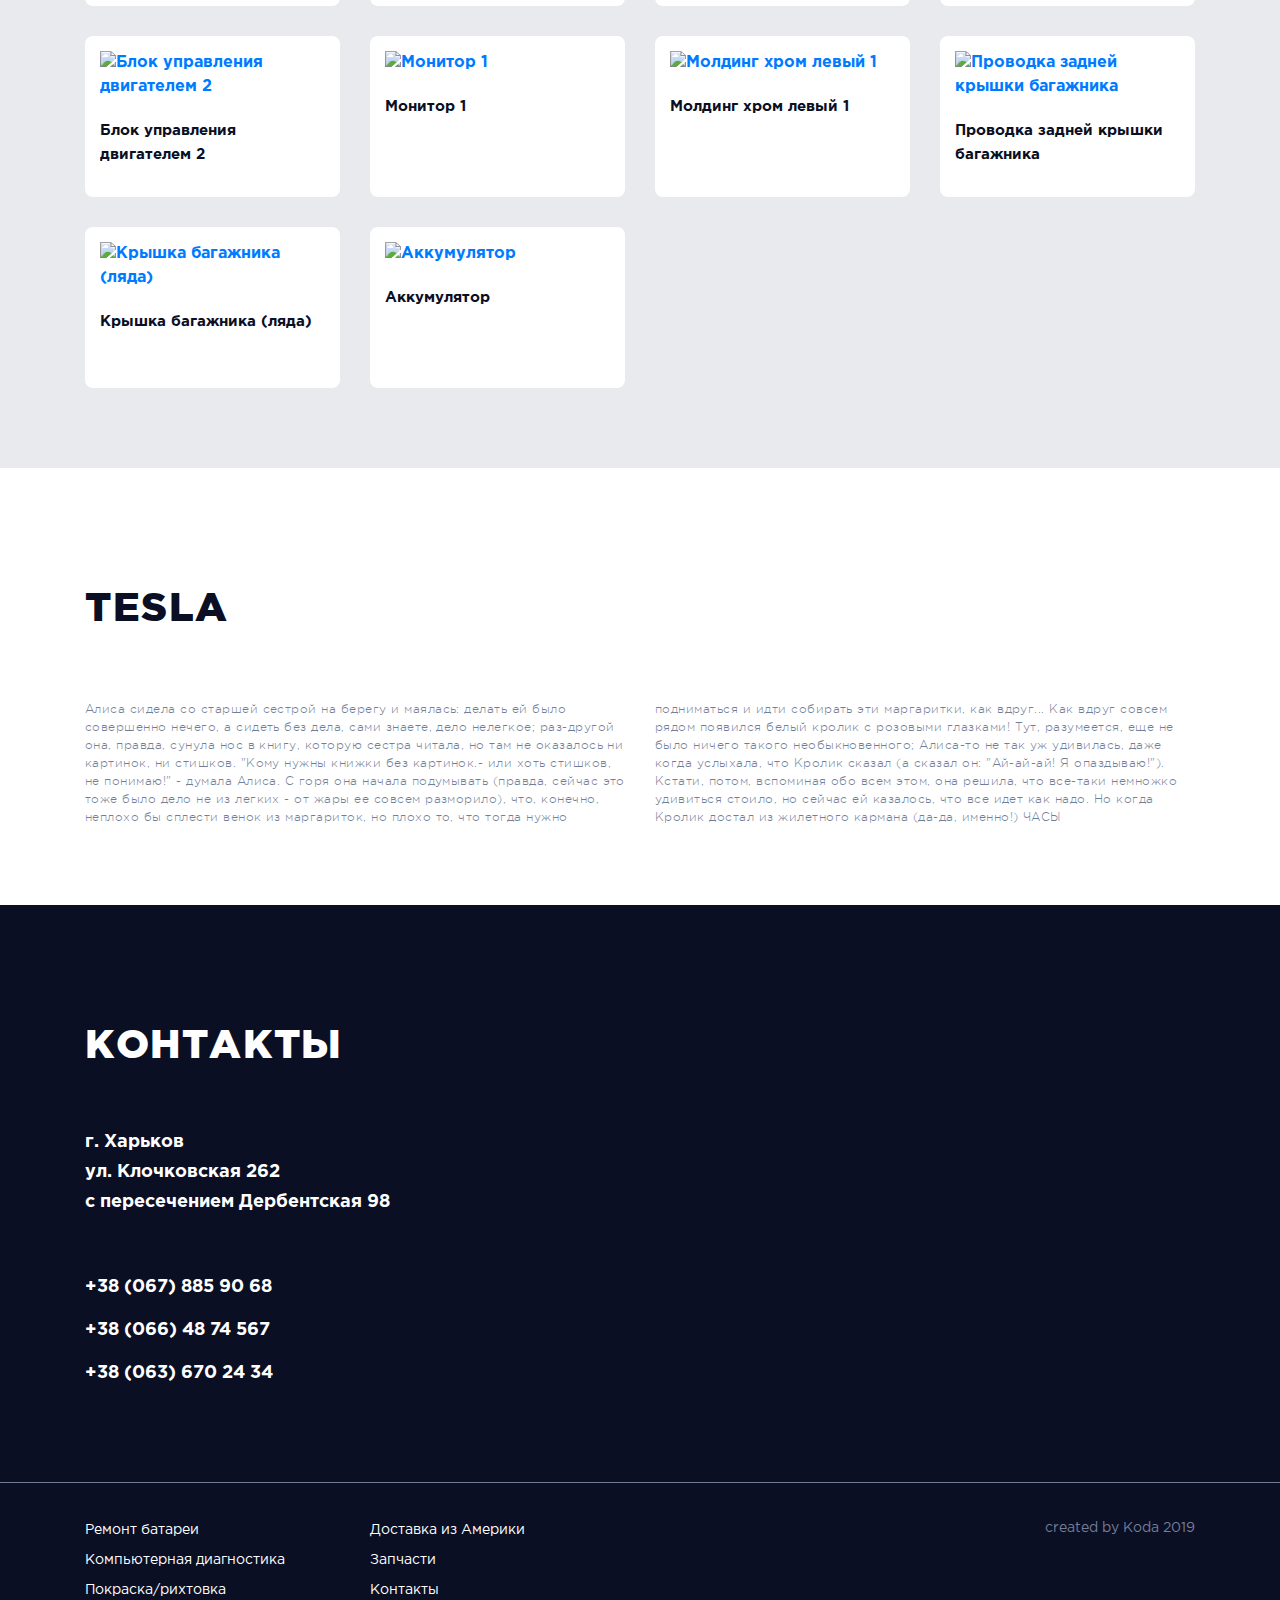
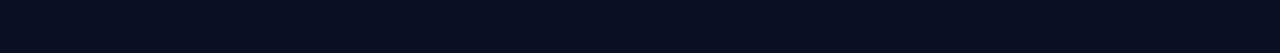
==== commit ff6ba330: "prod card fixes" ====
--- a/index.html
+++ b/index.html
@@ -128,8 +128,9 @@
                     <div class="img-wrap">
                          <img src="http://teslaservice.kharkov.ua/photos/cat2.jpeg " title="21 дюймовые колеса" alt="21 дюймовые колеса">
                     </div>
-
                     <div class="about">21 дюймовые колеса</div>
+                    <div class="spare-name">Tesla Model X</div>
+                    <div class="spare-price">450 <span>$</span></div>
                 </a>
             </div>
             <div class="spare-card">
@@ -137,7 +138,9 @@
                     <div class="img-wrap">
                     <img src="http://teslaservice.kharkov.ua/photos/cat3.jpeg " title="Блок управления дверей левый" alt="Блок управления дверей левый">
                     </div>
-                    <div class="about">Блок управления дверей левый</div>
+                    <div class="about">Lorem ipsum dolor sit amet, consectetur adipisicing elit. Architecto labore laudantium nulla perspiciatis. Alias aliquam commodi cum iure maiores perferendis repellat sunt totam vero voluptas. Amet asperiores quaerat sapiente vero.</div>
+                    <div class="spare-name">Lorem ipsum dolor sit amet, consectetur adipisicing elit. Ab cumque doloremque doloribus eum excepturi facere inventore molestiae provident quisquam quod rerum sint totam, velit? Consectetur fugit labore saepe similique voluptatem.</div>
+                    <div class="spare-price">450 <span>$</span></div>
                 </a>
             </div>
             <div class="spare-card">
--- a/css/main.css
+++ b/css/main.css
@@ -1,2 +1,2 @@
-@media (max-width:1199.98px){.section-2 .spares-wrap{-ms-grid-columns:(1fr)[3];grid-template-columns:repeat(3, 1fr)}body header{min-height:64px}body header .logo img{max-height:48px}body header .brand-name{margin:0;font-size:14px;letter-spacing:0.2em;line-height:inherit}body .r-side .tel-list{display:none;position:absolute;min-width:152px;top:calc(100% + 8px);left:-53px;margin:0!important;background:#FFFFFF;-webkit-box-shadow:0px 4px 12px rgba(0, 0, 0, 0.25);box-shadow:0px 4px 12px rgba(0, 0, 0, 0.25);border-radius:0 0 8px 8px;text-align:center;padding:10px 0}body .r-side .tel-list li{min-height:30px}body .r-side .tel-list a{color:#0B0F24}}@media (max-width:991.98px){.section-1 .home-services{-ms-grid-columns:1fr;grid-template-columns:1fr;grid-row-gap:30px}.section-1 .home-services a{-webkit-box-orient:horizontal;-webkit-box-direction:normal;-ms-flex-direction:row;flex-direction:row;-webkit-box-pack:justify;-ms-flex-pack:justify;justify-content:space-between}.section-2 .spares-wrap{-ms-grid-columns:(1fr)[2];grid-template-columns:repeat(2, 1fr)}.product .product-image{padding:0}.spares-wrap .spare-card .img-wrap{height:300px}}@media (max-width:767.98px){body h1{font-size:20px;line-height:30px}body .default-page,body .section-1,body .section-2,body .section-3,body .section-4{padding:65px 0 45px}body .section-1{background-image:none!important;background-color:#E31937}body .section-1 h1{margin-bottom:40px}body .section-1 .service-card{padding-left:15px;padding-right:15px}body .section-1 .service-card .icon{width:30px;height:30px}body .section-1 .service-card a{padding:20px 10px}body .section-1 .text{margin-top:0;font-size:14px}body .section-2 h1{margin-bottom:40px}body .section-2 .spares-wrap{grid-column-gap:4px;grid-row-gap:4px}body .section-2 .about{margin:2px 0 3px;font-size:9px;line-height:14px}body .section-2 .spare-price{font-size:14px;line-height:24px}body .section-2 .spare-name{margin-bottom:6px;font-size:9px;line-height:14px}body .section-3 .tesla-info{margin-top:30px}body .section-4 h1{margin-bottom:22px}body .section-4 .address{margin-bottom:6px;font-size:14px}body .section-4 .phones-list{margin-bottom:30px}body .section-4 .phones-list li{min-height:32px}body .section-4 .phones-list li a{font-size:14px}body .product{padding:10px 0 72px}body .product .back-btn{margin-bottom:32px}body .product .back-btn a{font-size:12px}body .product .product-image{margin-bottom:28px}body .product h1{line-height:30px;margin-bottom:14px}body .product .product-price{margin-bottom:38px}body .product .spec,body .product h2{font-size:13px;line-height:20px}body .product hr{margin:60px 0 71px}body .default-page h1{margin-bottom:40px}body .default-page p{font-size:12px;line-height:18px}.spares-wrap .spare-card .img-wrap{height:223px}}@media (max-width:575.98px){.spares-wrap .spare-card .img-wrap{height:140px}}@media (min-width:992px){.home-services .arrow-icon{margin-top:auto}.service-card:hover{background:#E31937}.service-card:hover .arrow-icon{-webkit-transform:translate3d(5px, 0, 0);transform:translate3d(5px, 0, 0)}.service-card:hover .arrow-icon g{stroke:#FFFFFF}.service-card:hover .arrow-icon--circle{stroke-dashoffset:0}.service-card:first-child:hover .icon{background-image:url("../images/battery_hover.svg")}  .service-card:nth-child(2):hover .icon{background-image:url("../images/car_hover.svg")}  .service-card:nth-child(3):hover .icon{background-image:url("../images/spray-gun_hover.svg")}  .service-card:nth-child(4):hover .icon{background-image:url("../images/usa_hover.svg")}  .service-card a:hover{text-decoration:none;color:#ffffff}  .section-3 .tesla-info{-webkit-column-count:2;column-count:2;-webkit-column-gap:30px;column-gap:30px}  .sidebar.scrolled{top:0;left:0;right:auto;min-height:auto;min-width:100%;padding:12px 0;display:-webkit-box;display:-ms-flexbox;display:flex;-webkit-box-align:center;-ms-flex-align:center;align-items:center;-webkit-box-pack:center;-ms-flex-pack:center;justify-content:center}  .sidebar.scrolled .close-menu{display:none}  .sidebar.scrolled .nav-menu{padding:0}  .sidebar.scrolled .nav-menu li{display:inline-block}  .nav-phones a,.sidebar.scrolled .nav-menu li a{font-size:15px;position:relative}  .nav-phones a:after,.nav-phones a:before,.sidebar.scrolled .nav-menu li a:after,.sidebar.scrolled .nav-menu li a:before{content:'';position:absolute;bottom:-5px;left:0;right:0;height:2px;background-color:#E31937}  .nav-phones a:before,.sidebar.scrolled .nav-menu li a:before{opacity:0;-webkit-transform:translateY(-20px);-ms-transform:translateY(-20px);transform:translateY(-20px);-webkit-transition:opacity 0s, -webkit-transform 0s cubic-bezier(0.175, 0.885, 0.32, 1.275);transition:opacity 0s, -webkit-transform 0s cubic-bezier(0.175, 0.885, 0.32, 1.275);-o-transition:transform 0s cubic-bezier(0.175, 0.885, 0.32, 1.275), opacity 0s;transition:transform 0s cubic-bezier(0.175, 0.885, 0.32, 1.275), opacity 0s;transition:transform 0s cubic-bezier(0.175, 0.885, 0.32, 1.275), opacity 0s, -webkit-transform 0s cubic-bezier(0.175, 0.885, 0.32, 1.275)}  .nav-phones a:after,.sidebar.scrolled .nav-menu li a:after{opacity:0;-webkit-transform:translateY(20px/2);-ms-transform:translateY(20px/2);transform:translateY(20px/2);-webkit-transition:opacity 0.2s, -webkit-transform 0.2s cubic-bezier(0.175, 0.885, 0.32, 1.275);transition:opacity 0.2s, -webkit-transform 0.2s cubic-bezier(0.175, 0.885, 0.32, 1.275);-o-transition:transform 0.2s cubic-bezier(0.175, 0.885, 0.32, 1.275), opacity 0.2s;transition:transform 0.2s cubic-bezier(0.175, 0.885, 0.32, 1.275), opacity 0.2s;transition:transform 0.2s cubic-bezier(0.175, 0.885, 0.32, 1.275), opacity 0.2s, -webkit-transform 0.2s cubic-bezier(0.175, 0.885, 0.32, 1.275)}  .nav-phones a:focus,.nav-phones a:hover,.sidebar.scrolled .nav-menu li a:focus,.sidebar.scrolled .nav-menu li a:hover{text-decoration:none}  .nav-phones a:focus:after,.nav-phones a:focus:before,.nav-phones a:hover:after,.nav-phones a:hover:before,.sidebar.scrolled .nav-menu li a:focus:after,.sidebar.scrolled .nav-menu li a:focus:before,.sidebar.scrolled .nav-menu li a:hover:after,.sidebar.scrolled .nav-menu li a:hover:before{opacity:1;-webkit-transform:translateY(0);-ms-transform:translateY(0);transform:translateY(0)}  .nav-phones a:focus:before,.nav-phones a:hover:before,.sidebar.scrolled .nav-menu li a:focus:before,.sidebar.scrolled .nav-menu li a:hover:before{-webkit-transition:opacity 0.2s, -webkit-transform 0.2s cubic-bezier(0.175, 0.885, 0.32, 1.275);transition:opacity 0.2s, -webkit-transform 0.2s cubic-bezier(0.175, 0.885, 0.32, 1.275);-o-transition:transform 0.2s cubic-bezier(0.175, 0.885, 0.32, 1.275), opacity 0.2s;transition:transform 0.2s cubic-bezier(0.175, 0.885, 0.32, 1.275), opacity 0.2s;transition:transform 0.2s cubic-bezier(0.175, 0.885, 0.32, 1.275), opacity 0.2s, -webkit-transform 0.2s cubic-bezier(0.175, 0.885, 0.32, 1.275)}  .nav-phones a:focus:after,.nav-phones a:hover:after,.sidebar.scrolled .nav-menu li a:focus:after,.sidebar.scrolled .nav-menu li a:hover:after{-webkit-transition:opacity 0s 0.2s, -webkit-transform 0s 0.2s cubic-bezier(0.175, 0.885, 0.32, 1.275);transition:opacity 0s 0.2s, -webkit-transform 0s 0.2s cubic-bezier(0.175, 0.885, 0.32, 1.275);-o-transition:transform 0s 0.2s cubic-bezier(0.175, 0.885, 0.32, 1.275), opacity 0s 0.2s;transition:transform 0s 0.2s cubic-bezier(0.175, 0.885, 0.32, 1.275), opacity 0s 0.2s;transition:transform 0s 0.2s cubic-bezier(0.175, 0.885, 0.32, 1.275), opacity 0s 0.2s, -webkit-transform 0s 0.2s cubic-bezier(0.175, 0.885, 0.32, 1.275)}  .nav-phones{position:relative;padding:0 25px 0 0;cursor:pointer}  .nav-phones li{list-style-type:none;margin-left:17px}  .nav-phones a{font-family:'GothamProBold';font-size:15px;color:#ffffff}  .nav-phones:after{line-height:4px;width:10px;position:absolute;content:url("../images/shevron.svg");display:inline-block;right:5px;top:10px;-webkit-transform:rotate(180deg);-ms-transform:rotate(180deg);transform:rotate(180deg);-webkit-transform-origin:center;-ms-transform-origin:center;transform-origin:center;-webkit-transition:-webkit-transform .2s;transition:-webkit-transform .2s;-o-transition:transform .2s;transition:transform .2s;transition:transform .2s, -webkit-transform .2s}  .nav-phones.active:after{-webkit-transform:rotate(0);-ms-transform:rotate(0);transform:rotate(0)}  .nav-phones.active a:after{content:'';position:absolute;bottom:-5px;left:0;right:0;height:2px;background-color:#E31937;opacity:1}}.section-1{background-size:cover;background-position:center;min-height:577px;display:-webkit-box;display:-ms-flexbox;display:flex;-webkit-box-align:center;-ms-flex-align:center;align-items:center;padding:120px 0 48px}  .section-1 h1{color:#ffffff;margin-bottom:75px}  .home-services{display:-ms-grid;display:grid;-ms-grid-columns:(1fr)[4];grid-template-columns:repeat(4, 1fr);grid-column-gap:30px}  .service-card{background:#FFFFFF;-webkit-box-shadow:0px 4px 12px rgba(0, 0, 0, 0.25);box-shadow:0px 4px 12px rgba(0, 0, 0, 0.25);border-radius:8px;-webkit-transition:background .2s ease-in;-o-transition:background .2s ease-in;transition:background .2s ease-in}  .service-card a{color:#0B0F24;display:-webkit-box;display:-ms-flexbox;display:flex;-webkit-box-orient:vertical;-webkit-box-direction:normal;-ms-flex-direction:column;flex-direction:column;-webkit-box-align:center;-ms-flex-align:center;align-items:center;width:100%;height:100%;padding:30px 10px}  .service-card .icon{width:100px;height:100px;background-position:center;background-repeat:no-repeat;background-size:contain}  .service-card .text{font-family:'GothamProBold';letter-spacing:0.04em;text-transform:uppercase;font-size:16px;text-align:center;margin-top:20px}  .service-card:first-child .icon{background-image:url("../images/battery.svg")}  .service-card:nth-child(2) .icon{background-image:url("../images/car.svg")}  .service-card:nth-child(3) .icon{background-image:url("../images/spray-gun.svg")}  .service-card:nth-child(4) .icon{background-image:url("../images/usa.svg")}  .arrow-icon{position:relative;-webkit-transition:-webkit-transform 0.3s ease;transition:-webkit-transform 0.3s ease;-o-transition:transform 0.3s ease;transition:transform 0.3s ease;transition:transform 0.3s ease, -webkit-transform 0.3s ease;vertical-align:middle}  .arrow-icon--circle{-webkit-transition:stroke-dashoffset .3s ease;-o-transition:stroke-dashoffset .3s ease;transition:stroke-dashoffset .3s ease;stroke-dasharray:95;stroke-dashoffset:95}  .section-2{padding:122px 0 80px;background:rgba(112, 126, 152, 0.16)}  .section-2 h1{margin-bottom:76px}  .spares-wrap{display:-ms-grid;display:grid;-ms-grid-columns:(1fr)[4];grid-template-columns:repeat(4, 1fr);grid-column-gap:30px;-ms-grid-rows:auto;grid-template-rows:auto;grid-row-gap:30px}  .spare-card{background:#FFFFFF;border-radius:8px;-webkit-transition:.2s ease;-o-transition:.2s ease;transition:.2s ease}  .spare-card .img-wrap{width:100%;height:225px;display:-webkit-box;display:-ms-flexbox;display:flex;-webkit-box-align:center;-ms-flex-align:center;align-items:center;-webkit-box-pack:center;-ms-flex-pack:center;justify-content:center}  .spare-card:hover{-webkit-box-shadow:0px 0px 16px rgba(0, 0, 0, 0.32);box-shadow:0px 0px 16px rgba(0, 0, 0, 0.32)}  .spare-card a{display:block;width:100%;height:100%;padding:15px;font-family:'GothamProBold'}  .spare-card a:hover{text-decoration:none}  .spare-card img{max-width:100%;width:100%;max-height:100%;-o-object-fit:contain;object-fit:contain}  .spare-card .about{font-family:'GothamProBold';font-size:15px;line-height:24px;color:#0B0F24;overflow:hidden;display:-webkit-box;-webkit-line-clamp:2;-webkit-box-orient:vertical;margin:20px 0 15px}  .spare-card .spare-name{font-family:'GothamProBold';color:#707E98;font-size:14px;line-height:24px;margin-bottom:20px}  .spare-card .spare-price{color:#E31937;font-size:20px;line-height:24px}  @-moz-document url-prefix(){.spare-card .about{max-height:48px;overflow:hidden}}  .section-3{padding:112px 0 79px}  .section-3 .tesla-info{margin-top:66px;font-family:'GothamProLight';font-size:12px;line-height:18px;letter-spacing:0.04em;color:#707E98}  .section-4{background-color:#0B0F24;color:#ffffff;padding:112px 0 79px}  .section-4 h1{color:#ffffff;margin-bottom:56px}  .section-4 .address{font-family:'GothamProBold';font-size:18px;line-height:30px;margin-bottom:57px}  .section-4 .map-wrap iframe{width:100%;max-height:368px}  .section-4 .phones-list{list-style-type:none;margin:0;padding:0}  .section-4 .phones-list li{min-height:43px}  .section-4 .phones-list a{font-family:'GothamProBold';color:#ffffff;font-size:18px}  .product{background:#e8eaef;min-height:calc(100vh - 325px);padding:44px 0 210px}  .product hr{height:2px;color:#E31937;border:none;background-color:#E31937;margin:65px 0 97px}  .product .back-btn{margin-bottom:45px;padding-left:15px;position:relative}  .product .back-btn a{color:#121A32;letter-spacing:0.04em;text-transform:uppercase;font-size:16px;font-family:'GothamProBold'}  .product .back-btn span{position:absolute;left:0}  .product .back-btn:hover span{-webkit-animation:rotate-center 0.3s ease-in-out both;animation:rotate-center 0.3s ease-in-out both}  .product .back-btn:hover a{text-decoration:none}  .product-image{background:#FFFFFF;border-radius:8px;padding:25px}  .product-image img{width:100%;max-width:100%}  .product-descr h1{line-height:54px;word-wrap:break-word}  .product-descr .rent{font-family:'GothamProBold';color:#707E98;font-size:14px}  .product-descr .product-price{font-family:'GothamProBold';color:#E31937;font-size:20px;line-height:24px;margin:5px 0 30px}  .product-descr h2{font-family:'GothamProBold';color:#0B0F24;font-size:15px;line-height:24px;margin-bottom:0}  .product-descr .spec{font-size:15px;line-height:24px}  @-webkit-keyframes rotate-center{0%{-webkit-transform:rotate(0);transform:rotate(0)}to{-webkit-transform:rotate(360deg);transform:rotate(360deg)}}  @keyframes rotate-center{0%{-webkit-transform:rotate(0);transform:rotate(0)}to{-webkit-transform:rotate(360deg);transform:rotate(360deg)}}  .spinner-wrap{position:fixed;top:0;left:0;width:100vw;height:100vh;background:#0B0F24;display:-webkit-box;display:-ms-flexbox;display:flex;-webkit-box-align:center;-ms-flex-align:center;align-items:center;z-index:100}  .spinner{position:relative;margin:auto;-webkit-box-sizing:border-box;box-sizing:border-box;background-clip:padding-box;width:200px;height:200px;border-radius:100px;border:4px solid rgba(255, 255, 255, 0.1);-webkit-mask:-webkit-gradient(linear, left top, left bottom, from(rgba(0, 0, 0, 0.1)), color-stop(90%, #000000));-webkit-mask:-webkit-linear-gradient(rgba(0, 0, 0, 0.1), #000000 90%);-webkit-transform-origin:50% 60%;-ms-transform-origin:50% 60%;transform-origin:50% 60%;-webkit-transform:perspective(200px) rotateX(66deg);transform:perspective(200px) rotateX(66deg);-webkit-animation:spinner-wiggle 1.2s infinite;animation:spinner-wiggle 1.2s infinite}  .spinner:after,.spinner:before{content:"";position:absolute;margin:-4px;-webkit-box-sizing:inherit;box-sizing:inherit;width:inherit;height:inherit;border-radius:inherit;opacity:.05;border:inherit;border-color:transparent;-webkit-animation:spinner-spin 1.2s cubic-bezier(0.6, 0.2, 0, 0.8) infinite, spinner-fade 1.2s linear infinite;animation:spinner-spin 1.2s cubic-bezier(0.6, 0.2, 0, 0.8) infinite, spinner-fade 1.2s linear infinite}  .spinner:before{border-top-color:#E31937}  .spinner:after{border-top-color:#ffffff;-webkit-animation-delay:0.3s;animation-delay:0.3s}  @-webkit-keyframes spinner-spin{to{-webkit-transform:rotate(360deg);transform:rotate(360deg)}}  @keyframes spinner-spin{to{-webkit-transform:rotate(360deg);transform:rotate(360deg)}}  @-webkit-keyframes spinner-fade{20%{opacity:.1}40%{opacity:1}60%{opacity:.1}}  @keyframes spinner-fade{20%{opacity:.1}40%{opacity:1}60%{opacity:.1}}@font-face{font-family:'GothamProRegular';src:url("../fonts/GothamProRegular/GothamProRegular.eot");src:url("../fonts/GothamProRegular/GothamProRegular.eot?iefix") format("eot"), url("../fonts/GothamProRegular/GothamProRegular.woff") format("woff"), url("../fonts/GothamProRegular/GothamProRegular.ttf") format("truetype");font-weight:normal;font-style:normal}@font-face{font-family:'GothamProBold';src:url("../fonts/GothamProBold/GothamProBold.eot");src:url("../fonts/GothamProBold/GothamProBold.eot?iefix") format("eot"), url("../fonts/GothamProBold/GothamProBold.woff") format("woff"), url("../fonts/GothamProBold/GothamProBold.ttf") format("truetype");font-weight:normal;font-style:normal}@font-face{font-family:'GothamProLight';src:url("../fonts/GothamProLight/GothamProLight.eot");src:url("../fonts/GothamProLight/GothamProLight.eot?iefix") format("eot"), url("../fonts/GothamProLight/GothamProLight.woff") format("woff"), url("../fonts/GothamProLight/GothamProLight.ttf") format("truetype");font-weight:normal;font-style:normal}@font-face{font-family:'GothamProBlack';src:url("../fonts/GothamProBlack/GothamProBlack.eot");src:url("../fonts/GothamProBlack/GothamProBlack.eot?iefix") format("eot"), url("../fonts/GothamProBlack/GothamProBlack.woff") format("woff"), url("../fonts/GothamProBlack/GothamProBlack.ttf") format("truetype");font-weight:normal;font-style:normal}  body{font-family:'GothamProRegular'}  h1{font-family:'GothamProBlack';letter-spacing:0.04em;text-transform:uppercase;font-size:40px;line-height:30px;color:#0B0F24}  header{min-height:160px;background-color:#121A32;-webkit-box-align:center;-ms-flex-align:center;align-items:center;color:#ffffff;display:-webkit-box;display:-ms-flexbox;display:flex}  header .container{height:100%}  header.fixed{position:fixed;width:100%;z-index:20}  .top-header{display:-webkit-box;display:-ms-flexbox;display:flex;-webkit-box-pack:justify;-ms-flex-pack:justify;justify-content:space-between}  .l-side{display:-webkit-box;display:-ms-flexbox;display:flex;-webkit-box-align:center;-ms-flex-align:center;align-items:center}  .tel-list.onScroll{display:none;position:fixed;top:72px;padding:14px 14px 14px 0!important;margin:0 0 0 15px!important;background:#FFFFFF;-webkit-box-shadow:0px 4px 12px rgba(0, 0, 0, 0.25);box-shadow:0px 4px 12px rgba(0, 0, 0, 0.25);border-radius:0 0 8px 8px;z-index:10}  .tel-list.onScroll a{color:#121A32!important;border-left:4px solid transparent;padding-left:10px}  .tel-list.onScroll a:hover{border-left:4px solid #E31937;color:#E31937;text-decoration:none}  .logo{margin-right:23px}  .brand-name{font-family:'GothamProBlack';font-size:32px;line-height:40px;letter-spacing:0.2em;text-transform:uppercase;margin-bottom:15px}  .brand-descr{font-family:'GothamProBold';font-size:20px;line-height:40px;line-height:25px}  .r-side{display:-webkit-box;display:-ms-flexbox;display:flex;-webkit-box-align:center;-ms-flex-align:center;align-items:center;position:relative}  .r-side .tel-list{list-style-type:none;margin:0 54px 0 0;padding:0}  .r-side .tel-list a{font-family:'GothamProBold';color:#ffffff;font-size:15px}  .phones-toggler{background:url("../images/mobile-alt-solid.svg") no-repeat center #707E98;width:32px;height:32px;border-radius:50%;display:-webkit-box;display:-ms-flexbox;display:flex;-webkit-box-align:center;-ms-flex-align:center;align-items:center;-webkit-box-pack:center;-ms-flex-pack:center;justify-content:center;margin-right:12px}  .menu-toggler{display:-webkit-box;display:-ms-flexbox;display:flex;-webkit-box-align:center;-ms-flex-align:center;align-items:center}  .menu-toggler>span{font-family:'GothamProBold';font-size:16px;letter-spacing:0.04em;text-transform:uppercase;margin-right:6px}  .menu-toggler .menu-btn{width:32px;height:32px;background-color:#707E98;border-radius:50%;display:-webkit-box;display:-ms-flexbox;display:flex;-webkit-box-align:end;-ms-flex-align:end;align-items:flex-end;-webkit-box-pack:center;-ms-flex-pack:center;justify-content:center;-webkit-box-orient:vertical;-webkit-box-direction:normal;-ms-flex-direction:column;flex-direction:column;cursor:pointer}  .menu-toggler .menu-btn span{height:2px;background-color:#ffffff;-webkit-transition:.2s ease;-o-transition:.2s ease;transition:.2s ease;margin-right:7px}  .menu-toggler .menu-btn span:first-child{width:18px;margin-bottom:5px}  .menu-toggler .menu-btn span:last-child{width:14px}  .menu-toggler .menu-btn:hover span:first-child{width:12px}  .menu-toggler .menu-btn:hover span:last-child{width:18px}  .sidebar{padding:65px 0;position:fixed;top:0;right:-100vw;min-height:100vh;min-width:40vw;background-color:#0B0F24;z-index:2}  .sidebar .nav-menu{list-style-type:none;margin:0;padding:0}  .sidebar .nav-menu li{padding:12px 0;margin-right:15px}  .sidebar .nav-menu li a{font-family:'GothamProBold';font-size:24px;color:#FFFFFF;-webkit-transition:.2s;-o-transition:.2s;transition:.2s}  .sidebar.opened{right:0}  .sidebar.opened .nav-menu li a{padding-left:13px;border-left:4px solid transparent}  .sidebar.opened .nav-menu li a:hover{border-left:4px solid #E31937;text-decoration:none}  .sidebar.opened .nav-phones{visibility:hidden}  .sidebar:not(.scrolled){-webkit-transition:all 0.6s cubic-bezier(0.23, 1, 0.32, 1);-o-transition:all 0.6s cubic-bezier(0.23, 1, 0.32, 1);transition:all 0.6s cubic-bezier(0.23, 1, 0.32, 1)}  .close-menu{display:-webkit-box;display:-ms-flexbox;display:flex;-webkit-box-pack:center;-ms-flex-pack:center;justify-content:center;-webkit-box-align:center;-ms-flex-align:center;align-items:center;font-family:'GothamProBold';color:#707E98;font-size:16px;letter-spacing:0.04em;text-transform:uppercase;cursor:pointer;width:-webkit-fit-content;width:-moz-fit-content;width:fit-content;margin:0 auto 38px}  .close-menu .close-btn{background:url("../images/Cross.svg") no-repeat center;height:32px;width:32px;border-radius:50%;background-color:#707E98;margin-left:5px}  .close-menu span{position:relative}  .close-menu span:after{position:absolute;bottom:0;left:0;content:'';display:inline-block;height:2px;background-color:#E31937;width:0;-webkit-transition:.2s ease-in-out;-o-transition:.2s ease-in-out;transition:.2s ease-in-out}  .close-menu:hover span:after{width:100%}  .footer-nav{margin:0;padding:0;list-style-type:none}  .footer-nav li{min-height:30px}  .footer-nav a{font-family:'GothamProRegular';font-size:14px;color:#FFFFFF}  footer{font-family:'GothamProRegular';background-color:#0B0F24;padding:35px 0 45px;border-top:1px solid #707E98}  footer address{color:#707E98;font-size:14px;font-style:normal;text-align:right}  footer address a{color:#707E98}  footer address a:hover{color:#707E98}  .swing-in-top-fwd{-webkit-animation:swing-in-top-fwd 0.5s cubic-bezier(0.175, 0.885, 0.32, 1.275) both;animation:swing-in-top-fwd 0.5s cubic-bezier(0.175, 0.885, 0.32, 1.275) both}  @-webkit-keyframes swing-in-top-fwd{0%{-webkit-transform:rotateX(-100deg);transform:rotateX(-100deg);-webkit-transform-origin:top;transform-origin:top;opacity:0}to{-webkit-transform:rotateX(0deg);transform:rotateX(0deg);-webkit-transform-origin:top;transform-origin:top;opacity:1}}  @keyframes swing-in-top-fwd{0%{-webkit-transform:rotateX(-100deg);transform:rotateX(-100deg);-webkit-transform-origin:top;transform-origin:top;opacity:0}to{-webkit-transform:rotateX(0deg);transform:rotateX(0deg);-webkit-transform-origin:top;transform-origin:top;opacity:1}}  .contacts{background-color:#E5E5E5;min-height:calc(100vh - 325px)}  .contacts .section-4{background-color:transparent;color:#121A32}  .contacts h1{color:#121A32}  .contacts .phones-list a{color:#121A32}  .catalog{min-height:calc(100vh - 325px)}  .default-page{min-height:calc(100vh - 325px);padding:122px 0 80px;background:rgba(112, 126, 152, 0.16)}  .default-page h1{margin-bottom:76px}  .default-page p{color:#222222}  .default-page a{color:#222222}
+@media (max-width:1199.98px){.section-2 .spares-wrap{-ms-grid-columns:(1fr)[3];grid-template-columns:repeat(3, 1fr)}body header{min-height:64px}body header .logo img{max-height:48px}body header .brand-name{margin:0;font-size:14px;letter-spacing:0.2em;line-height:inherit}body .r-side .tel-list{display:none;position:absolute;min-width:152px;top:calc(100% + 8px);left:-53px;margin:0!important;background:#FFFFFF;-webkit-box-shadow:0px 4px 12px rgba(0, 0, 0, 0.25);box-shadow:0px 4px 12px rgba(0, 0, 0, 0.25);border-radius:0 0 8px 8px;text-align:center;padding:10px 0}body .r-side .tel-list li{min-height:30px}body .r-side .tel-list a{color:#0B0F24}}@media (max-width:991.98px){.section-1 .home-services{-ms-grid-columns:1fr;grid-template-columns:1fr;grid-row-gap:30px}.section-1 .home-services a{-webkit-box-orient:horizontal;-webkit-box-direction:normal;-ms-flex-direction:row;flex-direction:row;-webkit-box-pack:justify;-ms-flex-pack:justify;justify-content:space-between}.section-2 .spares-wrap{-ms-grid-columns:(1fr)[2];grid-template-columns:repeat(2, 1fr)}.product .product-image{padding:0}.spares-wrap .spare-card .img-wrap{height:300px}}@media (max-width:767.98px){body h1{font-size:20px;line-height:30px}body .default-page,body .section-1,body .section-2,body .section-3,body .section-4{padding:65px 0 45px}body .section-1{background-image:none!important;background-color:#E31937}body .section-1 h1{margin-bottom:40px}body .section-1 .service-card{padding-left:15px;padding-right:15px}body .section-1 .service-card .icon{width:30px;height:30px}body .section-1 .service-card a{padding:20px 10px}body .section-1 .text{margin-top:0;font-size:14px}body .section-2 h1{margin-bottom:40px}body .section-2 .spares-wrap{grid-column-gap:4px;grid-row-gap:4px}body .section-2 .about{margin:2px 0 3px;font-size:9px;line-height:14px;min-height:28px}body .section-2 .spare-price{font-size:14px;line-height:24px}body .section-2 .spare-name{margin-bottom:6px;font-size:9px;line-height:14px;min-height:14px}body .section-3 .tesla-info{margin-top:30px}body .section-4 h1{margin-bottom:22px}body .section-4 .address{margin-bottom:6px;font-size:14px}body .section-4 .phones-list{margin-bottom:30px}body .section-4 .phones-list li{min-height:32px}body .section-4 .phones-list li a{font-size:14px}body .product{padding:10px 0 72px}body .product .back-btn{margin-bottom:32px}body .product .back-btn a{font-size:12px}body .product .product-image{margin-bottom:28px}body .product h1{line-height:30px;margin-bottom:14px}body .product .product-price{margin-bottom:38px}body .product .spec,body .product h2{font-size:13px;line-height:20px}body .product hr{margin:60px 0 71px}body .default-page h1{margin-bottom:40px}body .default-page p{font-size:12px;line-height:18px}.spares-wrap .spare-card .img-wrap{height:223px}}@media (max-width:575.98px){.spares-wrap .spare-card .img-wrap{height:140px}.spares-wrap .spare-card .img-wrap img{max-height:100%}}@media (min-width:992px){.home-services .arrow-icon{margin-top:auto}.service-card:hover{background:#E31937}.service-card:hover .arrow-icon{-webkit-transform:translate3d(5px, 0, 0);transform:translate3d(5px, 0, 0)}.service-card:hover .arrow-icon g{stroke:#FFFFFF}.service-card:hover .arrow-icon--circle{stroke-dashoffset:0}.service-card:first-child:hover .icon{background-image:url("../images/battery_hover.svg")}.service-card:nth-child(2):hover .icon{background-image:url("../images/car_hover.svg")}.service-card:nth-child(3):hover .icon{background-image:url("../images/spray-gun_hover.svg")}.service-card:nth-child(4):hover .icon{background-image:url("../images/usa_hover.svg")}.service-card a:hover{text-decoration:none;color:#ffffff}.section-3 .tesla-info{-webkit-column-count:2;column-count:2;-webkit-column-gap:30px;column-gap:30px}.sidebar.scrolled{top:0;left:0;right:auto;min-height:auto;min-width:100%;padding:12px 0;display:-webkit-box;display:-ms-flexbox;display:flex;-webkit-box-align:center;-ms-flex-align:center;align-items:center;-webkit-box-pack:center;-ms-flex-pack:center;justify-content:center}.sidebar.scrolled .close-menu{display:none}.sidebar.scrolled .nav-menu{padding:0}.sidebar.scrolled .nav-menu li{display:inline-block}.nav-phones a,.sidebar.scrolled .nav-menu li a{font-size:15px;position:relative}.nav-phones a:after,.nav-phones a:before,.sidebar.scrolled .nav-menu li a:after,.sidebar.scrolled .nav-menu li a:before{content:'';position:absolute;bottom:-5px;left:0;right:0;height:2px;background-color:#E31937}.nav-phones a:before,.sidebar.scrolled .nav-menu li a:before{opacity:0;-webkit-transform:translateY(-20px);-ms-transform:translateY(-20px);transform:translateY(-20px);-webkit-transition:opacity 0s, -webkit-transform 0s cubic-bezier(0.175, 0.885, 0.32, 1.275);transition:opacity 0s, -webkit-transform 0s cubic-bezier(0.175, 0.885, 0.32, 1.275);-o-transition:transform 0s cubic-bezier(0.175, 0.885, 0.32, 1.275), opacity 0s;transition:transform 0s cubic-bezier(0.175, 0.885, 0.32, 1.275), opacity 0s;transition:transform 0s cubic-bezier(0.175, 0.885, 0.32, 1.275), opacity 0s, -webkit-transform 0s cubic-bezier(0.175, 0.885, 0.32, 1.275)}.nav-phones a:after,.sidebar.scrolled .nav-menu li a:after{opacity:0;-webkit-transform:translateY(20px/2);-ms-transform:translateY(20px/2);transform:translateY(20px/2);-webkit-transition:opacity 0.2s, -webkit-transform 0.2s cubic-bezier(0.175, 0.885, 0.32, 1.275);transition:opacity 0.2s, -webkit-transform 0.2s cubic-bezier(0.175, 0.885, 0.32, 1.275);-o-transition:transform 0.2s cubic-bezier(0.175, 0.885, 0.32, 1.275), opacity 0.2s;transition:transform 0.2s cubic-bezier(0.175, 0.885, 0.32, 1.275), opacity 0.2s;transition:transform 0.2s cubic-bezier(0.175, 0.885, 0.32, 1.275), opacity 0.2s, -webkit-transform 0.2s cubic-bezier(0.175, 0.885, 0.32, 1.275)}.nav-phones a:focus,.nav-phones a:hover,.sidebar.scrolled .nav-menu li a:focus,.sidebar.scrolled .nav-menu li a:hover{text-decoration:none}.nav-phones a:focus:after,.nav-phones a:focus:before,.nav-phones a:hover:after,.nav-phones a:hover:before,.sidebar.scrolled .nav-menu li a:focus:after,.sidebar.scrolled .nav-menu li a:focus:before,.sidebar.scrolled .nav-menu li a:hover:after,.sidebar.scrolled .nav-menu li a:hover:before{opacity:1;-webkit-transform:translateY(0);-ms-transform:translateY(0);transform:translateY(0)}.nav-phones a:focus:before,.nav-phones a:hover:before,.sidebar.scrolled .nav-menu li a:focus:before,.sidebar.scrolled .nav-menu li a:hover:before{-webkit-transition:opacity 0.2s, -webkit-transform 0.2s cubic-bezier(0.175, 0.885, 0.32, 1.275);transition:opacity 0.2s, -webkit-transform 0.2s cubic-bezier(0.175, 0.885, 0.32, 1.275);-o-transition:transform 0.2s cubic-bezier(0.175, 0.885, 0.32, 1.275), opacity 0.2s;transition:transform 0.2s cubic-bezier(0.175, 0.885, 0.32, 1.275), opacity 0.2s;transition:transform 0.2s cubic-bezier(0.175, 0.885, 0.32, 1.275), opacity 0.2s, -webkit-transform 0.2s cubic-bezier(0.175, 0.885, 0.32, 1.275)}.nav-phones a:focus:after,.nav-phones a:hover:after,.sidebar.scrolled .nav-menu li a:focus:after,.sidebar.scrolled .nav-menu li a:hover:after{-webkit-transition:opacity 0s 0.2s, -webkit-transform 0s 0.2s cubic-bezier(0.175, 0.885, 0.32, 1.275);transition:opacity 0s 0.2s, -webkit-transform 0s 0.2s cubic-bezier(0.175, 0.885, 0.32, 1.275);-o-transition:transform 0s 0.2s cubic-bezier(0.175, 0.885, 0.32, 1.275), opacity 0s 0.2s;transition:transform 0s 0.2s cubic-bezier(0.175, 0.885, 0.32, 1.275), opacity 0s 0.2s;transition:transform 0s 0.2s cubic-bezier(0.175, 0.885, 0.32, 1.275), opacity 0s 0.2s, -webkit-transform 0s 0.2s cubic-bezier(0.175, 0.885, 0.32, 1.275)}.nav-phones{position:relative;padding:0 25px 0 0;cursor:pointer}.nav-phones li{list-style-type:none;margin-left:17px}.nav-phones a{font-family:'GothamProBold';font-size:15px;color:#ffffff}.nav-phones:after{line-height:4px;width:10px;position:absolute;content:url("../images/shevron.svg");display:inline-block;right:5px;top:10px;-webkit-transform:rotate(180deg);-ms-transform:rotate(180deg);transform:rotate(180deg);-webkit-transform-origin:center;-ms-transform-origin:center;transform-origin:center;-webkit-transition:-webkit-transform .2s;transition:-webkit-transform .2s;-o-transition:transform .2s;transition:transform .2s;transition:transform .2s, -webkit-transform .2s}.nav-phones.active:after{-webkit-transform:rotate(0);-ms-transform:rotate(0);transform:rotate(0)}.nav-phones.active a:after{content:'';position:absolute;bottom:-5px;left:0;right:0;height:2px;background-color:#E31937;opacity:1}}.section-1{background-size:cover;background-position:center;min-height:577px;display:-webkit-box;display:-ms-flexbox;display:flex;-webkit-box-align:center;-ms-flex-align:center;align-items:center;padding:120px 0 48px}.section-1 h1{color:#ffffff;margin-bottom:75px}.home-services{display:-ms-grid;display:grid;-ms-grid-columns:(1fr)[4];grid-template-columns:repeat(4, 1fr);grid-column-gap:30px}.service-card{background:#FFFFFF;-webkit-box-shadow:0px 4px 12px rgba(0, 0, 0, 0.25);box-shadow:0px 4px 12px rgba(0, 0, 0, 0.25);border-radius:8px;-webkit-transition:background .2s ease-in;-o-transition:background .2s ease-in;transition:background .2s ease-in}.service-card a{color:#0B0F24;display:-webkit-box;display:-ms-flexbox;display:flex;-webkit-box-orient:vertical;-webkit-box-direction:normal;-ms-flex-direction:column;flex-direction:column;-webkit-box-align:center;-ms-flex-align:center;align-items:center;width:100%;height:100%;padding:30px 10px}.service-card .icon{width:100px;height:100px;background-position:center;background-repeat:no-repeat;background-size:contain}.service-card .text{font-family:'GothamProBold';letter-spacing:0.04em;text-transform:uppercase;font-size:16px;text-align:center;margin-top:20px}.service-card:first-child .icon{background-image:url("../images/battery.svg")}.service-card:nth-child(2) .icon{background-image:url("../images/car.svg")}.service-card:nth-child(3) .icon{background-image:url("../images/spray-gun.svg")}.service-card:nth-child(4) .icon{background-image:url("../images/usa.svg")}.arrow-icon{position:relative;-webkit-transition:-webkit-transform 0.3s ease;transition:-webkit-transform 0.3s ease;-o-transition:transform 0.3s ease;transition:transform 0.3s ease;transition:transform 0.3s ease, -webkit-transform 0.3s ease;vertical-align:middle}.arrow-icon--circle{-webkit-transition:stroke-dashoffset .3s ease;-o-transition:stroke-dashoffset .3s ease;transition:stroke-dashoffset .3s ease;stroke-dasharray:95;stroke-dashoffset:95}.section-2{padding:122px 0 80px;background:rgba(112, 126, 152, 0.16)}.section-2 h1{margin-bottom:76px}.spares-wrap{display:-ms-grid;display:grid;-ms-grid-columns:(1fr)[4];grid-template-columns:repeat(4, 1fr);grid-column-gap:30px;-ms-grid-rows:auto;grid-template-rows:auto;grid-row-gap:30px}.spare-card{background:#FFFFFF;border-radius:8px;-webkit-transition:.2s ease;-o-transition:.2s ease;transition:.2s ease}.spare-card .img-wrap{width:100%;height:225px;display:-webkit-box;display:-ms-flexbox;display:flex;-webkit-box-align:center;-ms-flex-align:center;align-items:center;-webkit-box-pack:center;-ms-flex-pack:center;justify-content:center}.spare-card:hover{-webkit-box-shadow:0px 0px 16px rgba(0, 0, 0, 0.32);box-shadow:0px 0px 16px rgba(0, 0, 0, 0.32)}.spare-card a{display:block;width:100%;height:100%;padding:15px;font-family:'GothamProBold'}.spare-card a:hover{text-decoration:none}.spare-card img{max-width:100%;width:100%;max-height:100%;-o-object-fit:contain;object-fit:contain}.spare-card .about{font-family:'GothamProBold';font-size:15px;line-height:24px;margin:20px 0 15px;color:#0B0F24;overflow:hidden;-o-text-overflow:ellipsis;text-overflow:ellipsis;display:-webkit-box;-webkit-box-orient:vertical;-webkit-line-clamp:2;word-wrap:break-word;min-height:48px}.spare-card .spare-name{font-family:'GothamProBold';color:#707E98;font-size:14px;line-height:24px;margin-bottom:20px;overflow:hidden;-o-text-overflow:ellipsis;text-overflow:ellipsis;display:-webkit-box;-webkit-box-orient:vertical;-webkit-line-clamp:1;word-wrap:break-word;min-height:24px}.spare-card .spare-price{color:#E31937;font-size:20px;line-height:24px}@-moz-document url-prefix(){.spare-card .about{max-height:48px;overflow:hidden}}.section-3{padding:112px 0 79px}.section-3 .tesla-info{margin-top:66px;font-family:'GothamProLight';font-size:12px;line-height:18px;letter-spacing:0.04em;color:#707E98}.section-4{background-color:#0B0F24;color:#ffffff;padding:112px 0 79px}.section-4 h1{color:#ffffff;margin-bottom:56px}.section-4 .address{font-family:'GothamProBold';font-size:18px;line-height:30px;margin-bottom:57px}.section-4 .map-wrap iframe{width:100%;max-height:368px}.section-4 .phones-list{list-style-type:none;margin:0;padding:0}.section-4 .phones-list li{min-height:43px}.section-4 .phones-list a{font-family:'GothamProBold';color:#ffffff;font-size:18px}.product{background:#e8eaef;min-height:calc(100vh - 325px);padding:44px 0 210px}.product hr{height:2px;color:#E31937;border:none;background-color:#E31937;margin:65px 0 97px}.product .back-btn{margin-bottom:45px;padding-left:15px;position:relative}.product .back-btn a{color:#121A32;letter-spacing:0.04em;text-transform:uppercase;font-size:16px;font-family:'GothamProBold'}.product .back-btn span{position:absolute;left:0}.product .back-btn:hover span{-webkit-animation:rotate-center 0.3s ease-in-out both;animation:rotate-center 0.3s ease-in-out both}.product .back-btn:hover a{text-decoration:none}.product-image{background:#FFFFFF;border-radius:8px;padding:25px}.product-image img{width:100%;max-width:100%}.product-descr h1{line-height:54px;word-wrap:break-word}.product-descr .rent{font-family:'GothamProBold';color:#707E98;font-size:14px}.product-descr .product-price{font-family:'GothamProBold';color:#E31937;font-size:20px;line-height:24px;margin:5px 0 30px}.product-descr h2{font-family:'GothamProBold';color:#0B0F24;font-size:15px;line-height:24px;margin-bottom:0}.product-descr .spec{font-size:15px;line-height:24px}@-webkit-keyframes rotate-center{0%{-webkit-transform:rotate(0);transform:rotate(0)}to{-webkit-transform:rotate(360deg);transform:rotate(360deg)}}@keyframes rotate-center{0%{-webkit-transform:rotate(0);transform:rotate(0)}to{-webkit-transform:rotate(360deg);transform:rotate(360deg)}}.spinner-wrap{position:fixed;top:0;left:0;width:100vw;height:100vh;background:#0B0F24;display:-webkit-box;display:-ms-flexbox;display:flex;-webkit-box-align:center;-ms-flex-align:center;align-items:center;z-index:100}.spinner{position:relative;margin:auto;-webkit-box-sizing:border-box;box-sizing:border-box;background-clip:padding-box;width:200px;height:200px;border-radius:100px;border:4px solid rgba(255, 255, 255, 0.1);-webkit-mask:-webkit-gradient(linear, left top, left bottom, from(rgba(0, 0, 0, 0.1)), color-stop(90%, #000000));-webkit-mask:-webkit-linear-gradient(rgba(0, 0, 0, 0.1), #000000 90%);-webkit-transform-origin:50% 60%;-ms-transform-origin:50% 60%;transform-origin:50% 60%;-webkit-transform:perspective(200px) rotateX(66deg);transform:perspective(200px) rotateX(66deg);-webkit-animation:spinner-wiggle 1.2s infinite;animation:spinner-wiggle 1.2s infinite}.spinner:after,.spinner:before{content:"";position:absolute;margin:-4px;-webkit-box-sizing:inherit;box-sizing:inherit;width:inherit;height:inherit;border-radius:inherit;opacity:.05;border:inherit;border-color:transparent;-webkit-animation:spinner-spin 1.2s cubic-bezier(0.6, 0.2, 0, 0.8) infinite, spinner-fade 1.2s linear infinite;animation:spinner-spin 1.2s cubic-bezier(0.6, 0.2, 0, 0.8) infinite, spinner-fade 1.2s linear infinite}.spinner:before{border-top-color:#E31937}.spinner:after{border-top-color:#ffffff;-webkit-animation-delay:0.3s;animation-delay:0.3s}@-webkit-keyframes spinner-spin{to{-webkit-transform:rotate(360deg);transform:rotate(360deg)}}@keyframes spinner-spin{to{-webkit-transform:rotate(360deg);transform:rotate(360deg)}}@-webkit-keyframes spinner-fade{20%{opacity:.1}40%{opacity:1}60%{opacity:.1}}@keyframes spinner-fade{20%{opacity:.1}40%{opacity:1}60%{opacity:.1}}@font-face{font-family:'GothamProRegular';src:url("../fonts/GothamProRegular/GothamProRegular.eot");src:url("../fonts/GothamProRegular/GothamProRegular.eot?iefix") format("eot"), url("../fonts/GothamProRegular/GothamProRegular.woff") format("woff"), url("../fonts/GothamProRegular/GothamProRegular.ttf") format("truetype");font-weight:normal;font-style:normal}@font-face{font-family:'GothamProBold';src:url("../fonts/GothamProBold/GothamProBold.eot");src:url("../fonts/GothamProBold/GothamProBold.eot?iefix") format("eot"), url("../fonts/GothamProBold/GothamProBold.woff") format("woff"), url("../fonts/GothamProBold/GothamProBold.ttf") format("truetype");font-weight:normal;font-style:normal}@font-face{font-family:'GothamProLight';src:url("../fonts/GothamProLight/GothamProLight.eot");src:url("../fonts/GothamProLight/GothamProLight.eot?iefix") format("eot"), url("../fonts/GothamProLight/GothamProLight.woff") format("woff"), url("../fonts/GothamProLight/GothamProLight.ttf") format("truetype");font-weight:normal;font-style:normal}@font-face{font-family:'GothamProBlack';src:url("../fonts/GothamProBlack/GothamProBlack.eot");src:url("../fonts/GothamProBlack/GothamProBlack.eot?iefix") format("eot"), url("../fonts/GothamProBlack/GothamProBlack.woff") format("woff"), url("../fonts/GothamProBlack/GothamProBlack.ttf") format("truetype");font-weight:normal;font-style:normal}body{font-family:'GothamProRegular'}h1{font-family:'GothamProBlack';letter-spacing:0.04em;text-transform:uppercase;font-size:40px;line-height:54px;color:#0B0F24}header{min-height:160px;background-color:#121A32;-webkit-box-align:center;-ms-flex-align:center;align-items:center;color:#ffffff;display:-webkit-box;display:-ms-flexbox;display:flex}header .container{height:100%}header.fixed{position:fixed;width:100%;z-index:20}.top-header{display:-webkit-box;display:-ms-flexbox;display:flex;-webkit-box-pack:justify;-ms-flex-pack:justify;justify-content:space-between}.l-side{display:-webkit-box;display:-ms-flexbox;display:flex;-webkit-box-align:center;-ms-flex-align:center;align-items:center}.tel-list.onScroll{display:none;position:fixed;top:72px;padding:14px 14px 14px 0!important;margin:0 0 0 15px!important;background:#FFFFFF;-webkit-box-shadow:0px 4px 12px rgba(0, 0, 0, 0.25);box-shadow:0px 4px 12px rgba(0, 0, 0, 0.25);border-radius:0 0 8px 8px;z-index:10}.tel-list.onScroll a{color:#121A32!important;border-left:4px solid transparent;padding-left:10px}.tel-list.onScroll a:hover{border-left:4px solid #E31937;color:#E31937;text-decoration:none}.logo{margin-right:23px}.brand-name{font-family:'GothamProBlack';font-size:32px;line-height:40px;letter-spacing:0.2em;text-transform:uppercase;margin-bottom:15px}.brand-descr{font-family:'GothamProBold';font-size:20px;line-height:40px;line-height:25px}.r-side{display:-webkit-box;display:-ms-flexbox;display:flex;-webkit-box-align:center;-ms-flex-align:center;align-items:center;position:relative}.r-side .tel-list{list-style-type:none;margin:0 54px 0 0;padding:0}.r-side .tel-list a{font-family:'GothamProBold';color:#ffffff;font-size:15px}.phones-toggler{background:url("../images/mobile-alt-solid.svg") no-repeat center #707E98;width:32px;height:32px;border-radius:50%;display:-webkit-box;display:-ms-flexbox;display:flex;-webkit-box-align:center;-ms-flex-align:center;align-items:center;-webkit-box-pack:center;-ms-flex-pack:center;justify-content:center;margin-right:12px}.menu-toggler{display:-webkit-box;display:-ms-flexbox;display:flex;-webkit-box-align:center;-ms-flex-align:center;align-items:center}.menu-toggler>span{font-family:'GothamProBold';font-size:16px;letter-spacing:0.04em;text-transform:uppercase;margin-right:6px}.menu-toggler .menu-btn{width:32px;height:32px;background-color:#707E98;border-radius:50%;display:-webkit-box;display:-ms-flexbox;display:flex;-webkit-box-align:end;-ms-flex-align:end;align-items:flex-end;-webkit-box-pack:center;-ms-flex-pack:center;justify-content:center;-webkit-box-orient:vertical;-webkit-box-direction:normal;-ms-flex-direction:column;flex-direction:column;cursor:pointer}.menu-toggler .menu-btn span{height:2px;background-color:#ffffff;-webkit-transition:.2s ease;-o-transition:.2s ease;transition:.2s ease;margin-right:7px}.menu-toggler .menu-btn span:first-child{width:18px;margin-bottom:5px}.menu-toggler .menu-btn span:last-child{width:14px}.menu-toggler .menu-btn:hover span:first-child{width:12px}.menu-toggler .menu-btn:hover span:last-child{width:18px}.sidebar{padding:65px 0;position:fixed;top:0;right:-100vw;min-height:100vh;min-width:40vw;background-color:#0B0F24;z-index:2}.sidebar .nav-menu{list-style-type:none;margin:0;padding:0}.sidebar .nav-menu li{padding:12px 0;margin-right:15px}.sidebar .nav-menu li a{font-family:'GothamProBold';font-size:24px;color:#FFFFFF;-webkit-transition:.2s;-o-transition:.2s;transition:.2s}.sidebar.opened{right:0}.sidebar.opened .nav-menu li a{padding-left:13px;border-left:4px solid transparent}.sidebar.opened .nav-menu li a:hover{border-left:4px solid #E31937;text-decoration:none}.sidebar.opened .nav-phones{visibility:hidden}.sidebar:not(.scrolled){-webkit-transition:all 0.6s cubic-bezier(0.23, 1, 0.32, 1);-o-transition:all 0.6s cubic-bezier(0.23, 1, 0.32, 1);transition:all 0.6s cubic-bezier(0.23, 1, 0.32, 1)}.close-menu{display:-webkit-box;display:-ms-flexbox;display:flex;-webkit-box-pack:center;-ms-flex-pack:center;justify-content:center;-webkit-box-align:center;-ms-flex-align:center;align-items:center;font-family:'GothamProBold';color:#707E98;font-size:16px;letter-spacing:0.04em;text-transform:uppercase;cursor:pointer;width:-webkit-fit-content;width:-moz-fit-content;width:fit-content;margin:0 auto 38px}.close-menu .close-btn{background:url("../images/Cross.svg") no-repeat center;height:32px;width:32px;border-radius:50%;background-color:#707E98;margin-left:5px}.close-menu span{position:relative}.close-menu span:after{position:absolute;bottom:0;left:0;content:'';display:inline-block;height:2px;background-color:#E31937;width:0;-webkit-transition:.2s ease-in-out;-o-transition:.2s ease-in-out;transition:.2s ease-in-out}.close-menu:hover span:after{width:100%}.footer-nav{margin:0;padding:0;list-style-type:none}.footer-nav li{min-height:30px}.footer-nav a{font-family:'GothamProRegular';font-size:14px;color:#FFFFFF}footer{font-family:'GothamProRegular';background-color:#0B0F24;padding:35px 0 45px;border-top:1px solid #707E98}footer address{color:#707E98;font-size:14px;font-style:normal;text-align:right}footer address a{color:#707E98}footer address a:hover{color:#707E98}.swing-in-top-fwd{-webkit-animation:swing-in-top-fwd 0.5s cubic-bezier(0.175, 0.885, 0.32, 1.275) both;animation:swing-in-top-fwd 0.5s cubic-bezier(0.175, 0.885, 0.32, 1.275) both}@-webkit-keyframes swing-in-top-fwd{0%{-webkit-transform:rotateX(-100deg);transform:rotateX(-100deg);-webkit-transform-origin:top;transform-origin:top;opacity:0}to{-webkit-transform:rotateX(0deg);transform:rotateX(0deg);-webkit-transform-origin:top;transform-origin:top;opacity:1}}@keyframes swing-in-top-fwd{0%{-webkit-transform:rotateX(-100deg);transform:rotateX(-100deg);-webkit-transform-origin:top;transform-origin:top;opacity:0}to{-webkit-transform:rotateX(0deg);transform:rotateX(0deg);-webkit-transform-origin:top;transform-origin:top;opacity:1}}.contacts{background-color:#E5E5E5;min-height:calc(100vh - 325px)}.contacts .section-4{background-color:transparent;color:#121A32}.contacts h1{color:#121A32}.contacts .phones-list a{color:#121A32}.catalog{min-height:calc(100vh - 325px)}.default-page{min-height:calc(100vh - 325px);padding:122px 0 80px;background:rgba(112, 126, 152, 0.16)}.default-page h1{margin-bottom:76px}.default-page p{color:#222222}.default-page a{color:#222222}
 /*# sourceMappingURL=main.css.map */